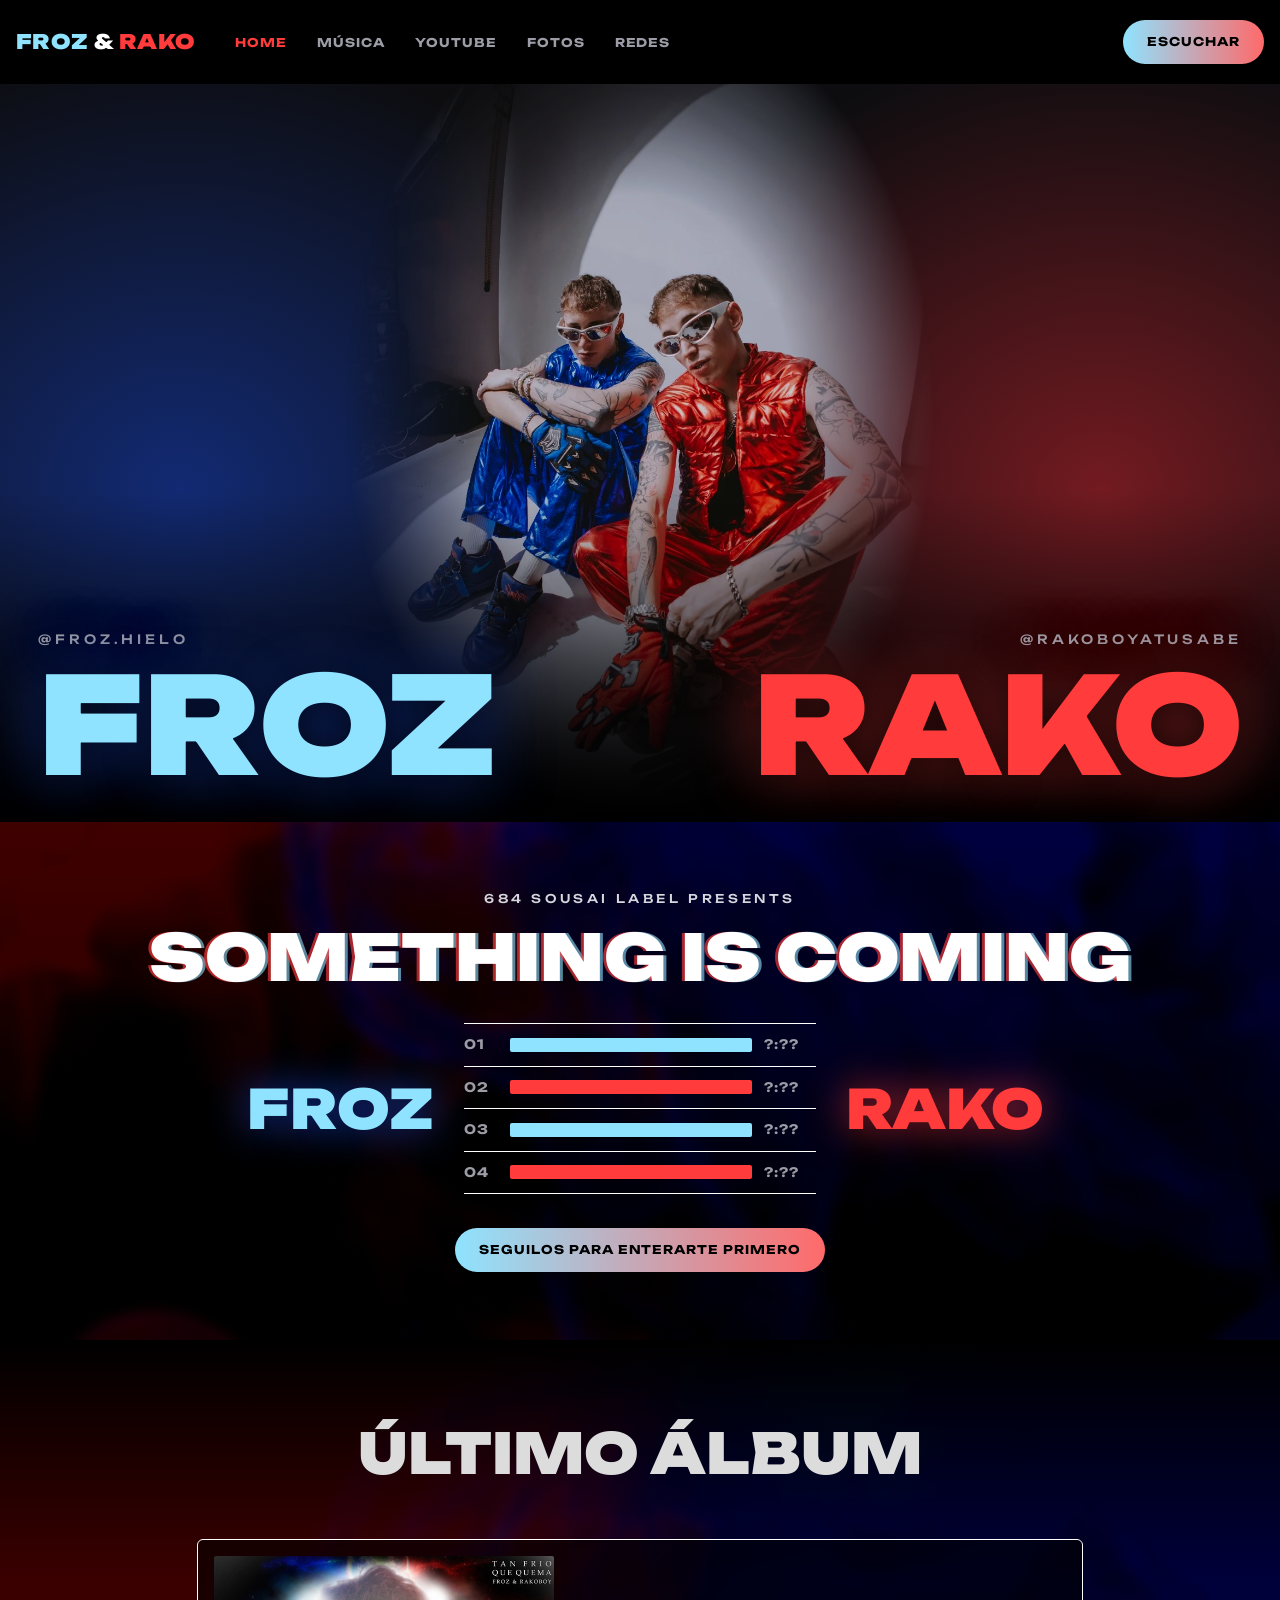
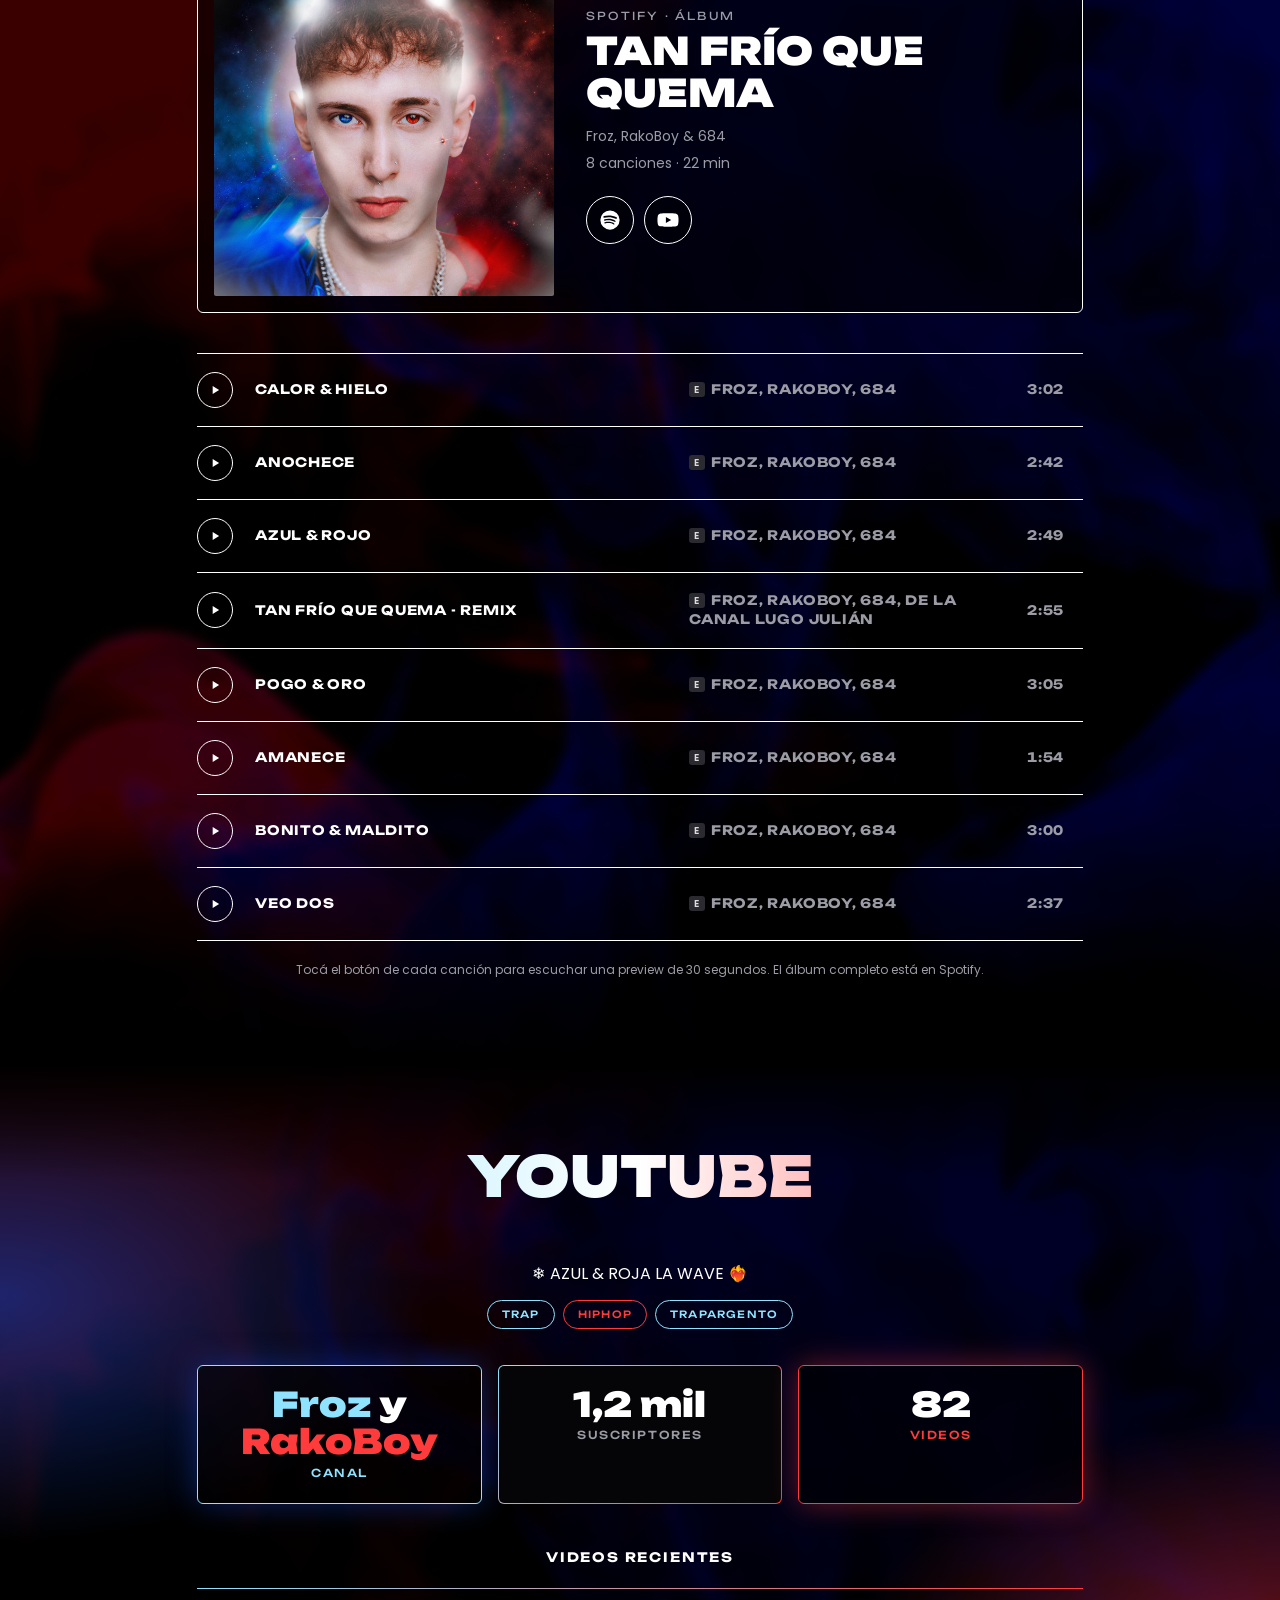
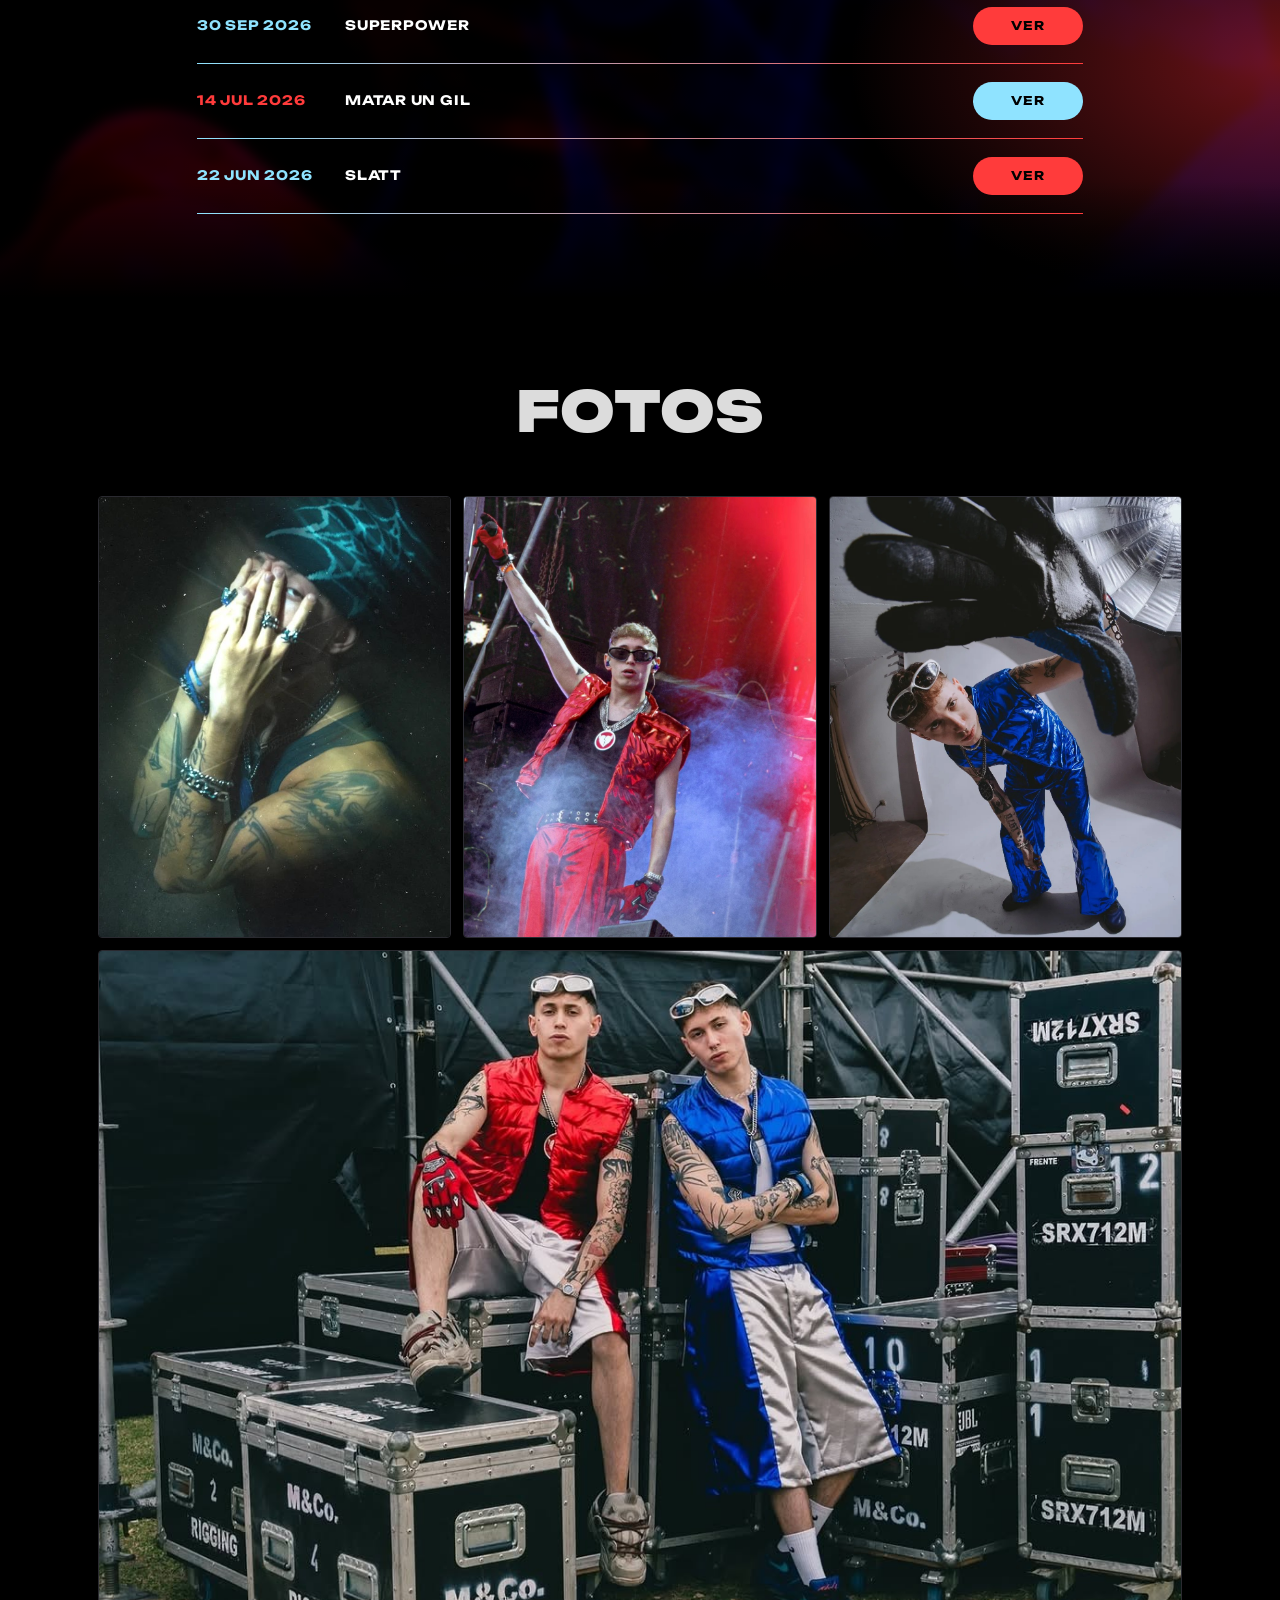
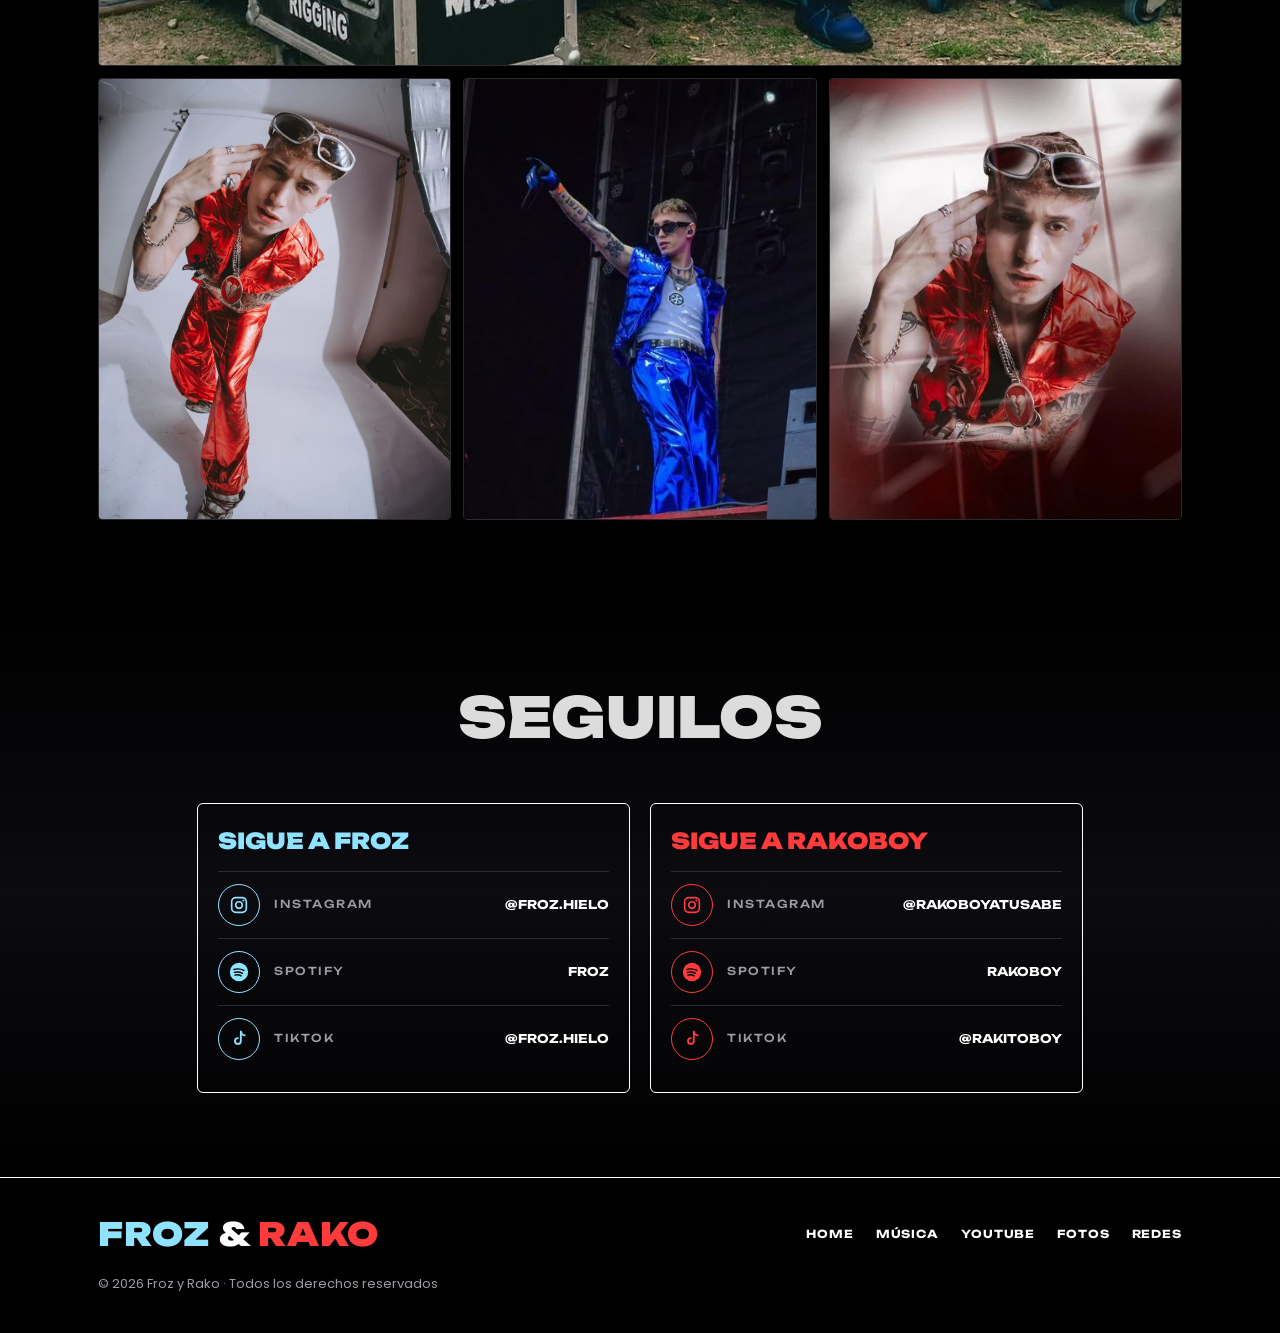
==== index.html @ 1b6d940f "Agrega el aviso del nuevo disco debajo de la portada Co-Authored-By: Claude Sonnet 5.5 <noreply@anth" ====
<!doctype html>
<html lang="es">
<head>
<meta charset="utf-8">
<meta name="viewport" content="width=device-width,initial-scale=1,viewport-fit=cover">
<title>Froz y Rako</title>
<meta name="claude:viewport-fit-sides" content="cover">
<link rel="stylesheet" href="https://fonts.googleapis.com/css2?family=Unbounded:wght@500;700;900&family=Poppins:wght@400;500;600&display=swap">
<style>
/* Layout: sitio negro estilo ysya: menú fijo con pill, hero con glow azul/rojo, secciones centradas con filas separadas por líneas y tarjetas con borde blanco. */
:root{
  color-scheme:dark;
  --bg:#000; --panel:#0c0c0f; --line:#ffffff; --line-soft:#2a2a30; --ink:#ffffff; --title:#dcdcdc; --muted:#9c9ca6;
  --rako:#ff3b3b; --rako-deep:#b3121f; --froz:#8fe3ff; --froz-deep:#1747d6;
  --f-wide:'Unbounded','Arial Black',Impact,sans-serif; --f-body:'Poppins',system-ui,sans-serif;
}
*{box-sizing:border-box}
html{scroll-behavior:smooth;scroll-padding-top:calc(84px + env(safe-area-inset-top,0px))}
body{margin:0;background:var(--bg);color:var(--ink);font-family:var(--f-body);font-size:15px;line-height:1.5}
a{color:inherit;text-decoration:none}
button{font:inherit;color:inherit;cursor:pointer}
:focus-visible{outline:2px solid var(--froz);outline-offset:3px}
.wrap{max-width:1116px;margin:0 auto;padding-left:max(16px,env(safe-area-inset-left,0px));padding-right:max(16px,env(safe-area-inset-right,0px))}
body::before{content:"";position:fixed;inset:0 0 auto;height:env(safe-area-inset-top,0px);z-index:60;background:var(--bg)}
.wide{font-family:var(--f-wide);text-transform:uppercase;letter-spacing:.03em}

/* menú */
nav{position:sticky;top:env(safe-area-inset-top,0px);z-index:50;background:rgba(0,0,0,.92);backdrop-filter:blur(8px)}
nav .wrap{display:flex;align-items:center;gap:28px;height:84px;max-width:none}
.logo{font-family:var(--f-wide);font-weight:900;font-size:20px;line-height:1;letter-spacing:.02em;white-space:nowrap}
.logo{color:var(--rako)}
.logo i{font-style:normal;color:var(--froz)}.logo b{font-weight:900;color:#fff}
nav ul{display:flex;gap:30px;list-style:none;margin:0 auto 0 12px;padding:0}
nav ul a{font-family:var(--f-wide);font-weight:700;font-size:12px;letter-spacing:.08em;text-transform:uppercase;color:var(--muted)}
nav ul a:hover{color:var(--ink)}
nav ul a.on{color:var(--rako)}
.pill{display:inline-block;padding:13px 24px;border-radius:999px;font-family:var(--f-wide);font-weight:700;font-size:12px;letter-spacing:.08em;text-transform:uppercase;color:#000;background:linear-gradient(90deg,var(--froz),#ff6a6a);white-space:nowrap;border:0}
.pill:hover{filter:brightness(1.12)}
.pill.red{background:var(--rako);color:#000}
.pill.ghost{background:transparent;border:1px solid var(--muted);color:var(--ink)}
.pill.ghost:hover{border-color:var(--ink)}

/* hero */
.hero{position:relative;overflow:hidden;min-height:clamp(540px,82vh,780px);display:grid;grid-template-columns:1fr 1fr;align-items:end;background:#0d0d10;isolation:isolate}
.hero::before{content:"";position:absolute;inset:0;z-index:-2;background:radial-gradient(55% 85% at 14% 55%,rgba(23,71,214,.5),transparent 72%),radial-gradient(55% 85% at 86% 55%,rgba(255,45,55,.42),transparent 72%)}
.hero::after{content:"";position:absolute;inset:auto 0 0;height:45%;z-index:-1;background:linear-gradient(transparent,#000)}
.hero .face{position:absolute;left:50%;top:0;height:100%;width:auto;max-width:none;transform:translateX(-50%) scaleX(-1);z-index:-1;filter:brightness(.82) contrast(1.05);-webkit-mask-image:radial-gradient(ellipse 50% 56% at 50% 44%,#000 52%,transparent 100%);mask-image:radial-gradient(ellipse 50% 56% at 50% 44%,#000 52%,transparent 100%)}
.hero h1{margin:0;font-family:var(--f-wide);font-weight:900;font-size:clamp(34px,10.5vw,148px);line-height:1;text-transform:uppercase;letter-spacing:-.01em;padding:0 max(16px,env(safe-area-inset-left,0px),3vw) 30px;min-width:0}
.hero h1 small{display:block;font-family:var(--f-wide);font-weight:500;font-size:clamp(9px,1vw,13px);letter-spacing:.3em;margin-bottom:12px;color:var(--muted)}
.hero .f{color:var(--froz);text-align:left;text-shadow:0 0 40px rgba(0,0,0,.85),0 0 60px rgba(23,71,214,.7)}
.hero .r{color:var(--rako);text-align:right;text-shadow:0 0 40px rgba(0,0,0,.85),0 0 60px rgba(255,59,59,.6)}

/* secciones */
section{padding-block:84px}
h2{font-family:var(--f-wide);font-weight:900;font-size:clamp(26px,5.4vw,56px);line-height:1.05;text-align:center;text-transform:uppercase;color:var(--title);margin:0 0 56px;overflow-wrap:anywhere}
.note{margin:20px 0 0;font-size:12px;color:var(--muted);text-align:center}

/* filas separadas por línea */
.rows{list-style:none;margin:0 auto;padding:0;max-width:886px}
.row{display:grid;gap:18px;align-items:center;padding:18px 0;border-bottom:1px solid var(--line);font-family:var(--f-wide);font-weight:700;font-size:13px;letter-spacing:.06em;text-transform:uppercase}
.row:first-child{border-top:1px solid var(--line)}
.row > *{min-width:0;overflow-wrap:anywhere}
.row .mut{color:var(--muted)}
.row.trk{grid-template-columns:40px minmax(0,1.3fr) minmax(0,1fr) 56px}
.row.vid{grid-template-columns:130px minmax(0,1fr) 110px}
.row.vid .pill{text-align:center;padding:10px 0}
.badge{display:inline-block;font-family:var(--f-body);font-size:10px;font-weight:600;background:#2a2a30;color:#ddd;border-radius:3px;padding:0 5px;margin-right:6px;vertical-align:1px}
.credit{font-family:var(--f-body);font-weight:400;font-size:12px;letter-spacing:0;text-transform:none;color:var(--muted);display:block;margin-top:2px}
.num{font-variant-numeric:tabular-nums}

/* música */
.music{position:relative;isolation:isolate;overflow:hidden;border-top:0}
.music::before{content:"";position:absolute;inset:-4%;z-index:-2;background:url(humo.png) center/cover no-repeat;filter:blur(3px) saturate(1.1);opacity:.5}
.music::after{content:"";position:absolute;inset:0;z-index:-1;background:linear-gradient(#000 0%,rgba(0,0,0,.55) 18%,rgba(0,0,0,.55) 82%,#000 100%)}
.album{display:grid;grid-template-columns:minmax(0,340px) minmax(0,1fr);gap:32px;align-items:center;border:1px solid var(--line);border-radius:6px;padding:16px;background:rgba(0,0,0,.55);backdrop-filter:blur(4px);max-width:886px;margin:0 auto 40px}
.album img{display:block;width:100%;aspect-ratio:1/1;object-fit:cover;border-radius:2px}
.album h3{font-family:var(--f-wide);font-weight:900;font-size:clamp(22px,3.6vw,38px);line-height:1.1;margin:0 0 12px;text-transform:uppercase;overflow-wrap:anywhere}
.album p{margin:0 0 6px;color:var(--muted);font-size:14px}
.circles{display:flex;gap:10px;margin-top:22px;flex-wrap:wrap}
.circle{width:48px;height:48px;border:1px solid var(--ink);border-radius:50%;display:grid;place-items:center;background:rgba(0,0,0,.3)}
.circle:hover{background:var(--ink);color:#000}
.circle svg{width:22px;height:22px;fill:currentColor}

/* youtube */
.ytinfo{display:grid;grid-template-columns:repeat(3,minmax(0,1fr));gap:16px;max-width:886px;margin:0 auto 48px}
.card{border:1px solid var(--line);border-radius:6px;padding:20px;text-align:center;min-width:0}
.card strong{display:block;font-family:var(--f-wide);font-weight:900;font-size:clamp(22px,3.2vw,34px);line-height:1.1}
.card span{font-family:var(--f-wide);font-weight:500;font-size:11px;letter-spacing:.14em;text-transform:uppercase;color:var(--muted)}
.chan{max-width:886px;margin:0 auto 20px;text-align:center}
.chan p{margin:0 0 14px;font-size:16px}
.tags{display:flex;gap:8px;flex-wrap:wrap;justify-content:center}
.tags span{font-family:var(--f-wide);font-weight:500;font-size:10px;letter-spacing:.12em;text-transform:uppercase;border:1px solid var(--line-soft);border-radius:999px;padding:6px 14px;color:var(--muted)}
.vhead{font-family:var(--f-wide);font-weight:700;font-size:13px;letter-spacing:.14em;text-transform:uppercase;color:var(--muted);text-align:center;margin:44px 0 20px}
.tabs{display:grid;grid-template-columns:repeat(3,minmax(0,1fr));gap:16px;max-width:886px;margin:44px auto 0}
.tabs a{display:grid;gap:6px;border:1px solid var(--line);border-radius:6px;padding:20px;text-align:center;min-width:0}
.tabs a:hover{border-color:var(--rako);background:#0c0c0f}
.tabs b{font-family:var(--f-wide);font-weight:900;font-size:18px;text-transform:uppercase}
.tabs small{color:var(--muted);font-size:12px}
.tabs em{font-style:normal;font-family:var(--f-wide);font-weight:700;font-size:10px;letter-spacing:.16em;text-transform:uppercase;color:var(--rako);margin-top:6px}

/* redes */
.redes{background:linear-gradient(#000,#0b0b10 50%,#000)}
.follows{display:grid;grid-template-columns:repeat(2,minmax(0,1fr));gap:20px;max-width:886px;margin:0 auto}
.fcard{border:1px solid var(--line);border-radius:6px;padding:20px;min-width:0}
.fcard h3{font-family:var(--f-wide);font-weight:900;font-size:22px;margin:0 0 14px;text-transform:uppercase}
.fcard.f h3{color:var(--froz)}.fcard.r h3{color:var(--rako)}
.flink{display:flex;justify-content:space-between;align-items:center;gap:12px;padding:15px 0;border-top:1px solid var(--line-soft)}
.flink span{font-family:var(--f-wide);font-weight:500;font-size:11px;letter-spacing:.14em;text-transform:uppercase;color:var(--muted)}
.flink b{font-family:var(--f-wide);font-weight:700;font-size:12px;text-transform:uppercase;overflow-wrap:anywhere;text-align:right}
.flink:hover b{color:var(--froz)}.fcard.r .flink:hover b{color:var(--rako)}

/* youtube en rojo y azul */
#youtube{position:relative;isolation:isolate;overflow:hidden}
#youtube::before{content:"";position:absolute;inset:0;z-index:-1;background:linear-gradient(#000 0%,transparent 14%,transparent 86%,#000 100%),radial-gradient(48% 42% at 0% 28%,rgba(23,71,214,.5),transparent 70%),radial-gradient(48% 42% at 100% 72%,rgba(255,45,55,.42),transparent 70%),linear-gradient(rgba(0,0,0,.62),rgba(0,0,0,.62))}
#youtube::after{content:"";position:absolute;inset:-4%;z-index:-2;background:url(humo.png) center/cover no-repeat;opacity:.4;filter:blur(4px) saturate(1.2)}
#youtube h2{background:linear-gradient(90deg,var(--froz),#fff 50%,var(--rako));-webkit-background-clip:text;background-clip:text;color:transparent;-webkit-text-fill-color:transparent}
.cf,.cr{font-style:normal}.cf{color:var(--froz)}.cr{color:var(--rako)}
.ytinfo .card{background:rgba(0,0,0,.55)}
.ytinfo .card:nth-child(1){border-color:var(--froz);box-shadow:0 0 30px rgba(23,71,214,.45)}
.ytinfo .card:nth-child(2){border:1px solid transparent;background:linear-gradient(#050507,#050507) padding-box,linear-gradient(135deg,var(--froz),var(--rako)) border-box}
.ytinfo .card:nth-child(3){border-color:var(--rako);box-shadow:0 0 30px rgba(255,59,59,.4)}
.ytinfo .card:nth-child(1) span{color:var(--froz)}.ytinfo .card:nth-child(3) span{color:var(--rako)}
.tags span:nth-child(odd){border-color:var(--froz);color:var(--froz)}
.tags span:nth-child(even){border-color:var(--rako);color:var(--rako)}
#youtube .row{border-image:linear-gradient(90deg,var(--froz),var(--rako)) 1}
#youtube .age{color:var(--froz)}
#youtube .row:nth-child(even) .age{color:var(--rako)}
#youtube .row:nth-child(even) .pill{background:var(--froz)}
#youtube .vhead{color:#fff}

/* fotos */
.gallery{display:grid;grid-template-columns:repeat(3,minmax(0,1fr));gap:12px;max-width:1116px;margin:0 auto}
.ph{display:block;width:100%;margin:0;padding:0;aspect-ratio:4/5;border:1px solid var(--line-soft);border-radius:4px;overflow:hidden;background:#000;cursor:zoom-in}
.ph.wide{grid-column:1/-1;aspect-ratio:787/520}
.ph img{display:block;width:100%;height:100%;object-fit:cover;transition:filter .25s ease,transform .35s ease}
.ph:hover img{filter:brightness(1.12);transform:scale(1.03)}
.ph:hover{border-color:var(--ink)}
[hidden]{display:none!important}
.lb{position:fixed;inset:0;z-index:100;background:rgba(0,0,0,.94);display:grid;place-items:center;padding:56px max(16px,env(safe-area-inset-left,0px)) 56px}
.lb figure{margin:0;display:grid;gap:12px;justify-items:center;max-width:100%}
.lb img{max-width:min(92vw,1100px);max-height:78vh;width:auto;height:auto;border-radius:4px}
.lb figcaption{font-family:var(--f-wide);font-weight:500;font-size:11px;letter-spacing:.16em;text-transform:uppercase;color:var(--muted);text-align:center}
.lb button{position:absolute;background:rgba(0,0,0,.5);border:1px solid var(--ink);color:var(--ink);width:48px;height:48px;border-radius:50%;font-size:22px;line-height:1;display:grid;place-items:center}
.lb button:hover{background:var(--ink);color:#000}
.lb .x{top:calc(14px + env(safe-area-inset-top,0px));right:max(14px,env(safe-area-inset-right,0px))}
.lb .p{left:max(12px,env(safe-area-inset-left,0px));top:50%;transform:translateY(-50%)}
.lb .n{right:max(12px,env(safe-area-inset-right,0px));top:50%;transform:translateY(-50%)}

/* iconos de redes */
.flink{padding:12px 0}
.flink span{display:flex;align-items:center;gap:14px}
.flink span::before{content:"";flex:none;width:40px;height:40px;border-radius:50%;border:1px solid var(--c);background:var(--g) center/22px 22px no-repeat}
.fcard.f{--c:#8fe3ff}.fcard.r{--c:#ff3b3b}
.flink:hover span::before{background-color:rgba(255,255,255,.08)}
.fcard.f .flink[href*="instagram"] span::before{--g:url("data:image/svg+xml,%3Csvg xmlns='http://www.w3.org/2000/svg' viewBox='0 0 24 24'%3E%3Crect x='4' y='4' width='16' height='16' rx='4.5' fill='none' stroke='%238fe3ff' stroke-width='1.8'/%3E%3Ccircle cx='12' cy='12' r='3.6' fill='none' stroke='%238fe3ff' stroke-width='1.8'/%3E%3Ccircle cx='16.8' cy='7.2' r='1.1' fill='%238fe3ff'/%3E%3C/svg%3E")}
.fcard.f .flink[href*="spotify"] span::before{--g:url("data:image/svg+xml,%3Csvg xmlns='http://www.w3.org/2000/svg' viewBox='0 0 24 24'%3E%3Ccircle cx='12' cy='12' r='10' fill='%238fe3ff'/%3E%3Cpath d='M6.5 9.2c3.6-1 7.6-.7 10.8 1.1M7 12.4c3-.8 6.2-.5 8.8 1M7.6 15.4c2.4-.6 4.7-.4 6.8.8' fill='none' stroke='%23000' stroke-width='1.6' stroke-linecap='round'/%3E%3C/svg%3E")}
.fcard.f .flink[href*="tiktok"] span::before{--g:url("data:image/svg+xml,%3Csvg xmlns='http://www.w3.org/2000/svg' viewBox='0 0 24 24'%3E%3Cpath d='M14 4v10.2a3.2 3.2 0 1 1-3.2-3.2' fill='none' stroke='%238fe3ff' stroke-width='2' stroke-linecap='round'/%3E%3Cpath d='M14 4c.4 2.4 1.9 3.9 4.3 4.1' fill='none' stroke='%238fe3ff' stroke-width='2' stroke-linecap='round'/%3E%3C/svg%3E")}
.fcard.r .flink[href*="instagram"] span::before{--g:url("data:image/svg+xml,%3Csvg xmlns='http://www.w3.org/2000/svg' viewBox='0 0 24 24'%3E%3Crect x='4' y='4' width='16' height='16' rx='4.5' fill='none' stroke='%23ff3b3b' stroke-width='1.8'/%3E%3Ccircle cx='12' cy='12' r='3.6' fill='none' stroke='%23ff3b3b' stroke-width='1.8'/%3E%3Ccircle cx='16.8' cy='7.2' r='1.1' fill='%23ff3b3b'/%3E%3C/svg%3E")}
.fcard.r .flink[href*="spotify"] span::before{--g:url("data:image/svg+xml,%3Csvg xmlns='http://www.w3.org/2000/svg' viewBox='0 0 24 24'%3E%3Ccircle cx='12' cy='12' r='10' fill='%23ff3b3b'/%3E%3Cpath d='M6.5 9.2c3.6-1 7.6-.7 10.8 1.1M7 12.4c3-.8 6.2-.5 8.8 1M7.6 15.4c2.4-.6 4.7-.4 6.8.8' fill='none' stroke='%23000' stroke-width='1.6' stroke-linecap='round'/%3E%3C/svg%3E")}
.fcard.r .flink[href*="tiktok"] span::before{--g:url("data:image/svg+xml,%3Csvg xmlns='http://www.w3.org/2000/svg' viewBox='0 0 24 24'%3E%3Cpath d='M14 4v10.2a3.2 3.2 0 1 1-3.2-3.2' fill='none' stroke='%23ff3b3b' stroke-width='2' stroke-linecap='round'/%3E%3Cpath d='M14 4c.4 2.4 1.9 3.9 4.3 4.1' fill='none' stroke='%23ff3b3b' stroke-width='2' stroke-linecap='round'/%3E%3C/svg%3E")}

/* preview de canciones */
.play{width:36px;height:36px;border-radius:50%;border:1px solid var(--ink);background:transparent;display:grid;place-items:center;padding:0;color:var(--ink)}
.play:hover{background:var(--ink);color:#000}
.play svg{width:14px;height:14px;fill:currentColor}
.play .pa{display:none}
.row.trk{background:linear-gradient(90deg,var(--froz),var(--rako)) left bottom/calc(var(--p,0)*100%) 3px no-repeat}
.row.trk.on .play{background:var(--rako);border-color:var(--rako);color:#000}
.row.trk.on .play .pl{display:none}.row.trk.on .play .pa{display:block}
.row.trk.on > span:nth-child(2){color:var(--froz)}

/* próximamente */
.soon{position:relative;isolation:isolate;overflow:hidden;text-align:center;padding-block:68px}
.soon::before{content:"";position:absolute;inset:-4%;z-index:-2;background:url(humo.png) center/cover no-repeat;filter:blur(4px) saturate(1.2);opacity:.55}
.soon::after{content:"";position:absolute;inset:0;z-index:-1;background:linear-gradient(rgba(0,0,0,.55),rgba(0,0,0,.8))}
.soon .top{margin:0;font-family:var(--f-wide);font-weight:500;font-size:12px;letter-spacing:.3em;text-transform:uppercase;color:#d6d6de}
.soon h2{font-size:clamp(26px,6vw,64px);line-height:1.05;color:#fff;margin:16px 0 32px;text-shadow:-3px 0 rgba(255,59,59,.65),3px 0 rgba(143,227,255,.6)}
.soon .cols{display:grid;grid-template-columns:minmax(0,1fr) minmax(0,1.2fr) minmax(0,1fr);gap:30px;align-items:center;max-width:1000px;margin:0 auto 34px}
.soon .nm{font-family:var(--f-wide);font-weight:900;font-size:clamp(26px,5vw,54px);line-height:1;text-transform:uppercase}
.soon .nm.l{color:var(--froz);text-align:right;text-shadow:0 0 40px rgba(23,71,214,.8)}
.soon .nm.r{color:var(--rako);text-align:left;text-shadow:0 0 40px rgba(255,59,59,.7)}
.soon .trk{display:grid;grid-template-columns:34px minmax(0,1fr) 52px;gap:12px;align-items:center;padding:11px 0;border-top:1px solid var(--line);font-family:var(--f-wide);font-weight:700;font-size:13px;letter-spacing:.06em;text-align:left}
.soon .trk:last-child{border-bottom:1px solid var(--line)}
.soon .trk em{font-style:normal;color:var(--muted)}
.soon .bar{height:14px;border-radius:2px;background:var(--froz)}
.soon .trk:nth-child(even) .bar{background:var(--rako)}
@media (max-width:640px){
  .soon{padding-block:52px}
  .soon .cols{grid-template-columns:1fr 1fr;gap:22px 16px}
  .soon .hid{grid-column:1/-1;order:3}
  .soon .nm.l{text-align:left;order:1}.soon .nm.r{text-align:right;order:2}
}

/* footer */
footer{border-top:1px solid var(--line);padding-block:40px}
footer .wrap{display:flex;flex-wrap:wrap;gap:24px 40px;justify-content:space-between;align-items:center}
footer .logo{font-size:32px}
footer ul{list-style:none;margin:0;padding:0;display:flex;gap:22px;flex-wrap:wrap}
footer ul a{font-family:var(--f-wide);font-weight:700;font-size:11px;letter-spacing:.08em;text-transform:uppercase}
footer ul a:hover{color:var(--froz)}
.copy{width:100%;color:var(--muted);font-size:13px}

@media (max-width:860px){
  nav ul{display:none}
  nav .wrap{justify-content:space-between;height:72px}
  html{scroll-padding-top:calc(72px + env(safe-area-inset-top,0px))}
  .album{grid-template-columns:1fr}
  .row.vid{grid-template-columns:minmax(0,1fr) auto;row-gap:8px}
  .row.vid .age{grid-column:1/-1;order:-1}
  .row.vid .views{display:none}
  .row.vid .pill{min-width:84px;padding:10px 18px}
  .row.trk{grid-template-columns:40px minmax(0,1fr) 48px}
  .row.trk .by{display:none}
}
@media (max-width:640px){
  section{padding-block:56px}
  h2{margin-bottom:36px}
  .ytinfo,.tabs,.follows{grid-template-columns:1fr}
  .gallery{grid-template-columns:repeat(2,minmax(0,1fr));gap:8px;grid-auto-flow:dense}
  .lb .p,.lb .n{top:auto;bottom:calc(14px + env(safe-area-inset-bottom,0px));transform:none}
  .hero{min-height:560px}
  .hero .face{height:86%;top:2%}
  .pill{padding:11px 18px}
}
@media (prefers-reduced-motion:reduce){html{scroll-behavior:auto}}
</style>

</head>
<body>
<nav><div class="wrap">
  <a class="logo" href="#top"><i>FROZ</i> <b>&amp;</b> RAKO</a>
  <ul>
    <li><a class="on" href="#top">Home</a></li>
    <li><a href="#musica">Música</a></li>
    <li><a href="#youtube">YouTube</a></li>
    <li><a href="#fotos">Fotos</a></li>
    <li><a href="#redes">Redes</a></li>
  </ul>
  <a class="pill" href="https://open.spotify.com/intl-es/album/5TaGIxILND55SL4O99SYcC" target="_blank" rel="noopener">Escuchar</a>
</div></nav>

<header class="hero" id="top">
  <img class="face" src="duo2.jpg" alt="Froz y RakoBoy sentados en un estudio, uno con ropa roja metalizada y el otro con ropa azul">
  <h1 class="f"><small>@froz.hielo</small>Froz</h1>
  <h1 class="r"><small>@rakoboyatusabe</small>Rako</h1>
</header>

<section class="soon" id="proximamente">
  <div class="wrap">
    <p class="top">684 Sousai Label presents</p>
    <h2>Something is coming</h2>
    <div class="cols">
      <div class="nm l">Froz</div>
      <div class="hid" aria-hidden="true">
        <div class="trk"><em>01</em><span class="bar"></span><em>?:??</em></div>
        <div class="trk"><em>02</em><span class="bar"></span><em>?:??</em></div>
        <div class="trk"><em>03</em><span class="bar"></span><em>?:??</em></div>
        <div class="trk"><em>04</em><span class="bar"></span><em>?:??</em></div>
      </div>
      <div class="nm r">Rako</div>
    </div>
    <a class="pill" href="#redes">Seguilos para enterarte primero</a>
  </div>
</section>


<main>
<section class="music" id="musica"><div class="wrap">
  <h2>Último álbum</h2>
  <div class="album">
    <img src="album.jpg" alt="Portada de Tan Frío Que Quema">
    <div>
      <p class="wide" style="font-size:11px;letter-spacing:.2em">Spotify · Álbum</p>
      <h3>Tan Frío Que Quema</h3>
      <p>Froz, RakoBoy &amp; 684</p>
      <p>8 canciones · 22 min</p>
      <div class="circles">
        <a class="circle" href="https://open.spotify.com/intl-es/album/5TaGIxILND55SL4O99SYcC" target="_blank" rel="noopener" aria-label="Escuchar en Spotify"><svg viewBox="0 0 24 24"><path d="M12 1.5a10.5 10.5 0 1 0 0 21 10.5 10.5 0 0 0 0-21Zm4.8 15.1a.65.65 0 0 1-.9.2c-2.5-1.5-5.600-1.900-9.300-1a.65.65 0 1 1-.3-1.300c4-.9 7.500-.5 10.300 1.200.3.200.4.600.2.900Zm1.300-2.900a.8.8 0 0 1-1.100.3c-2.800-1.700-7.200-2.200-10.500-1.200a.8.8 0 0 1-.5-1.500c3.800-1.100 8.500-.6 11.800 1.400.4.200.5.700.3 1Zm.1-3c-3.400-2-9-2.200-12.200-1.200a.95.95 0 0 1-.6-1.800c3.700-1.100 9.900-.9 13.800 1.400a.95.95 0 0 1-1 1.600Z"/></svg></a>
        <a class="circle" href="https://www.youtube.com/@frozyrakoboy" target="_blank" rel="noopener" aria-label="Ver el canal de YouTube"><svg viewBox="0 0 24 24"><path d="M23 7.200a3 3 0 0 0-2.100-2.100C19 4.600 12 4.600 12 4.600s-7 0-8.900.5A3 3 0 0 0 1 7.200C.5 9.100.5 12 .5 12s0 2.900.5 4.800a3 3 0 0 0 2.100 2.100c1.900.5 8.900.5 8.900.5s7 0 8.900-.5a3 3 0 0 0 2.100-2.100c.5-1.900.5-4.800.5-4.800s0-2.900-.5-4.800ZM9.700 15.200V8.800l5.800 3.200-5.800 3.200Z"/></svg></a>
      </div>
    </div>
  </div>
  <ol class="rows">
    <li class="row trk" data-src="https://p.scdn.co/mp3-preview/fc0810f4d5719765ad0c90af6a9938c0319e9195"><button class="play" type="button" aria-label="Escuchar preview de Calor &amp; Hielo"><svg class='pl' viewBox='0 0 24 24' aria-hidden='true'><path d='M8 5v14l11-7z'/></svg><svg class='pa' viewBox='0 0 24 24' aria-hidden='true'><path d='M7 5h4v14H7zM13 5h4v14h-4z'/></svg></button><span>Calor &amp; Hielo</span><span class="by mut"><span class="badge">E</span>Froz, RakoBoy, 684</span><span class="num mut">3:02</span></li>
    <li class="row trk" data-src="https://p.scdn.co/mp3-preview/1a5fb2bd60302b81fc449c710ef418ef5e0eb145"><button class="play" type="button" aria-label="Escuchar preview de Anochece"><svg class='pl' viewBox='0 0 24 24' aria-hidden='true'><path d='M8 5v14l11-7z'/></svg><svg class='pa' viewBox='0 0 24 24' aria-hidden='true'><path d='M7 5h4v14H7zM13 5h4v14h-4z'/></svg></button><span>Anochece</span><span class="by mut"><span class="badge">E</span>Froz, RakoBoy, 684</span><span class="num mut">2:42</span></li>
    <li class="row trk" data-src="https://p.scdn.co/mp3-preview/3827cc17ba102f4d56002611e4f890b2984e5fb9"><button class="play" type="button" aria-label="Escuchar preview de Azul &amp; Rojo"><svg class='pl' viewBox='0 0 24 24' aria-hidden='true'><path d='M8 5v14l11-7z'/></svg><svg class='pa' viewBox='0 0 24 24' aria-hidden='true'><path d='M7 5h4v14H7zM13 5h4v14h-4z'/></svg></button><span>Azul &amp; Rojo</span><span class="by mut"><span class="badge">E</span>Froz, RakoBoy, 684</span><span class="num mut">2:49</span></li>
    <li class="row trk" data-src="https://p.scdn.co/mp3-preview/069a239652fa8e60aef8a835696d555659f1f678"><button class="play" type="button" aria-label="Escuchar preview de Tan Frío Que Quema - Remix"><svg class='pl' viewBox='0 0 24 24' aria-hidden='true'><path d='M8 5v14l11-7z'/></svg><svg class='pa' viewBox='0 0 24 24' aria-hidden='true'><path d='M7 5h4v14H7zM13 5h4v14h-4z'/></svg></button><span>Tan Frío Que Quema - Remix</span><span class="by mut"><span class="badge">E</span>Froz, RakoBoy, 684, de la Canal Lugo Julián</span><span class="num mut">2:55</span></li>
    <li class="row trk" data-src="https://p.scdn.co/mp3-preview/d4abf1e7e11d305f5b32d1f2ed022142cd124dc3"><button class="play" type="button" aria-label="Escuchar preview de Pogo &amp; Oro"><svg class='pl' viewBox='0 0 24 24' aria-hidden='true'><path d='M8 5v14l11-7z'/></svg><svg class='pa' viewBox='0 0 24 24' aria-hidden='true'><path d='M7 5h4v14H7zM13 5h4v14h-4z'/></svg></button><span>Pogo &amp; Oro</span><span class="by mut"><span class="badge">E</span>Froz, RakoBoy, 684</span><span class="num mut">3:05</span></li>
    <li class="row trk" data-src="https://p.scdn.co/mp3-preview/e75c518e510353e2feb1e7f423f92f914e59ce95"><button class="play" type="button" aria-label="Escuchar preview de Amanece"><svg class='pl' viewBox='0 0 24 24' aria-hidden='true'><path d='M8 5v14l11-7z'/></svg><svg class='pa' viewBox='0 0 24 24' aria-hidden='true'><path d='M7 5h4v14H7zM13 5h4v14h-4z'/></svg></button><span>Amanece</span><span class="by mut"><span class="badge">E</span>Froz, RakoBoy, 684</span><span class="num mut">1:54</span></li>
    <li class="row trk" data-src="https://p.scdn.co/mp3-preview/55b0a6b0a194b38eee49f8ae94680354534705f3"><button class="play" type="button" aria-label="Escuchar preview de Bonito &amp; Maldito"><svg class='pl' viewBox='0 0 24 24' aria-hidden='true'><path d='M8 5v14l11-7z'/></svg><svg class='pa' viewBox='0 0 24 24' aria-hidden='true'><path d='M7 5h4v14H7zM13 5h4v14h-4z'/></svg></button><span>Bonito &amp; Maldito</span><span class="by mut"><span class="badge">E</span>Froz, RakoBoy, 684</span><span class="num mut">3:00</span></li>
    <li class="row trk" data-src="https://p.scdn.co/mp3-preview/cf2a844e1300ab526b2b4a4ab3ae3d321a6198f8"><button class="play" type="button" aria-label="Escuchar preview de Veo Dos"><svg class='pl' viewBox='0 0 24 24' aria-hidden='true'><path d='M8 5v14l11-7z'/></svg><svg class='pa' viewBox='0 0 24 24' aria-hidden='true'><path d='M7 5h4v14H7zM13 5h4v14h-4z'/></svg></button><span>Veo Dos</span><span class="by mut"><span class="badge">E</span>Froz, RakoBoy, 684</span><span class="num mut">2:37</span></li>
  </ol>
  <p class="note" id="prevnote">Tocá el botón de cada canción para escuchar una preview de 30 segundos. El álbum completo está en Spotify.</p>
</div></section>

<section id="youtube"><div class="wrap">
  <h2>YouTube</h2>
  <div class="chan">
    <p>❄️ AZUL &amp; ROJA LA WAVE ❤️‍🔥</p>
    <div class="tags"><span>Trap</span><span>Hiphop</span><span>TrapArgento</span></div>
  </div>
  <div class="ytinfo" style="margin-top:36px;margin-bottom:0">
    <div class="card"><strong><i class="cf">Froz</i> y <i class="cr">RakoBoy</i></strong><span>Canal</span></div>
    <div class="card"><strong>1,2 mil</strong><span>Suscriptores</span></div>
    <div class="card"><strong>82</strong><span>Videos</span></div>
  </div>
  <p class="vhead">Videos recientes</p>
  <ol class="rows">
    <li class="row vid"><span class="age">30 Sep 2026</span><span>superpower</span><a class="pill red" href="https://www.youtube.com/@frozyrakoboy/videos" target="_blank" rel="noopener">Ver</a></li>
    <li class="row vid"><span class="age">14 Jul 2026</span><span>matar un gil</span><a class="pill red" href="https://www.youtube.com/@frozyrakoboy/videos" target="_blank" rel="noopener">Ver</a></li>
    <li class="row vid"><span class="age">22 Jun 2026</span><span>SLATT</span><a class="pill red" href="https://www.youtube.com/@frozyrakoboy/videos" target="_blank" rel="noopener">Ver</a></li>
  </ol>
</div></section>

<section id="fotos"><div class="wrap">
  <h2>Fotos</h2>
  <div class="gallery">
    <button class="ph" type="button"><img src="foto2.jpg" alt="Retrato con las manos cubriendo la cara, gorro verde azulado y tatuajes en los brazos" loading="lazy"></button>
    <button class="ph" type="button"><img src="foto3hd.jpg" alt="Artista de campera roja metalizada en el escenario, con el brazo en alto y humo azul" loading="lazy"></button>
    <button class="ph" type="button"><img src="foto8hd.jpg" alt="Retrato en picada con conjunto azul metalizado y un guante enorme en primer plano" loading="lazy"></button>
    <button class="ph wide" type="button"><img src="foto1hd.jpg" alt="Froz y RakoBoy sentados juntos entre cajas de rigging detrás del escenario" loading="lazy"></button>
    <button class="ph" type="button"><img src="foto9hd.jpg" alt="Retrato en picada con conjunto rojo metalizado, anteojos plateados y mano en la sien" loading="lazy"></button>
    <button class="ph" type="button"><img src="foto4.jpg" alt="Artista de conjunto azul metalizado señalando al público desde el escenario" loading="lazy" style="object-position:38% 50%"></button>
    <button class="ph" type="button"><img src="foto5.jpg" alt="Retrato de campera roja con anteojos plateados y efecto desenfocado en rojo" loading="lazy"></button>
  </div>
</div></section>

<section class="redes" id="redes"><div class="wrap">
  <h2>Seguilos</h2>
  <div class="follows">
    <div class="fcard f">
      <h3>Sigue a Froz</h3>
      <a class="flink" href="https://www.instagram.com/froz.hielo/" target="_blank" rel="noopener"><span>Instagram</span><b>@froz.hielo</b></a>
      <a class="flink" href="https://open.spotify.com/search/Froz" target="_blank" rel="noopener"><span>Spotify</span><b>Froz</b></a>
      <a class="flink" href="https://www.tiktok.com/@froz.hielo" target="_blank" rel="noopener"><span>TikTok</span><b>@froz.hielo</b></a>
    </div>
    <div class="fcard r">
      <h3>Sigue a RakoBoy</h3>
      <a class="flink" href="https://www.instagram.com/rakoboyatusabe/" target="_blank" rel="noopener"><span>Instagram</span><b>@rakoboyatusabe</b></a>
      <a class="flink" href="https://open.spotify.com/search/RakoBoy" target="_blank" rel="noopener"><span>Spotify</span><b>RakoBoy</b></a>
      <a class="flink" href="https://www.tiktok.com/@rakitoboy" target="_blank" rel="noopener"><span>TikTok</span><b>@rakitoboy</b></a>
    </div>
  </div>
</div></section>
</main>

<footer><div class="wrap">
  <a class="logo" href="#top"><i>FROZ</i> <b>&amp;</b> RAKO</a>
  <ul>
    <li><a href="#top">Home</a></li>
    <li><a href="#musica">Música</a></li>
    <li><a href="#youtube">YouTube</a></li>
    <li><a href="#fotos">Fotos</a></li>
    <li><a href="#redes">Redes</a></li>
  </ul>
  <span class="copy">© 2026 Froz y Rako · Todos los derechos reservados</span>
</div></footer>

<div class="lb" id="lb" hidden role="dialog" aria-modal="true" aria-label="Galería de fotos">
  <button class="x" type="button" aria-label="Cerrar">✕</button>
  <button class="p" type="button" aria-label="Foto anterior">‹</button>
  <figure><img id="lbimg" alt=""><figcaption id="lbcap"></figcaption></figure>
  <button class="n" type="button" aria-label="Foto siguiente">›</button>
</div>
<script>
(function(){
  var items=[].slice.call(document.querySelectorAll('.ph'));
  var lb=document.getElementById('lb'),img=document.getElementById('lbimg'),cap=document.getElementById('lbcap');
  var cur=0,last=null;
  function show(i){
    cur=(i+items.length)%items.length;
    var s=items[cur].querySelector('img');
    img.src=s.getAttribute('src');img.alt=s.alt;
    cap.textContent=(cur+1)+' / '+items.length;
  }
  function open(i){last=document.activeElement;show(i);lb.hidden=false;lb.querySelector('.x').focus();}
  function close(){lb.hidden=true;if(last)last.focus();}
  items.forEach(function(b,i){b.addEventListener('click',function(){open(i);});});
  lb.querySelector('.x').addEventListener('click',close);
  lb.querySelector('.p').addEventListener('click',function(){show(cur-1);});
  lb.querySelector('.n').addEventListener('click',function(){show(cur+1);});
  lb.addEventListener('click',function(e){if(e.target===lb)close();});
  document.addEventListener('keydown',function(e){
    if(lb.hidden)return;
    if(e.key==='Escape')close();
    if(e.key==='ArrowLeft')show(cur-1);
    if(e.key==='ArrowRight')show(cur+1);
  });
})();
</script>

<script>
(function(){
  var rows=[].slice.call(document.querySelectorAll('.row.trk[data-src]'));
  var note=document.getElementById('prevnote');
  var audio=new Audio();audio.preload='none';
  var cur=-1;
  function stop(){rows.forEach(function(r){r.classList.remove('on');r.style.removeProperty('--p');});}
  function fail(){stop();cur=-1;audio.pause();note.textContent='No se pudo reproducir la preview acá. Escuchá el álbum completo en Spotify.';}
  function play(i){
    if(cur===i&&!audio.paused){audio.pause();return;}
    if(cur!==i){stop();cur=i;audio.src=rows[i].dataset.src;}
    rows[i].classList.add('on');
    var p=audio.play();if(p&&p.catch)p.catch(fail);
  }
  audio.addEventListener('pause',function(){if(cur>=0)rows[cur].classList.remove('on');});
  audio.addEventListener('play',function(){if(cur>=0)rows[cur].classList.add('on');});
  audio.addEventListener('timeupdate',function(){if(cur>=0&&audio.duration)rows[cur].style.setProperty('--p',audio.currentTime/audio.duration);});
  audio.addEventListener('ended',function(){var n=cur;stop();cur=-1;if(n+1<rows.length)play(n+1);});
  audio.addEventListener('error',fail);
  rows.forEach(function(r,i){r.querySelector('.play').addEventListener('click',function(){play(i);});});
})();
</script>

</body>
</html>
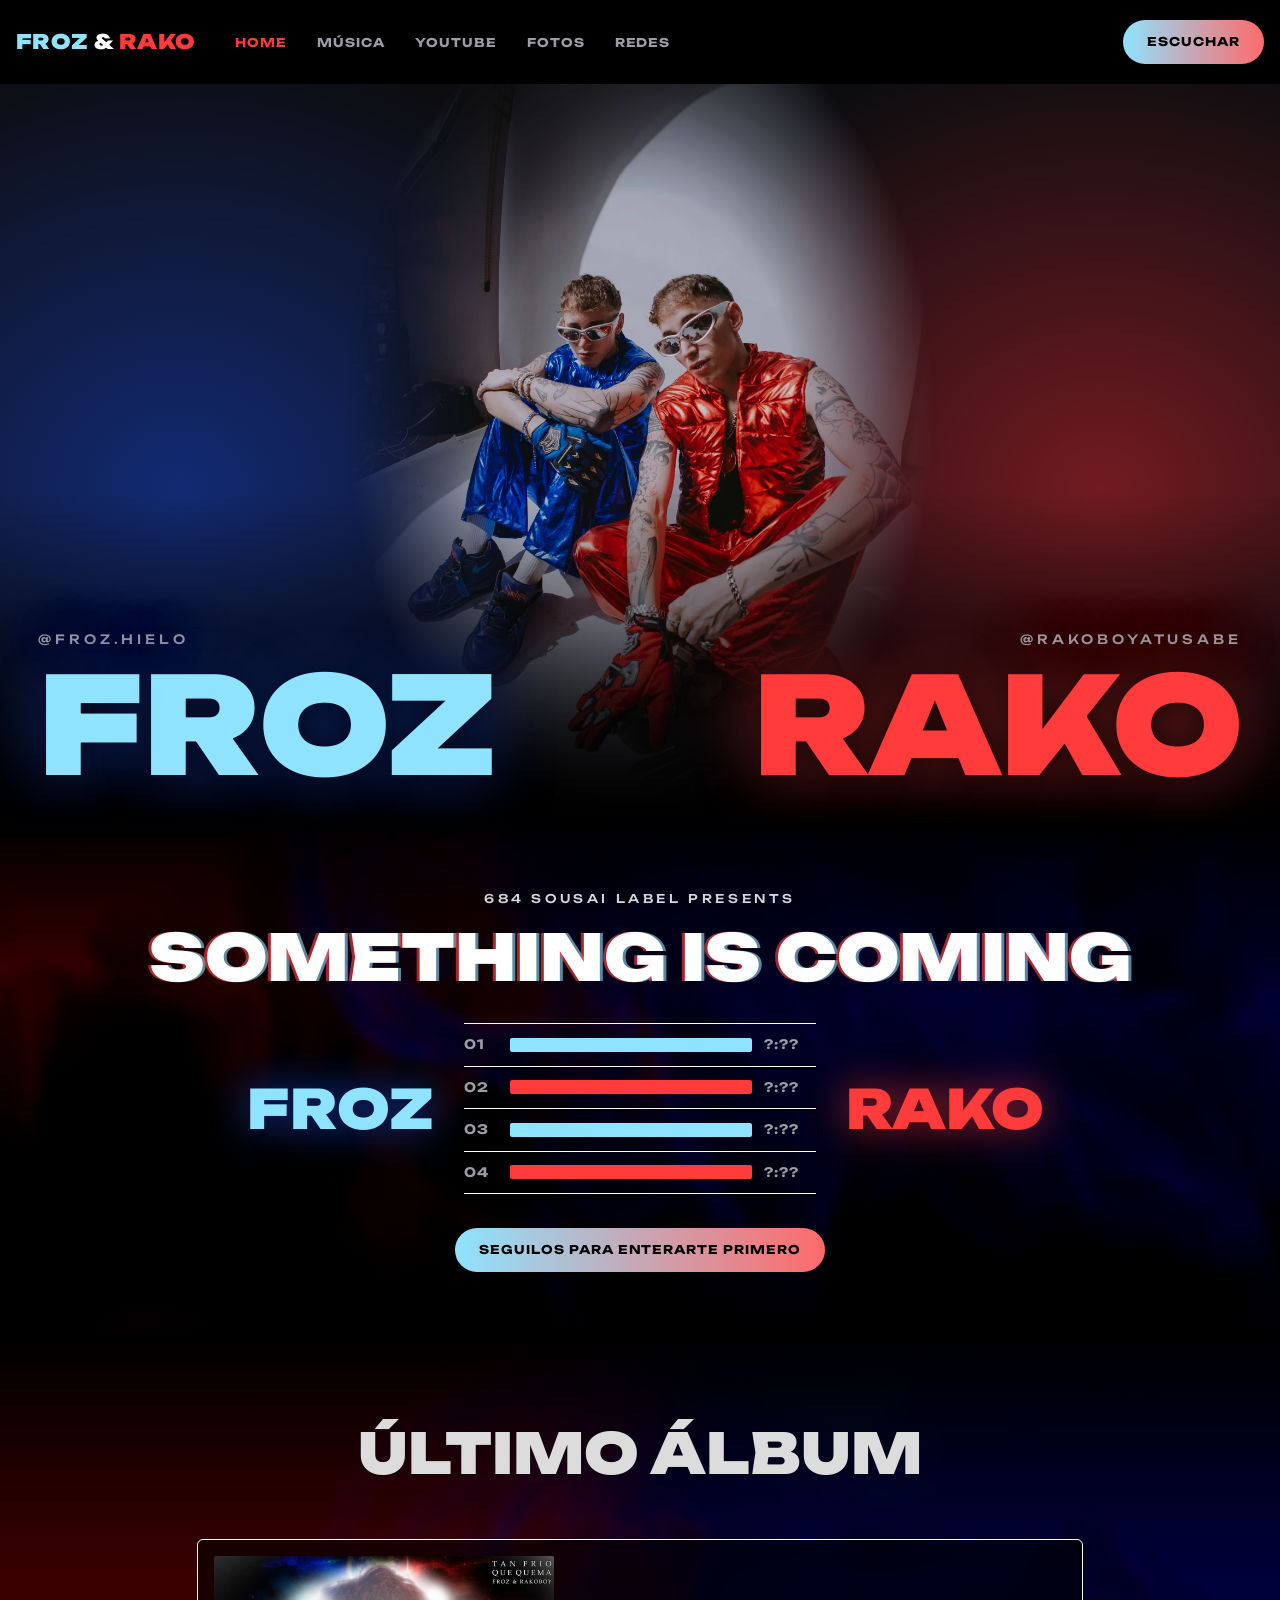
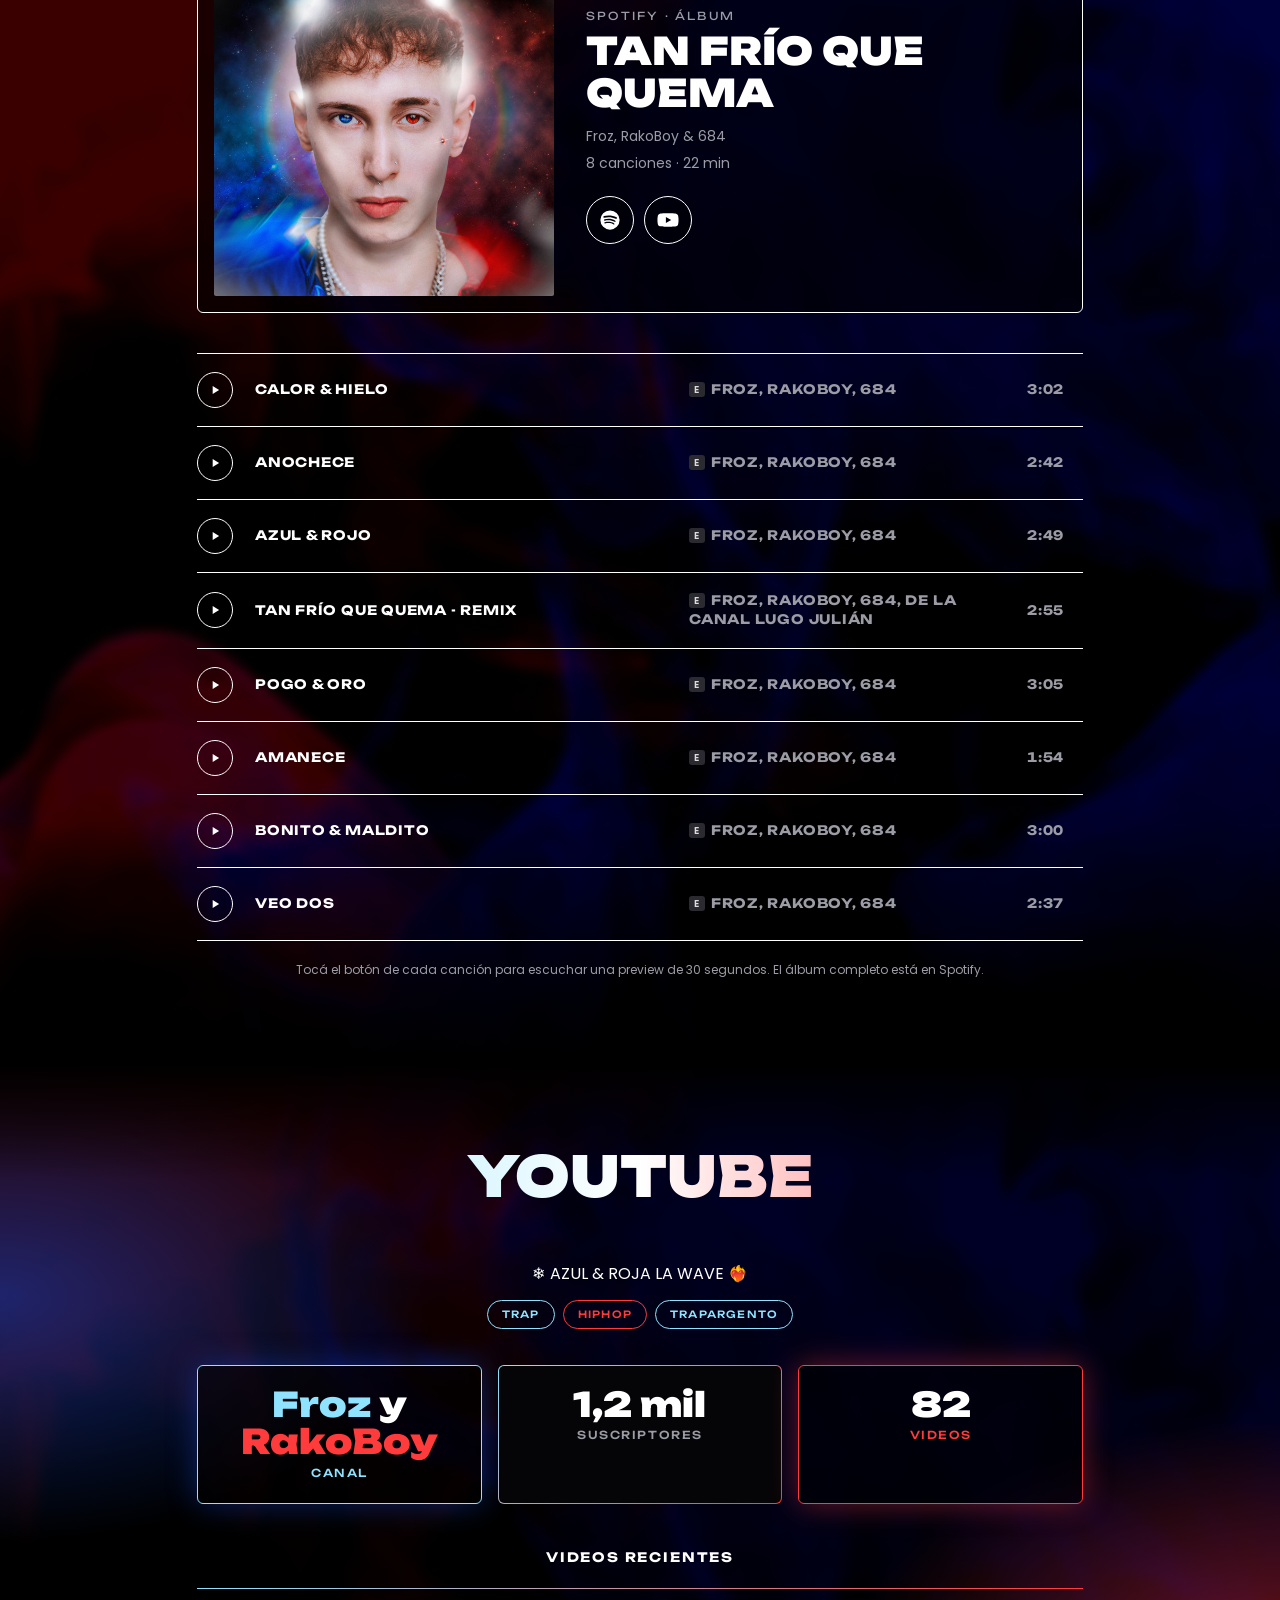
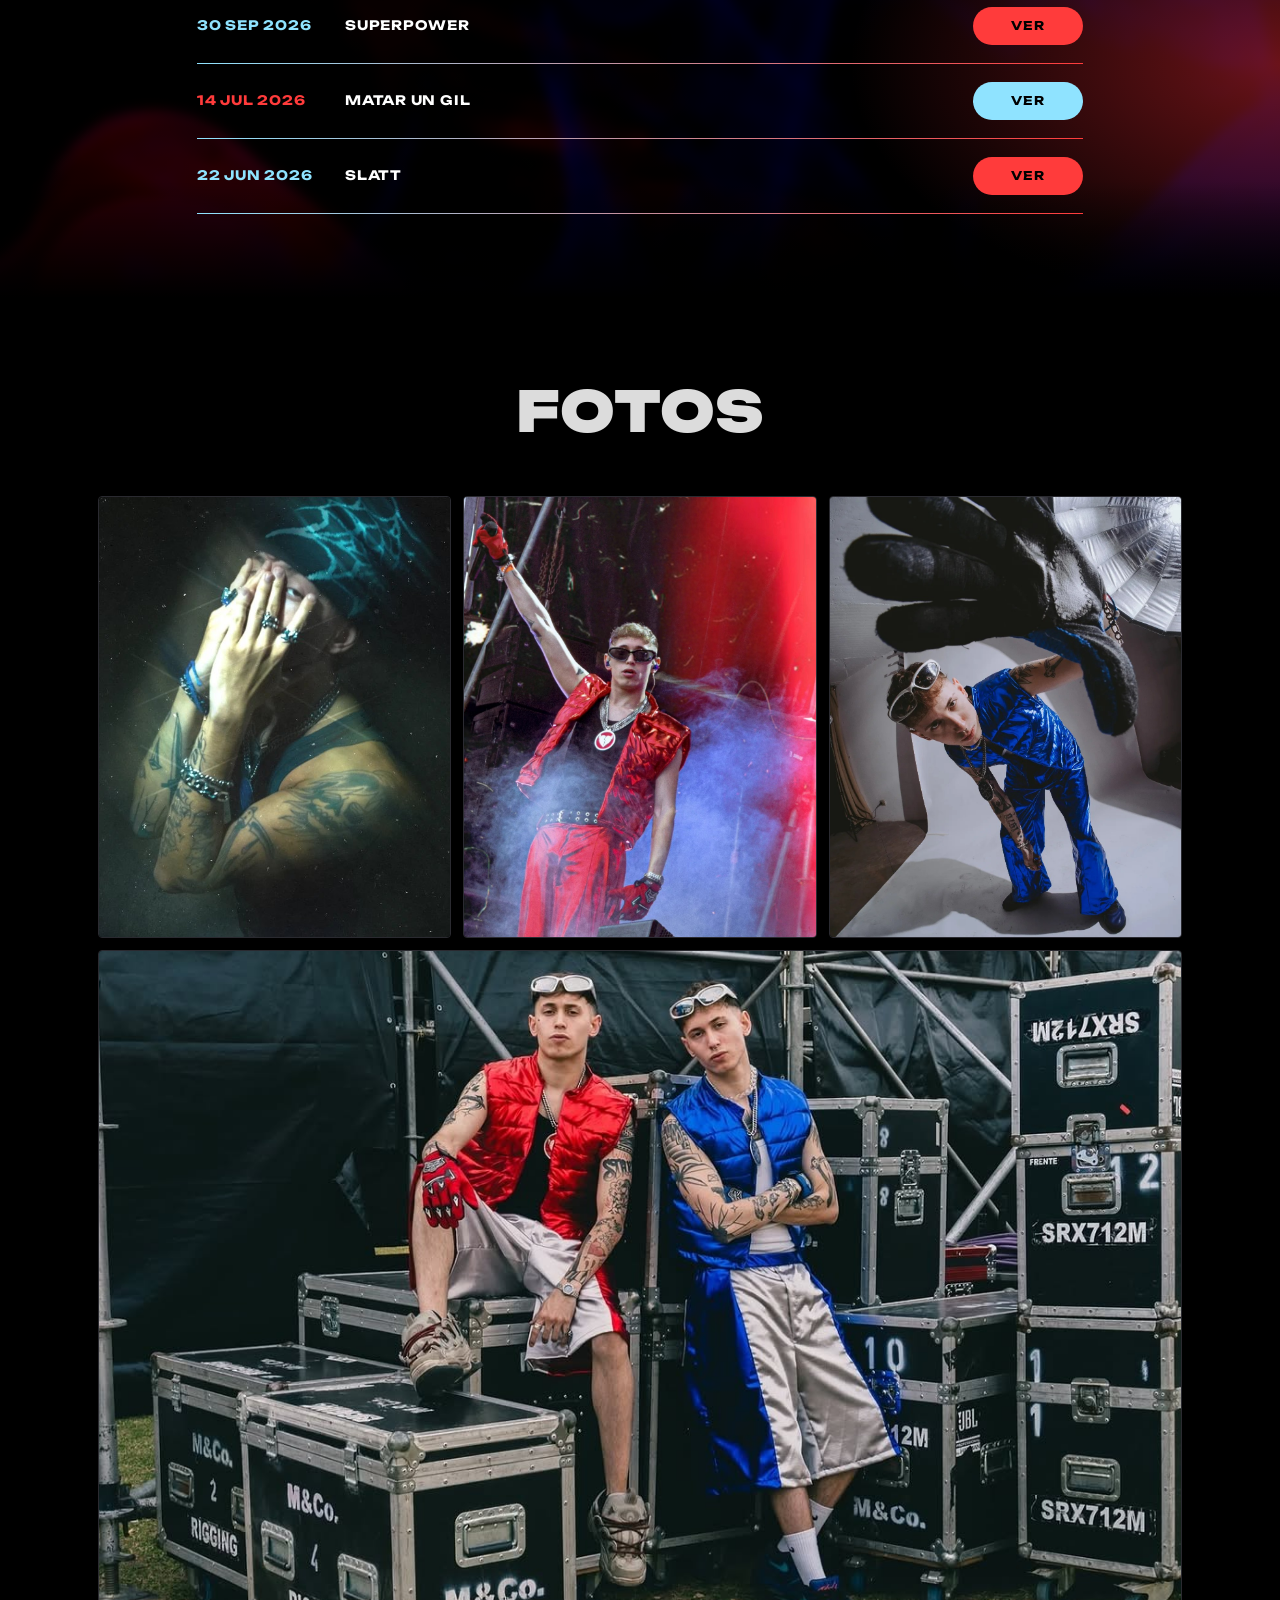
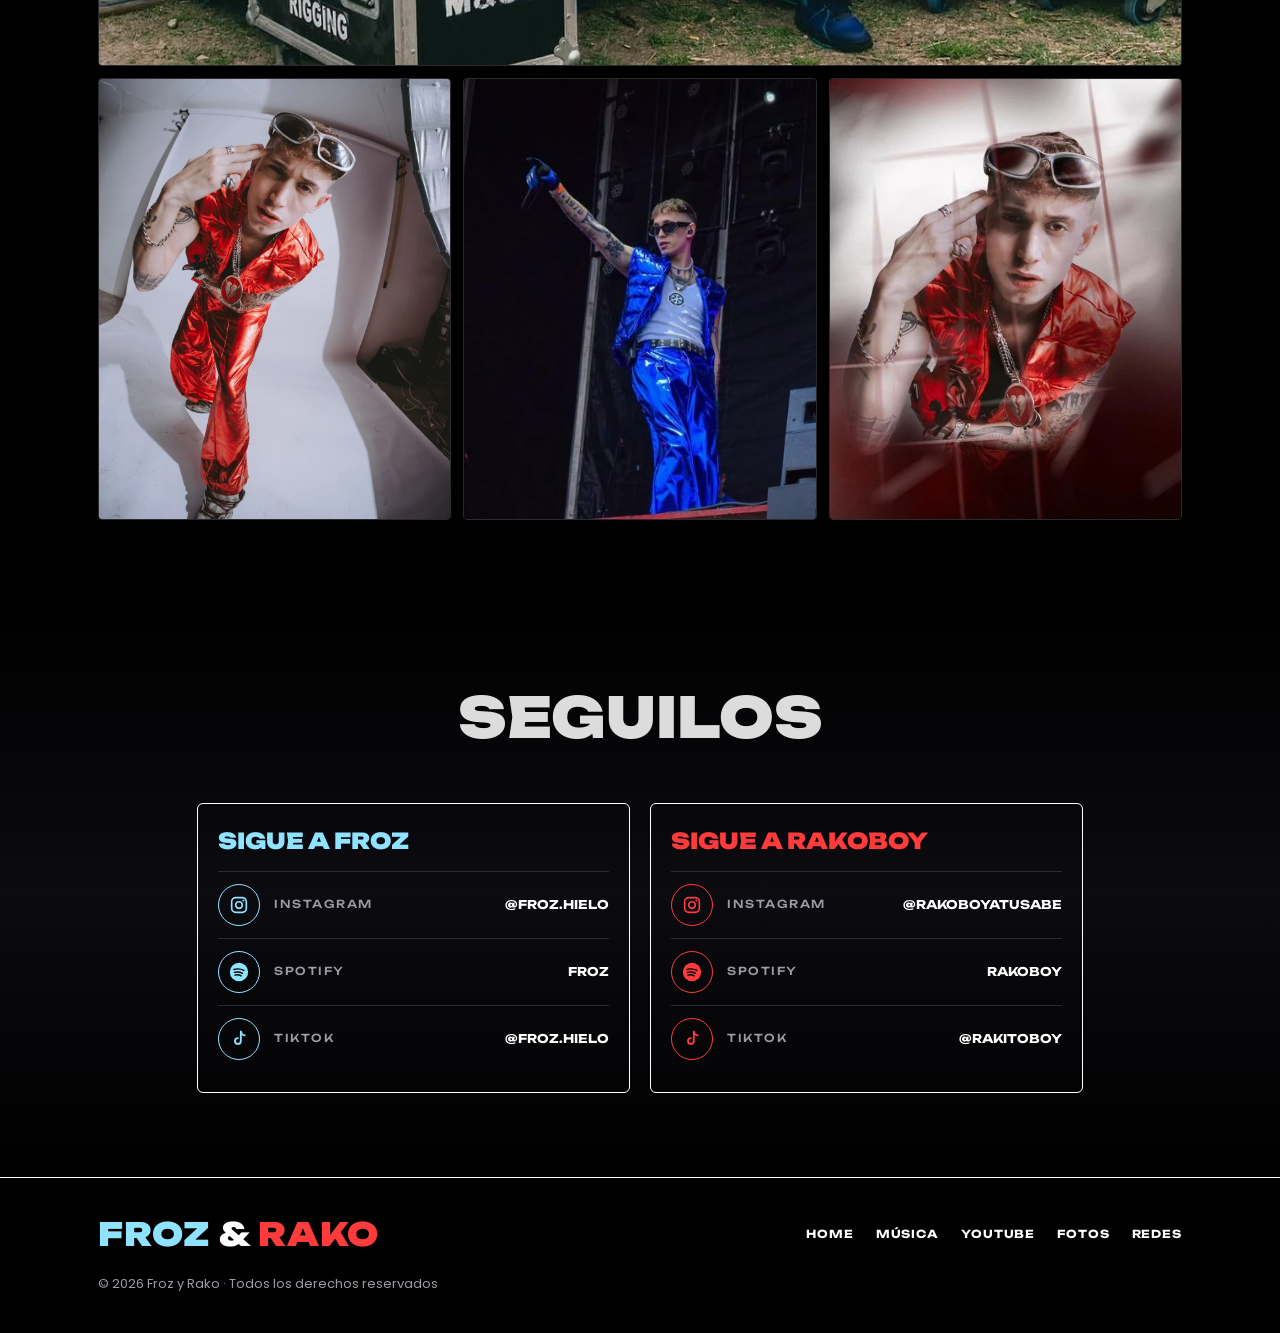
==== commit 3c4127f0: "Difumina el corte entre la portada y el aviso del nuevo disco Co-Authored-By: Claude Sonnet 5.5 <nor" ====
--- a/index.html
+++ b/index.html
@@ -172,7 +172,7 @@
 /* próximamente */
 .soon{position:relative;isolation:isolate;overflow:hidden;text-align:center;padding-block:68px}
 .soon::before{content:"";position:absolute;inset:-4%;z-index:-2;background:url(humo.png) center/cover no-repeat;filter:blur(4px) saturate(1.2);opacity:.55}
-.soon::after{content:"";position:absolute;inset:0;z-index:-1;background:linear-gradient(rgba(0,0,0,.55),rgba(0,0,0,.8))}
+.soon::after{content:"";position:absolute;inset:0;z-index:-1;background:linear-gradient(#000 0%,rgba(0,0,0,.6) 14%,rgba(0,0,0,0) 34%,rgba(0,0,0,0) 76%,rgba(0,0,0,.7) 90%,#000 100%),linear-gradient(rgba(0,0,0,.5),rgba(0,0,0,.75))}
 .soon .top{margin:0;font-family:var(--f-wide);font-weight:500;font-size:12px;letter-spacing:.3em;text-transform:uppercase;color:#d6d6de}
 .soon h2{font-size:clamp(26px,6vw,64px);line-height:1.05;color:#fff;margin:16px 0 32px;text-shadow:-3px 0 rgba(255,59,59,.65),3px 0 rgba(143,227,255,.6)}
 .soon .cols{display:grid;grid-template-columns:minmax(0,1fr) minmax(0,1.2fr) minmax(0,1fr);gap:30px;align-items:center;max-width:1000px;margin:0 auto 34px}
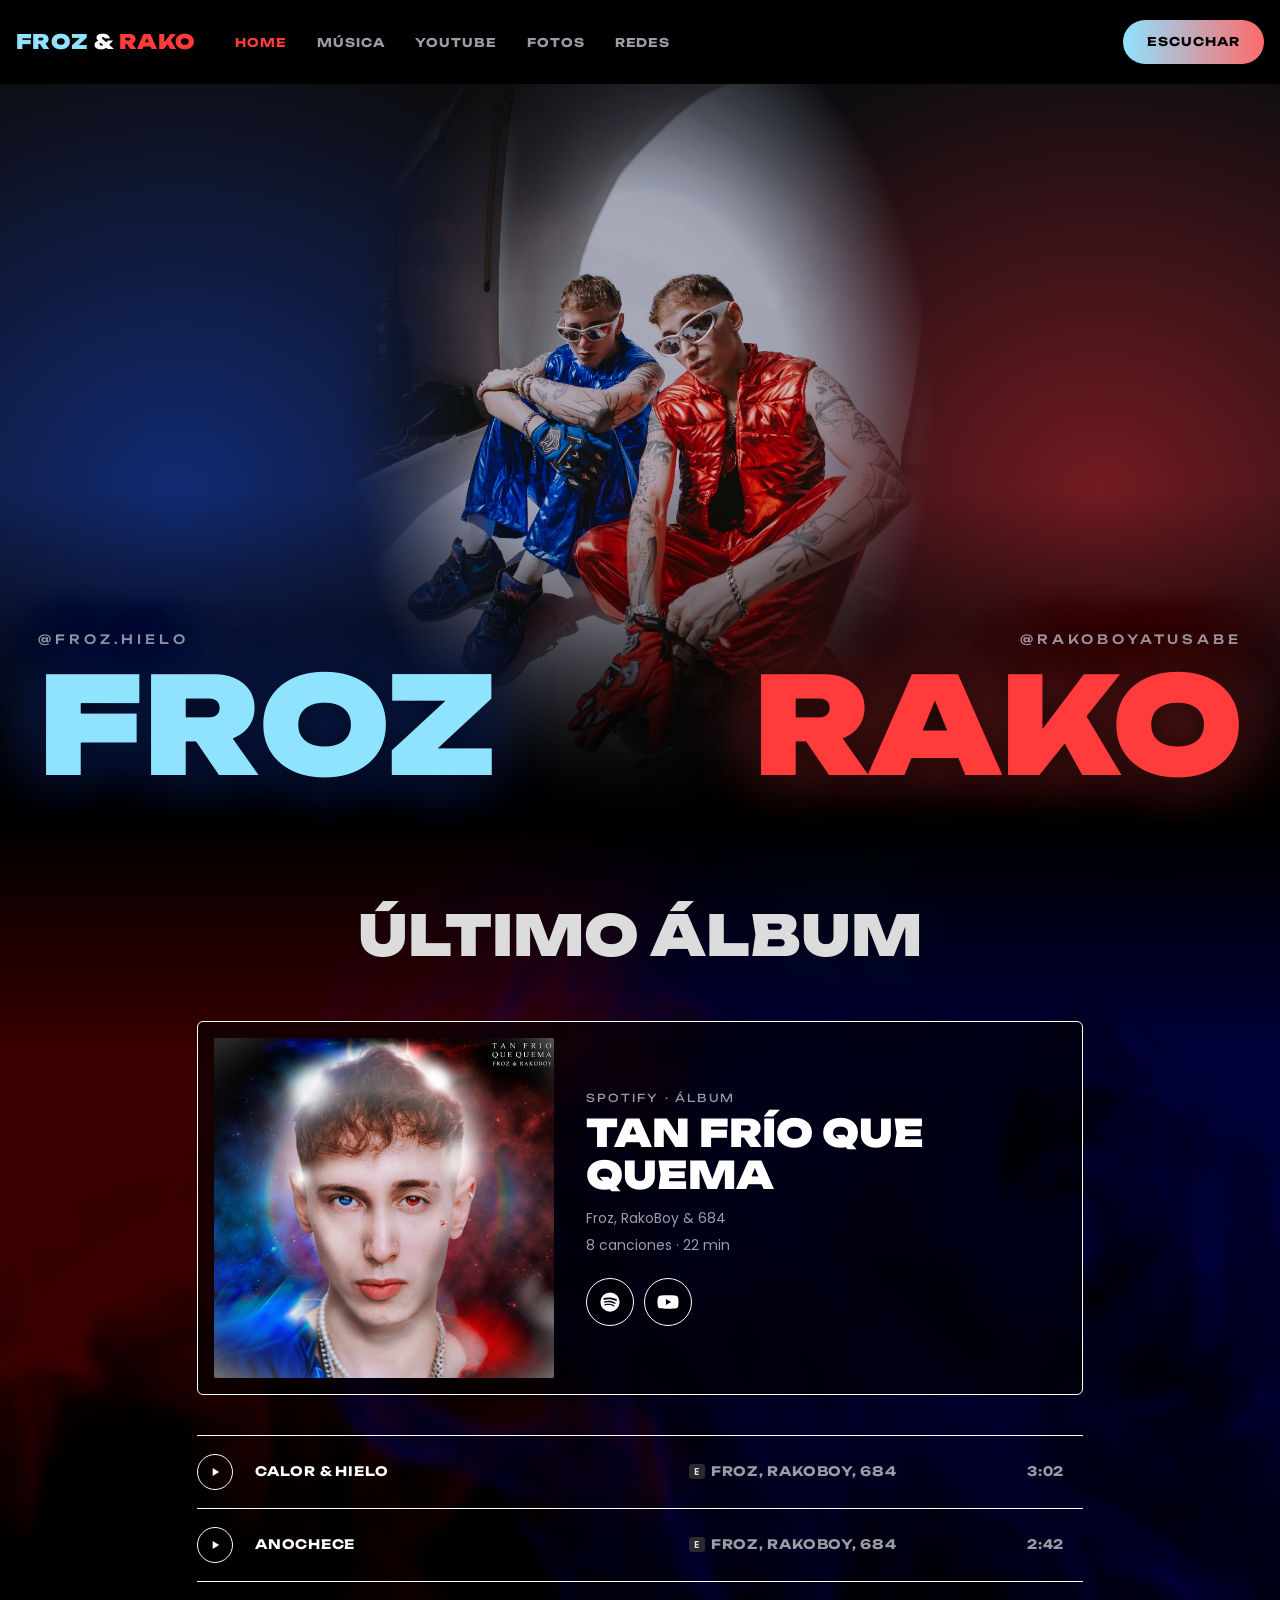
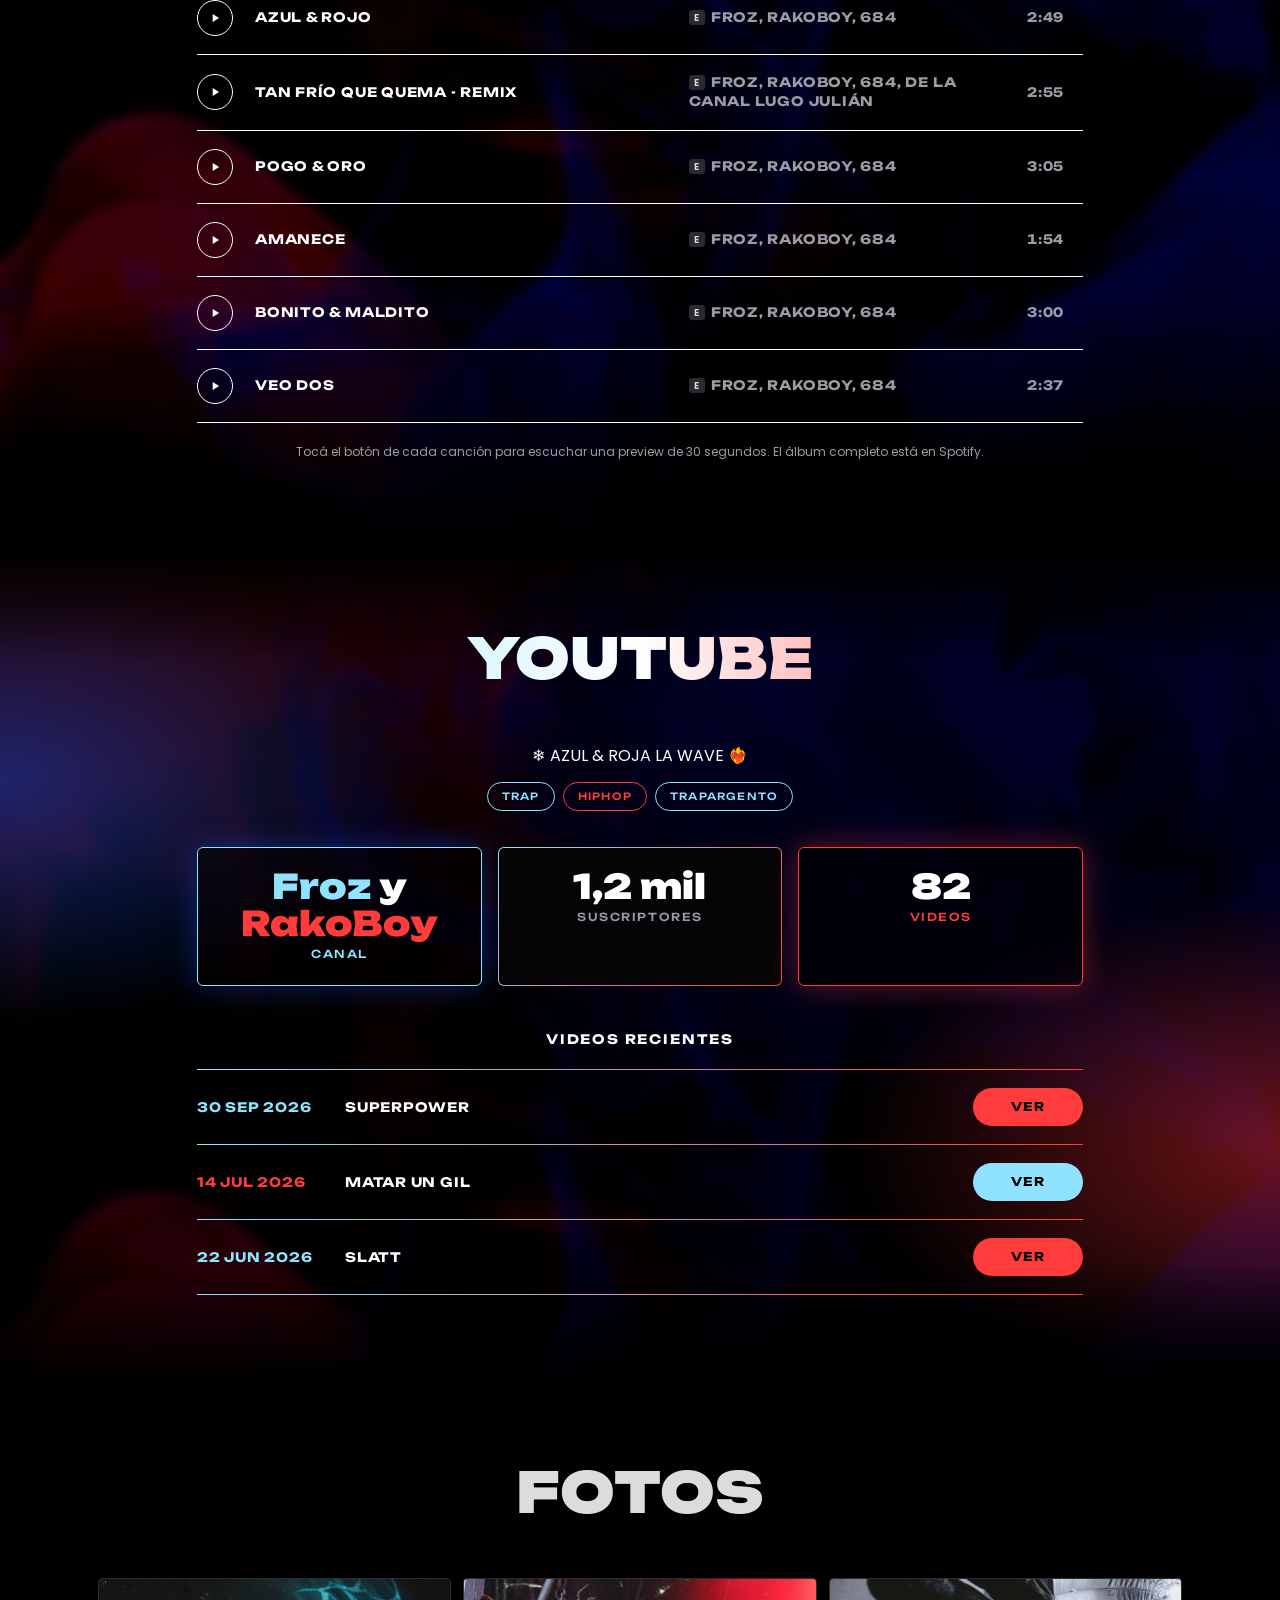
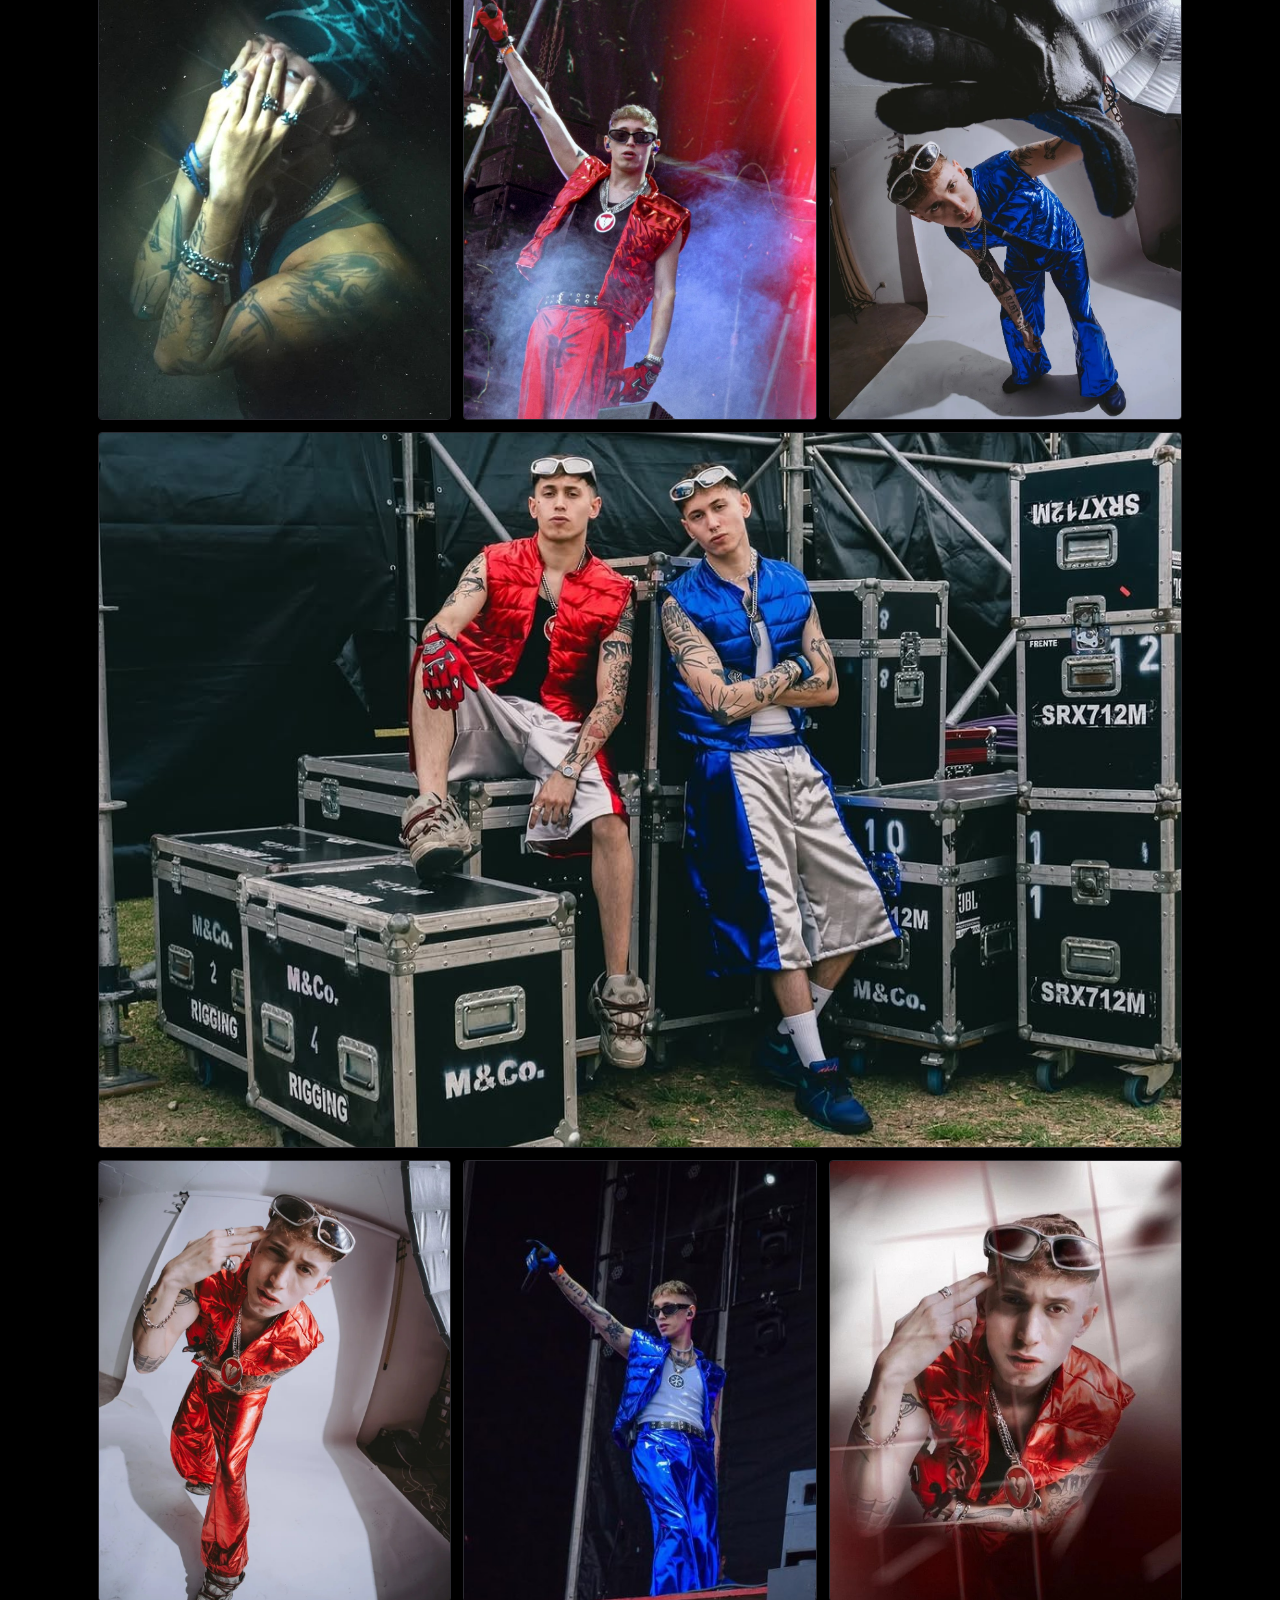
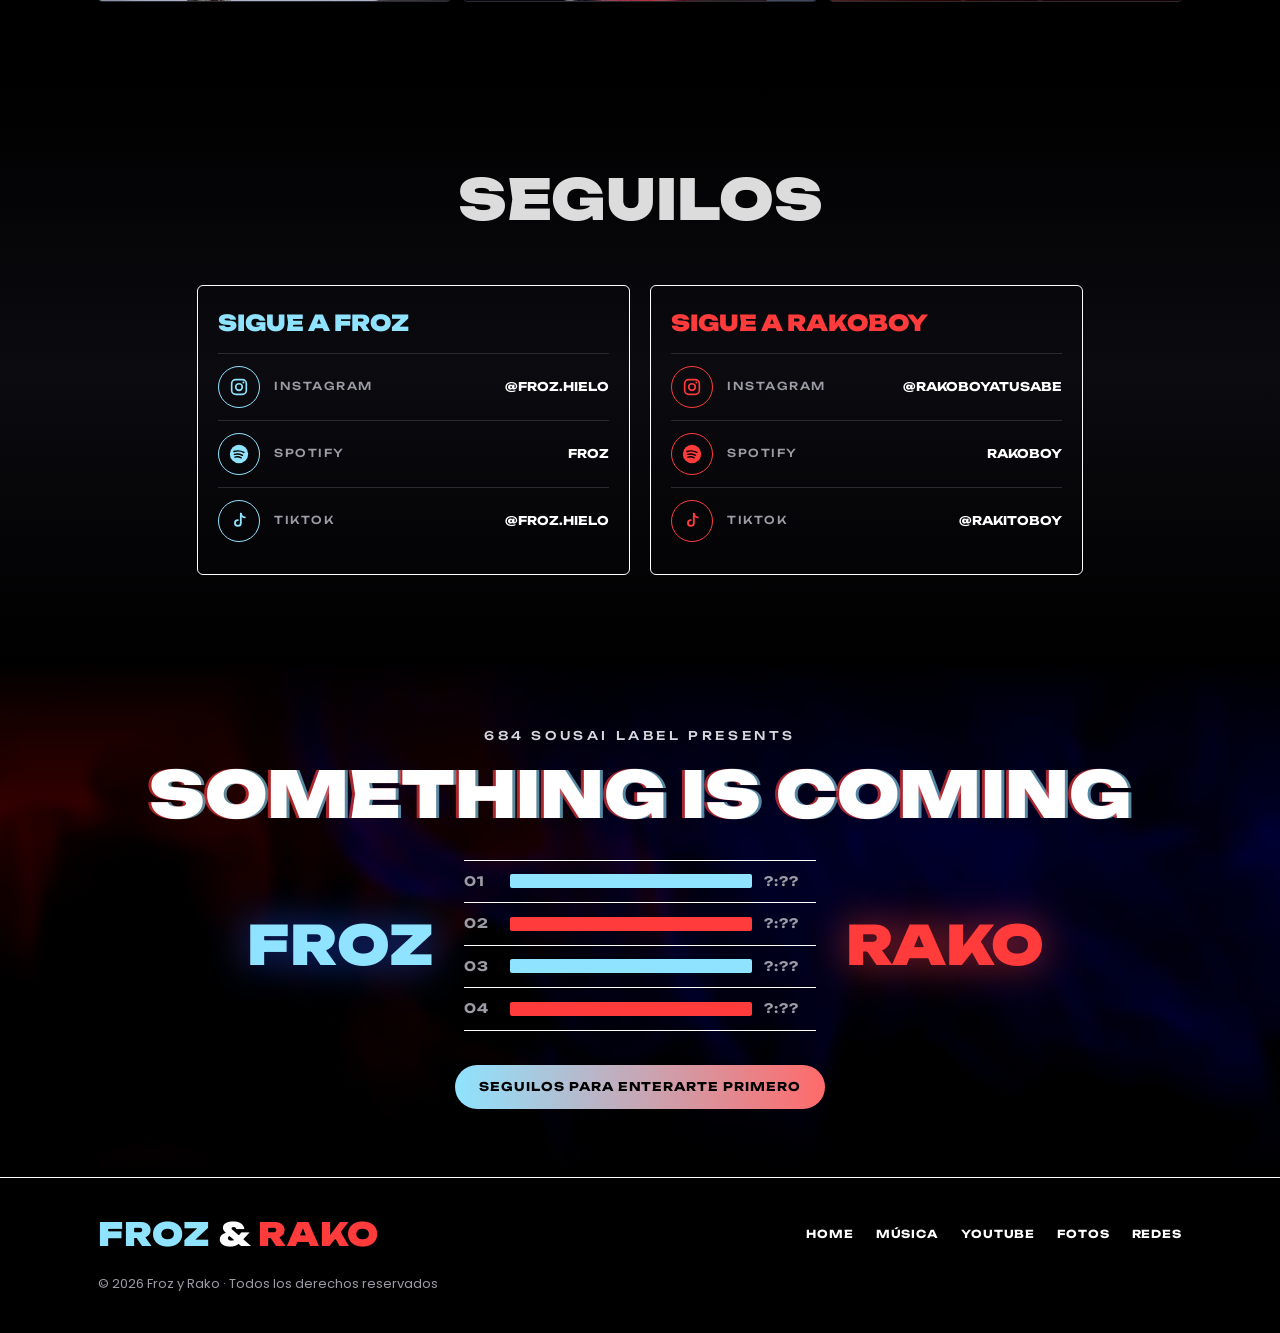
==== commit b52cb81c: "Mueve el aviso del nuevo disco al final de la página Co-Authored-By: Claude Sonnet 5.5 <noreply@anth" ====
--- a/index.html
+++ b/index.html
@@ -245,6 +245,86 @@
   <h1 class="r"><small>@rakoboyatusabe</small>Rako</h1>
 </header>
 
+
+
+<main>
+<section class="music" id="musica"><div class="wrap">
+  <h2>Último álbum</h2>
+  <div class="album">
+    <img src="album.jpg" alt="Portada de Tan Frío Que Quema">
+    <div>
+      <p class="wide" style="font-size:11px;letter-spacing:.2em">Spotify · Álbum</p>
+      <h3>Tan Frío Que Quema</h3>
+      <p>Froz, RakoBoy &amp; 684</p>
+      <p>8 canciones · 22 min</p>
+      <div class="circles">
+        <a class="circle" href="https://open.spotify.com/intl-es/album/5TaGIxILND55SL4O99SYcC" target="_blank" rel="noopener" aria-label="Escuchar en Spotify"><svg viewBox="0 0 24 24"><path d="M12 1.5a10.5 10.5 0 1 0 0 21 10.5 10.5 0 0 0 0-21Zm4.8 15.1a.65.65 0 0 1-.9.2c-2.5-1.5-5.600-1.900-9.300-1a.65.65 0 1 1-.3-1.300c4-.9 7.500-.5 10.300 1.200.3.200.4.600.2.900Zm1.300-2.900a.8.8 0 0 1-1.100.3c-2.800-1.700-7.200-2.200-10.500-1.200a.8.8 0 0 1-.5-1.500c3.800-1.100 8.500-.6 11.800 1.400.4.200.5.700.3 1Zm.1-3c-3.400-2-9-2.200-12.200-1.200a.95.95 0 0 1-.6-1.800c3.700-1.100 9.900-.9 13.800 1.400a.95.95 0 0 1-1 1.600Z"/></svg></a>
+        <a class="circle" href="https://www.youtube.com/@frozyrakoboy" target="_blank" rel="noopener" aria-label="Ver el canal de YouTube"><svg viewBox="0 0 24 24"><path d="M23 7.200a3 3 0 0 0-2.100-2.100C19 4.600 12 4.600 12 4.600s-7 0-8.900.5A3 3 0 0 0 1 7.200C.5 9.100.5 12 .5 12s0 2.900.5 4.800a3 3 0 0 0 2.100 2.100c1.900.5 8.900.5 8.900.5s7 0 8.900-.5a3 3 0 0 0 2.100-2.100c.5-1.900.5-4.800.5-4.800s0-2.900-.5-4.800ZM9.700 15.200V8.800l5.800 3.200-5.800 3.200Z"/></svg></a>
+      </div>
+    </div>
+  </div>
+  <ol class="rows">
+    <li class="row trk" data-src="https://p.scdn.co/mp3-preview/fc0810f4d5719765ad0c90af6a9938c0319e9195"><button class="play" type="button" aria-label="Escuchar preview de Calor &amp; Hielo"><svg class='pl' viewBox='0 0 24 24' aria-hidden='true'><path d='M8 5v14l11-7z'/></svg><svg class='pa' viewBox='0 0 24 24' aria-hidden='true'><path d='M7 5h4v14H7zM13 5h4v14h-4z'/></svg></button><span>Calor &amp; Hielo</span><span class="by mut"><span class="badge">E</span>Froz, RakoBoy, 684</span><span class="num mut">3:02</span></li>
+    <li class="row trk" data-src="https://p.scdn.co/mp3-preview/1a5fb2bd60302b81fc449c710ef418ef5e0eb145"><button class="play" type="button" aria-label="Escuchar preview de Anochece"><svg class='pl' viewBox='0 0 24 24' aria-hidden='true'><path d='M8 5v14l11-7z'/></svg><svg class='pa' viewBox='0 0 24 24' aria-hidden='true'><path d='M7 5h4v14H7zM13 5h4v14h-4z'/></svg></button><span>Anochece</span><span class="by mut"><span class="badge">E</span>Froz, RakoBoy, 684</span><span class="num mut">2:42</span></li>
+    <li class="row trk" data-src="https://p.scdn.co/mp3-preview/3827cc17ba102f4d56002611e4f890b2984e5fb9"><button class="play" type="button" aria-label="Escuchar preview de Azul &amp; Rojo"><svg class='pl' viewBox='0 0 24 24' aria-hidden='true'><path d='M8 5v14l11-7z'/></svg><svg class='pa' viewBox='0 0 24 24' aria-hidden='true'><path d='M7 5h4v14H7zM13 5h4v14h-4z'/></svg></button><span>Azul &amp; Rojo</span><span class="by mut"><span class="badge">E</span>Froz, RakoBoy, 684</span><span class="num mut">2:49</span></li>
+    <li class="row trk" data-src="https://p.scdn.co/mp3-preview/069a239652fa8e60aef8a835696d555659f1f678"><button class="play" type="button" aria-label="Escuchar preview de Tan Frío Que Quema - Remix"><svg class='pl' viewBox='0 0 24 24' aria-hidden='true'><path d='M8 5v14l11-7z'/></svg><svg class='pa' viewBox='0 0 24 24' aria-hidden='true'><path d='M7 5h4v14H7zM13 5h4v14h-4z'/></svg></button><span>Tan Frío Que Quema - Remix</span><span class="by mut"><span class="badge">E</span>Froz, RakoBoy, 684, de la Canal Lugo Julián</span><span class="num mut">2:55</span></li>
+    <li class="row trk" data-src="https://p.scdn.co/mp3-preview/d4abf1e7e11d305f5b32d1f2ed022142cd124dc3"><button class="play" type="button" aria-label="Escuchar preview de Pogo &amp; Oro"><svg class='pl' viewBox='0 0 24 24' aria-hidden='true'><path d='M8 5v14l11-7z'/></svg><svg class='pa' viewBox='0 0 24 24' aria-hidden='true'><path d='M7 5h4v14H7zM13 5h4v14h-4z'/></svg></button><span>Pogo &amp; Oro</span><span class="by mut"><span class="badge">E</span>Froz, RakoBoy, 684</span><span class="num mut">3:05</span></li>
+    <li class="row trk" data-src="https://p.scdn.co/mp3-preview/e75c518e510353e2feb1e7f423f92f914e59ce95"><button class="play" type="button" aria-label="Escuchar preview de Amanece"><svg class='pl' viewBox='0 0 24 24' aria-hidden='true'><path d='M8 5v14l11-7z'/></svg><svg class='pa' viewBox='0 0 24 24' aria-hidden='true'><path d='M7 5h4v14H7zM13 5h4v14h-4z'/></svg></button><span>Amanece</span><span class="by mut"><span class="badge">E</span>Froz, RakoBoy, 684</span><span class="num mut">1:54</span></li>
+    <li class="row trk" data-src="https://p.scdn.co/mp3-preview/55b0a6b0a194b38eee49f8ae94680354534705f3"><button class="play" type="button" aria-label="Escuchar preview de Bonito &amp; Maldito"><svg class='pl' viewBox='0 0 24 24' aria-hidden='true'><path d='M8 5v14l11-7z'/></svg><svg class='pa' viewBox='0 0 24 24' aria-hidden='true'><path d='M7 5h4v14H7zM13 5h4v14h-4z'/></svg></button><span>Bonito &amp; Maldito</span><span class="by mut"><span class="badge">E</span>Froz, RakoBoy, 684</span><span class="num mut">3:00</span></li>
+    <li class="row trk" data-src="https://p.scdn.co/mp3-preview/cf2a844e1300ab526b2b4a4ab3ae3d321a6198f8"><button class="play" type="button" aria-label="Escuchar preview de Veo Dos"><svg class='pl' viewBox='0 0 24 24' aria-hidden='true'><path d='M8 5v14l11-7z'/></svg><svg class='pa' viewBox='0 0 24 24' aria-hidden='true'><path d='M7 5h4v14H7zM13 5h4v14h-4z'/></svg></button><span>Veo Dos</span><span class="by mut"><span class="badge">E</span>Froz, RakoBoy, 684</span><span class="num mut">2:37</span></li>
+  </ol>
+  <p class="note" id="prevnote">Tocá el botón de cada canción para escuchar una preview de 30 segundos. El álbum completo está en Spotify.</p>
+</div></section>
+
+<section id="youtube"><div class="wrap">
+  <h2>YouTube</h2>
+  <div class="chan">
+    <p>❄️ AZUL &amp; ROJA LA WAVE ❤️‍🔥</p>
+    <div class="tags"><span>Trap</span><span>Hiphop</span><span>TrapArgento</span></div>
+  </div>
+  <div class="ytinfo" style="margin-top:36px;margin-bottom:0">
+    <div class="card"><strong><i class="cf">Froz</i> y <i class="cr">RakoBoy</i></strong><span>Canal</span></div>
+    <div class="card"><strong>1,2 mil</strong><span>Suscriptores</span></div>
+    <div class="card"><strong>82</strong><span>Videos</span></div>
+  </div>
+  <p class="vhead">Videos recientes</p>
+  <ol class="rows">
+    <li class="row vid"><span class="age">30 Sep 2026</span><span>superpower</span><a class="pill red" href="https://www.youtube.com/@frozyrakoboy/videos" target="_blank" rel="noopener">Ver</a></li>
+    <li class="row vid"><span class="age">14 Jul 2026</span><span>matar un gil</span><a class="pill red" href="https://www.youtube.com/@frozyrakoboy/videos" target="_blank" rel="noopener">Ver</a></li>
+    <li class="row vid"><span class="age">22 Jun 2026</span><span>SLATT</span><a class="pill red" href="https://www.youtube.com/@frozyrakoboy/videos" target="_blank" rel="noopener">Ver</a></li>
+  </ol>
+</div></section>
+
+<section id="fotos"><div class="wrap">
+  <h2>Fotos</h2>
+  <div class="gallery">
+    <button class="ph" type="button"><img src="foto2.jpg" alt="Retrato con las manos cubriendo la cara, gorro verde azulado y tatuajes en los brazos" loading="lazy"></button>
+    <button class="ph" type="button"><img src="foto3hd.jpg" alt="Artista de campera roja metalizada en el escenario, con el brazo en alto y humo azul" loading="lazy"></button>
+    <button class="ph" type="button"><img src="foto8hd.jpg" alt="Retrato en picada con conjunto azul metalizado y un guante enorme en primer plano" loading="lazy"></button>
+    <button class="ph wide" type="button"><img src="foto1hd.jpg" alt="Froz y RakoBoy sentados juntos entre cajas de rigging detrás del escenario" loading="lazy"></button>
+    <button class="ph" type="button"><img src="foto9hd.jpg" alt="Retrato en picada con conjunto rojo metalizado, anteojos plateados y mano en la sien" loading="lazy"></button>
+    <button class="ph" type="button"><img src="foto4.jpg" alt="Artista de conjunto azul metalizado señalando al público desde el escenario" loading="lazy" style="object-position:38% 50%"></button>
+    <button class="ph" type="button"><img src="foto5.jpg" alt="Retrato de campera roja con anteojos plateados y efecto desenfocado en rojo" loading="lazy"></button>
+  </div>
+</div></section>
+
+<section class="redes" id="redes"><div class="wrap">
+  <h2>Seguilos</h2>
+  <div class="follows">
+    <div class="fcard f">
+      <h3>Sigue a Froz</h3>
+      <a class="flink" href="https://www.instagram.com/froz.hielo/" target="_blank" rel="noopener"><span>Instagram</span><b>@froz.hielo</b></a>
+      <a class="flink" href="https://open.spotify.com/search/Froz" target="_blank" rel="noopener"><span>Spotify</span><b>Froz</b></a>
+      <a class="flink" href="https://www.tiktok.com/@froz.hielo" target="_blank" rel="noopener"><span>TikTok</span><b>@froz.hielo</b></a>
+    </div>
+    <div class="fcard r">
+      <h3>Sigue a RakoBoy</h3>
+      <a class="flink" href="https://www.instagram.com/rakoboyatusabe/" target="_blank" rel="noopener"><span>Instagram</span><b>@rakoboyatusabe</b></a>
+      <a class="flink" href="https://open.spotify.com/search/RakoBoy" target="_blank" rel="noopener"><span>Spotify</span><b>RakoBoy</b></a>
+      <a class="flink" href="https://www.tiktok.com/@rakitoboy" target="_blank" rel="noopener"><span>TikTok</span><b>@rakitoboy</b></a>
+    </div>
+  </div>
+</div></section>
 <section class="soon" id="proximamente">
   <div class="wrap">
     <p class="top">684 Sousai Label presents</p>
@@ -262,86 +342,6 @@
     <a class="pill" href="#redes">Seguilos para enterarte primero</a>
   </div>
 </section>
-
-
-<main>
-<section class="music" id="musica"><div class="wrap">
-  <h2>Último álbum</h2>
-  <div class="album">
-    <img src="album.jpg" alt="Portada de Tan Frío Que Quema">
-    <div>
-      <p class="wide" style="font-size:11px;letter-spacing:.2em">Spotify · Álbum</p>
-      <h3>Tan Frío Que Quema</h3>
-      <p>Froz, RakoBoy &amp; 684</p>
-      <p>8 canciones · 22 min</p>
-      <div class="circles">
-        <a class="circle" href="https://open.spotify.com/intl-es/album/5TaGIxILND55SL4O99SYcC" target="_blank" rel="noopener" aria-label="Escuchar en Spotify"><svg viewBox="0 0 24 24"><path d="M12 1.5a10.5 10.5 0 1 0 0 21 10.5 10.5 0 0 0 0-21Zm4.8 15.1a.65.65 0 0 1-.9.2c-2.5-1.5-5.600-1.900-9.300-1a.65.65 0 1 1-.3-1.300c4-.9 7.500-.5 10.300 1.200.3.200.4.600.2.900Zm1.300-2.900a.8.8 0 0 1-1.100.3c-2.800-1.700-7.200-2.200-10.500-1.200a.8.8 0 0 1-.5-1.500c3.800-1.100 8.500-.6 11.800 1.400.4.200.5.700.3 1Zm.1-3c-3.400-2-9-2.200-12.200-1.200a.95.95 0 0 1-.6-1.800c3.700-1.100 9.900-.9 13.800 1.400a.95.95 0 0 1-1 1.600Z"/></svg></a>
-        <a class="circle" href="https://www.youtube.com/@frozyrakoboy" target="_blank" rel="noopener" aria-label="Ver el canal de YouTube"><svg viewBox="0 0 24 24"><path d="M23 7.200a3 3 0 0 0-2.100-2.100C19 4.600 12 4.600 12 4.600s-7 0-8.900.5A3 3 0 0 0 1 7.200C.5 9.100.5 12 .5 12s0 2.900.5 4.800a3 3 0 0 0 2.100 2.100c1.900.5 8.900.5 8.900.5s7 0 8.900-.5a3 3 0 0 0 2.100-2.100c.5-1.900.5-4.800.5-4.800s0-2.900-.5-4.800ZM9.700 15.200V8.800l5.800 3.200-5.800 3.200Z"/></svg></a>
-      </div>
-    </div>
-  </div>
-  <ol class="rows">
-    <li class="row trk" data-src="https://p.scdn.co/mp3-preview/fc0810f4d5719765ad0c90af6a9938c0319e9195"><button class="play" type="button" aria-label="Escuchar preview de Calor &amp; Hielo"><svg class='pl' viewBox='0 0 24 24' aria-hidden='true'><path d='M8 5v14l11-7z'/></svg><svg class='pa' viewBox='0 0 24 24' aria-hidden='true'><path d='M7 5h4v14H7zM13 5h4v14h-4z'/></svg></button><span>Calor &amp; Hielo</span><span class="by mut"><span class="badge">E</span>Froz, RakoBoy, 684</span><span class="num mut">3:02</span></li>
-    <li class="row trk" data-src="https://p.scdn.co/mp3-preview/1a5fb2bd60302b81fc449c710ef418ef5e0eb145"><button class="play" type="button" aria-label="Escuchar preview de Anochece"><svg class='pl' viewBox='0 0 24 24' aria-hidden='true'><path d='M8 5v14l11-7z'/></svg><svg class='pa' viewBox='0 0 24 24' aria-hidden='true'><path d='M7 5h4v14H7zM13 5h4v14h-4z'/></svg></button><span>Anochece</span><span class="by mut"><span class="badge">E</span>Froz, RakoBoy, 684</span><span class="num mut">2:42</span></li>
-    <li class="row trk" data-src="https://p.scdn.co/mp3-preview/3827cc17ba102f4d56002611e4f890b2984e5fb9"><button class="play" type="button" aria-label="Escuchar preview de Azul &amp; Rojo"><svg class='pl' viewBox='0 0 24 24' aria-hidden='true'><path d='M8 5v14l11-7z'/></svg><svg class='pa' viewBox='0 0 24 24' aria-hidden='true'><path d='M7 5h4v14H7zM13 5h4v14h-4z'/></svg></button><span>Azul &amp; Rojo</span><span class="by mut"><span class="badge">E</span>Froz, RakoBoy, 684</span><span class="num mut">2:49</span></li>
-    <li class="row trk" data-src="https://p.scdn.co/mp3-preview/069a239652fa8e60aef8a835696d555659f1f678"><button class="play" type="button" aria-label="Escuchar preview de Tan Frío Que Quema - Remix"><svg class='pl' viewBox='0 0 24 24' aria-hidden='true'><path d='M8 5v14l11-7z'/></svg><svg class='pa' viewBox='0 0 24 24' aria-hidden='true'><path d='M7 5h4v14H7zM13 5h4v14h-4z'/></svg></button><span>Tan Frío Que Quema - Remix</span><span class="by mut"><span class="badge">E</span>Froz, RakoBoy, 684, de la Canal Lugo Julián</span><span class="num mut">2:55</span></li>
-    <li class="row trk" data-src="https://p.scdn.co/mp3-preview/d4abf1e7e11d305f5b32d1f2ed022142cd124dc3"><button class="play" type="button" aria-label="Escuchar preview de Pogo &amp; Oro"><svg class='pl' viewBox='0 0 24 24' aria-hidden='true'><path d='M8 5v14l11-7z'/></svg><svg class='pa' viewBox='0 0 24 24' aria-hidden='true'><path d='M7 5h4v14H7zM13 5h4v14h-4z'/></svg></button><span>Pogo &amp; Oro</span><span class="by mut"><span class="badge">E</span>Froz, RakoBoy, 684</span><span class="num mut">3:05</span></li>
-    <li class="row trk" data-src="https://p.scdn.co/mp3-preview/e75c518e510353e2feb1e7f423f92f914e59ce95"><button class="play" type="button" aria-label="Escuchar preview de Amanece"><svg class='pl' viewBox='0 0 24 24' aria-hidden='true'><path d='M8 5v14l11-7z'/></svg><svg class='pa' viewBox='0 0 24 24' aria-hidden='true'><path d='M7 5h4v14H7zM13 5h4v14h-4z'/></svg></button><span>Amanece</span><span class="by mut"><span class="badge">E</span>Froz, RakoBoy, 684</span><span class="num mut">1:54</span></li>
-    <li class="row trk" data-src="https://p.scdn.co/mp3-preview/55b0a6b0a194b38eee49f8ae94680354534705f3"><button class="play" type="button" aria-label="Escuchar preview de Bonito &amp; Maldito"><svg class='pl' viewBox='0 0 24 24' aria-hidden='true'><path d='M8 5v14l11-7z'/></svg><svg class='pa' viewBox='0 0 24 24' aria-hidden='true'><path d='M7 5h4v14H7zM13 5h4v14h-4z'/></svg></button><span>Bonito &amp; Maldito</span><span class="by mut"><span class="badge">E</span>Froz, RakoBoy, 684</span><span class="num mut">3:00</span></li>
-    <li class="row trk" data-src="https://p.scdn.co/mp3-preview/cf2a844e1300ab526b2b4a4ab3ae3d321a6198f8"><button class="play" type="button" aria-label="Escuchar preview de Veo Dos"><svg class='pl' viewBox='0 0 24 24' aria-hidden='true'><path d='M8 5v14l11-7z'/></svg><svg class='pa' viewBox='0 0 24 24' aria-hidden='true'><path d='M7 5h4v14H7zM13 5h4v14h-4z'/></svg></button><span>Veo Dos</span><span class="by mut"><span class="badge">E</span>Froz, RakoBoy, 684</span><span class="num mut">2:37</span></li>
-  </ol>
-  <p class="note" id="prevnote">Tocá el botón de cada canción para escuchar una preview de 30 segundos. El álbum completo está en Spotify.</p>
-</div></section>
-
-<section id="youtube"><div class="wrap">
-  <h2>YouTube</h2>
-  <div class="chan">
-    <p>❄️ AZUL &amp; ROJA LA WAVE ❤️‍🔥</p>
-    <div class="tags"><span>Trap</span><span>Hiphop</span><span>TrapArgento</span></div>
-  </div>
-  <div class="ytinfo" style="margin-top:36px;margin-bottom:0">
-    <div class="card"><strong><i class="cf">Froz</i> y <i class="cr">RakoBoy</i></strong><span>Canal</span></div>
-    <div class="card"><strong>1,2 mil</strong><span>Suscriptores</span></div>
-    <div class="card"><strong>82</strong><span>Videos</span></div>
-  </div>
-  <p class="vhead">Videos recientes</p>
-  <ol class="rows">
-    <li class="row vid"><span class="age">30 Sep 2026</span><span>superpower</span><a class="pill red" href="https://www.youtube.com/@frozyrakoboy/videos" target="_blank" rel="noopener">Ver</a></li>
-    <li class="row vid"><span class="age">14 Jul 2026</span><span>matar un gil</span><a class="pill red" href="https://www.youtube.com/@frozyrakoboy/videos" target="_blank" rel="noopener">Ver</a></li>
-    <li class="row vid"><span class="age">22 Jun 2026</span><span>SLATT</span><a class="pill red" href="https://www.youtube.com/@frozyrakoboy/videos" target="_blank" rel="noopener">Ver</a></li>
-  </ol>
-</div></section>
-
-<section id="fotos"><div class="wrap">
-  <h2>Fotos</h2>
-  <div class="gallery">
-    <button class="ph" type="button"><img src="foto2.jpg" alt="Retrato con las manos cubriendo la cara, gorro verde azulado y tatuajes en los brazos" loading="lazy"></button>
-    <button class="ph" type="button"><img src="foto3hd.jpg" alt="Artista de campera roja metalizada en el escenario, con el brazo en alto y humo azul" loading="lazy"></button>
-    <button class="ph" type="button"><img src="foto8hd.jpg" alt="Retrato en picada con conjunto azul metalizado y un guante enorme en primer plano" loading="lazy"></button>
-    <button class="ph wide" type="button"><img src="foto1hd.jpg" alt="Froz y RakoBoy sentados juntos entre cajas de rigging detrás del escenario" loading="lazy"></button>
-    <button class="ph" type="button"><img src="foto9hd.jpg" alt="Retrato en picada con conjunto rojo metalizado, anteojos plateados y mano en la sien" loading="lazy"></button>
-    <button class="ph" type="button"><img src="foto4.jpg" alt="Artista de conjunto azul metalizado señalando al público desde el escenario" loading="lazy" style="object-position:38% 50%"></button>
-    <button class="ph" type="button"><img src="foto5.jpg" alt="Retrato de campera roja con anteojos plateados y efecto desenfocado en rojo" loading="lazy"></button>
-  </div>
-</div></section>
-
-<section class="redes" id="redes"><div class="wrap">
-  <h2>Seguilos</h2>
-  <div class="follows">
-    <div class="fcard f">
-      <h3>Sigue a Froz</h3>
-      <a class="flink" href="https://www.instagram.com/froz.hielo/" target="_blank" rel="noopener"><span>Instagram</span><b>@froz.hielo</b></a>
-      <a class="flink" href="https://open.spotify.com/search/Froz" target="_blank" rel="noopener"><span>Spotify</span><b>Froz</b></a>
-      <a class="flink" href="https://www.tiktok.com/@froz.hielo" target="_blank" rel="noopener"><span>TikTok</span><b>@froz.hielo</b></a>
-    </div>
-    <div class="fcard r">
-      <h3>Sigue a RakoBoy</h3>
-      <a class="flink" href="https://www.instagram.com/rakoboyatusabe/" target="_blank" rel="noopener"><span>Instagram</span><b>@rakoboyatusabe</b></a>
-      <a class="flink" href="https://open.spotify.com/search/RakoBoy" target="_blank" rel="noopener"><span>Spotify</span><b>RakoBoy</b></a>
-      <a class="flink" href="https://www.tiktok.com/@rakitoboy" target="_blank" rel="noopener"><span>TikTok</span><b>@rakitoboy</b></a>
-    </div>
-  </div>
-</div></section>
 </main>
 
 <footer><div class="wrap">
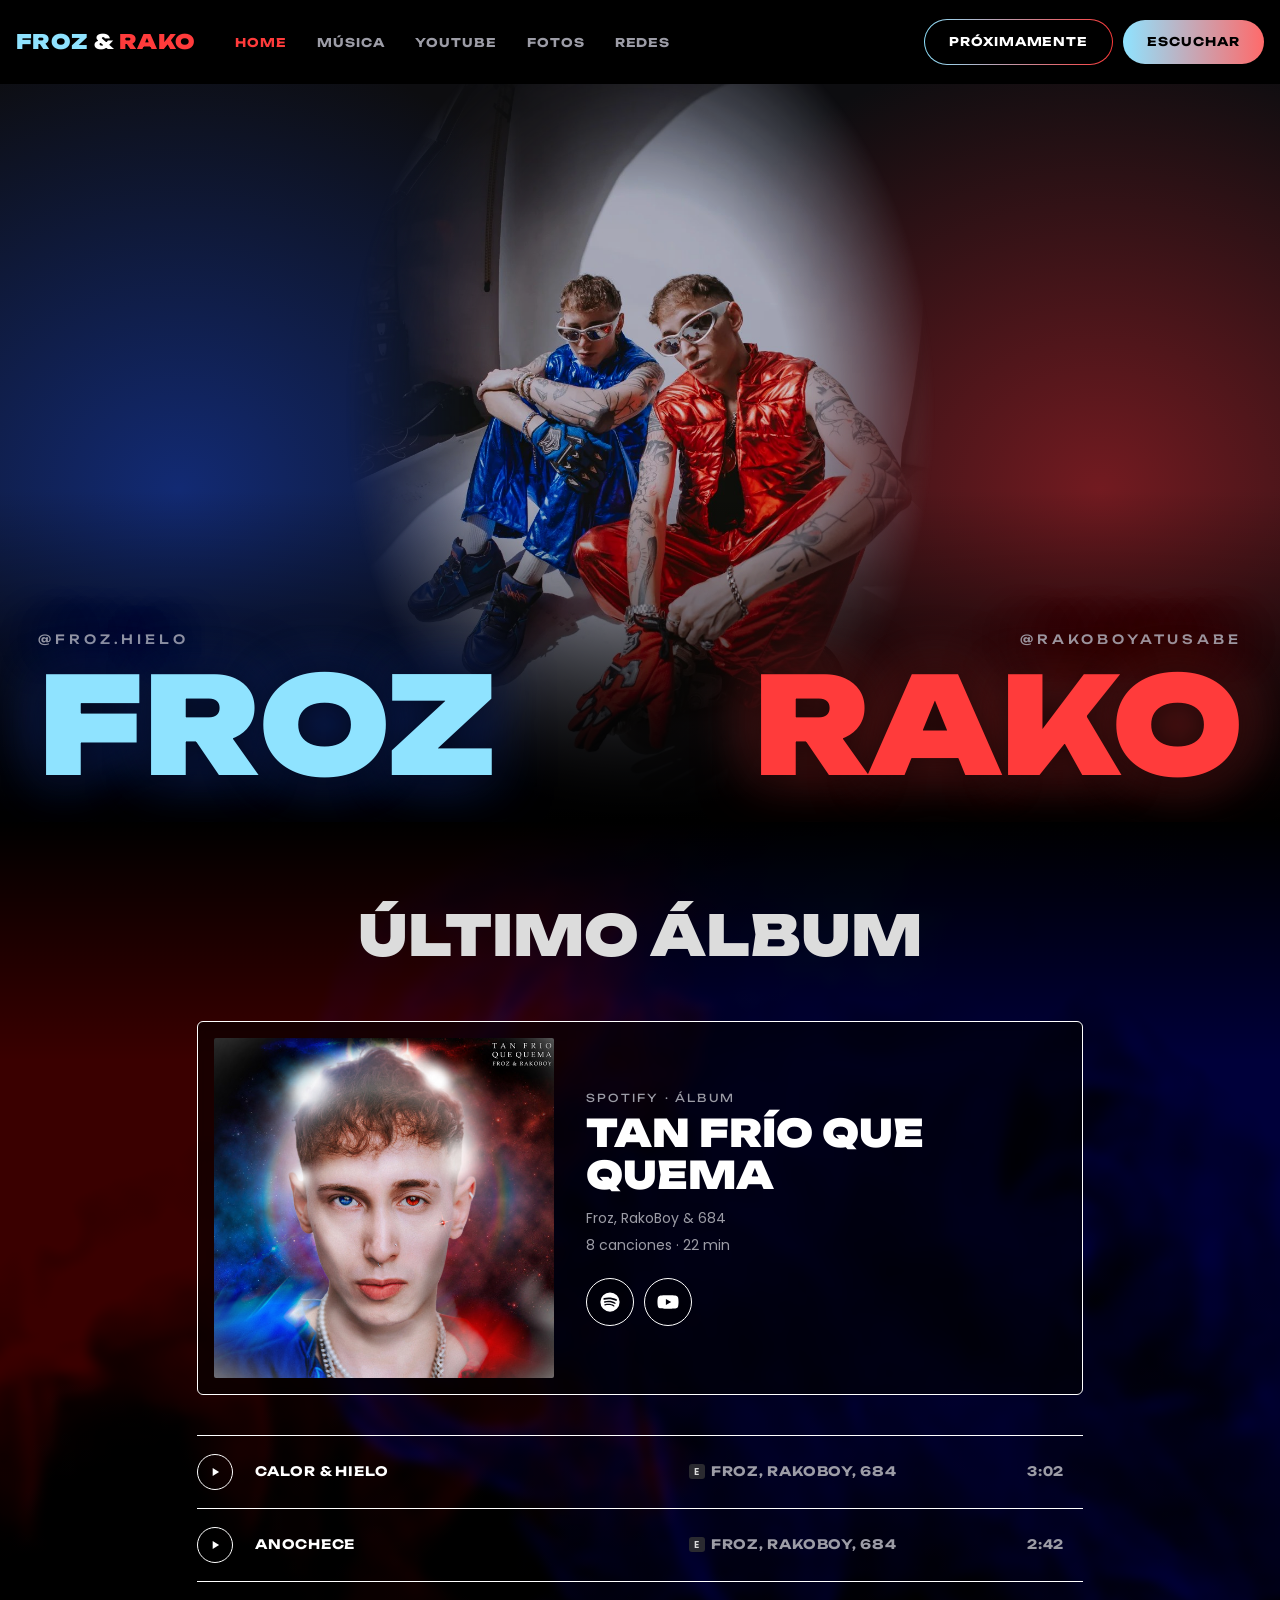
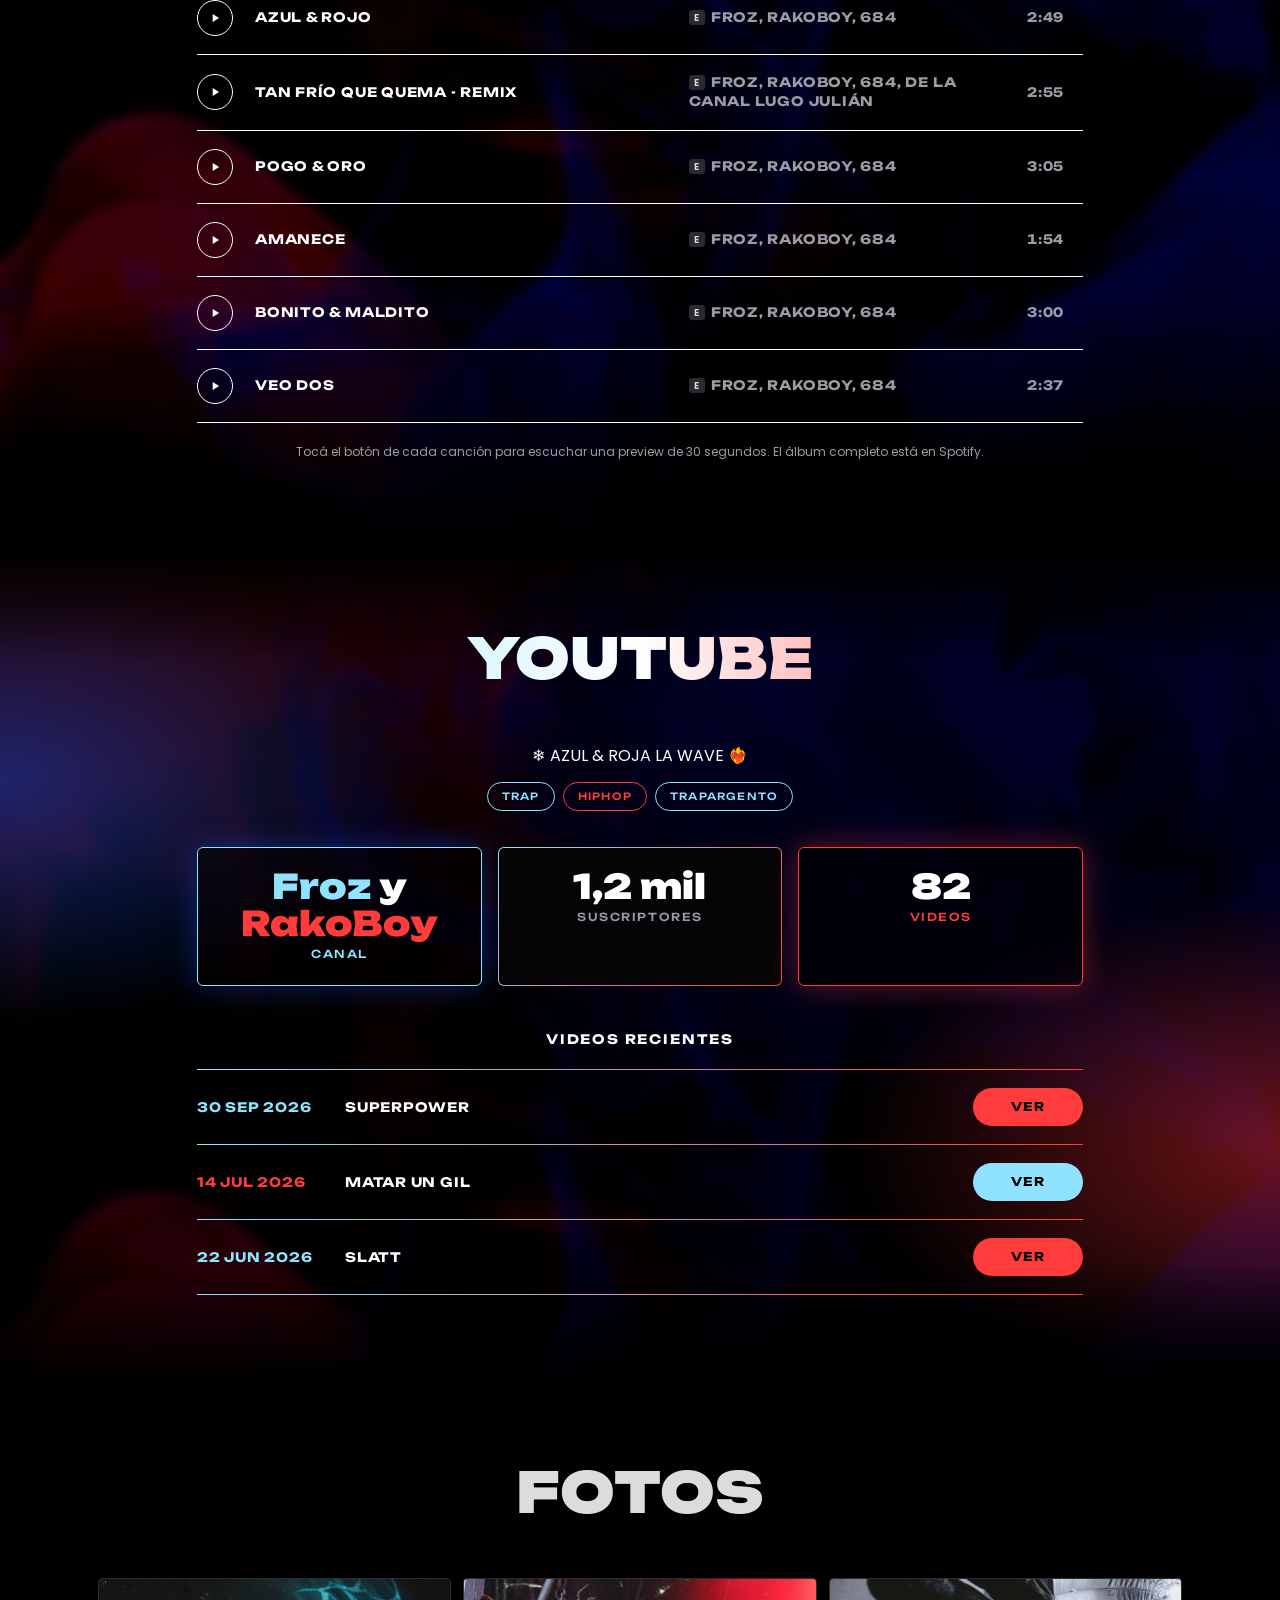
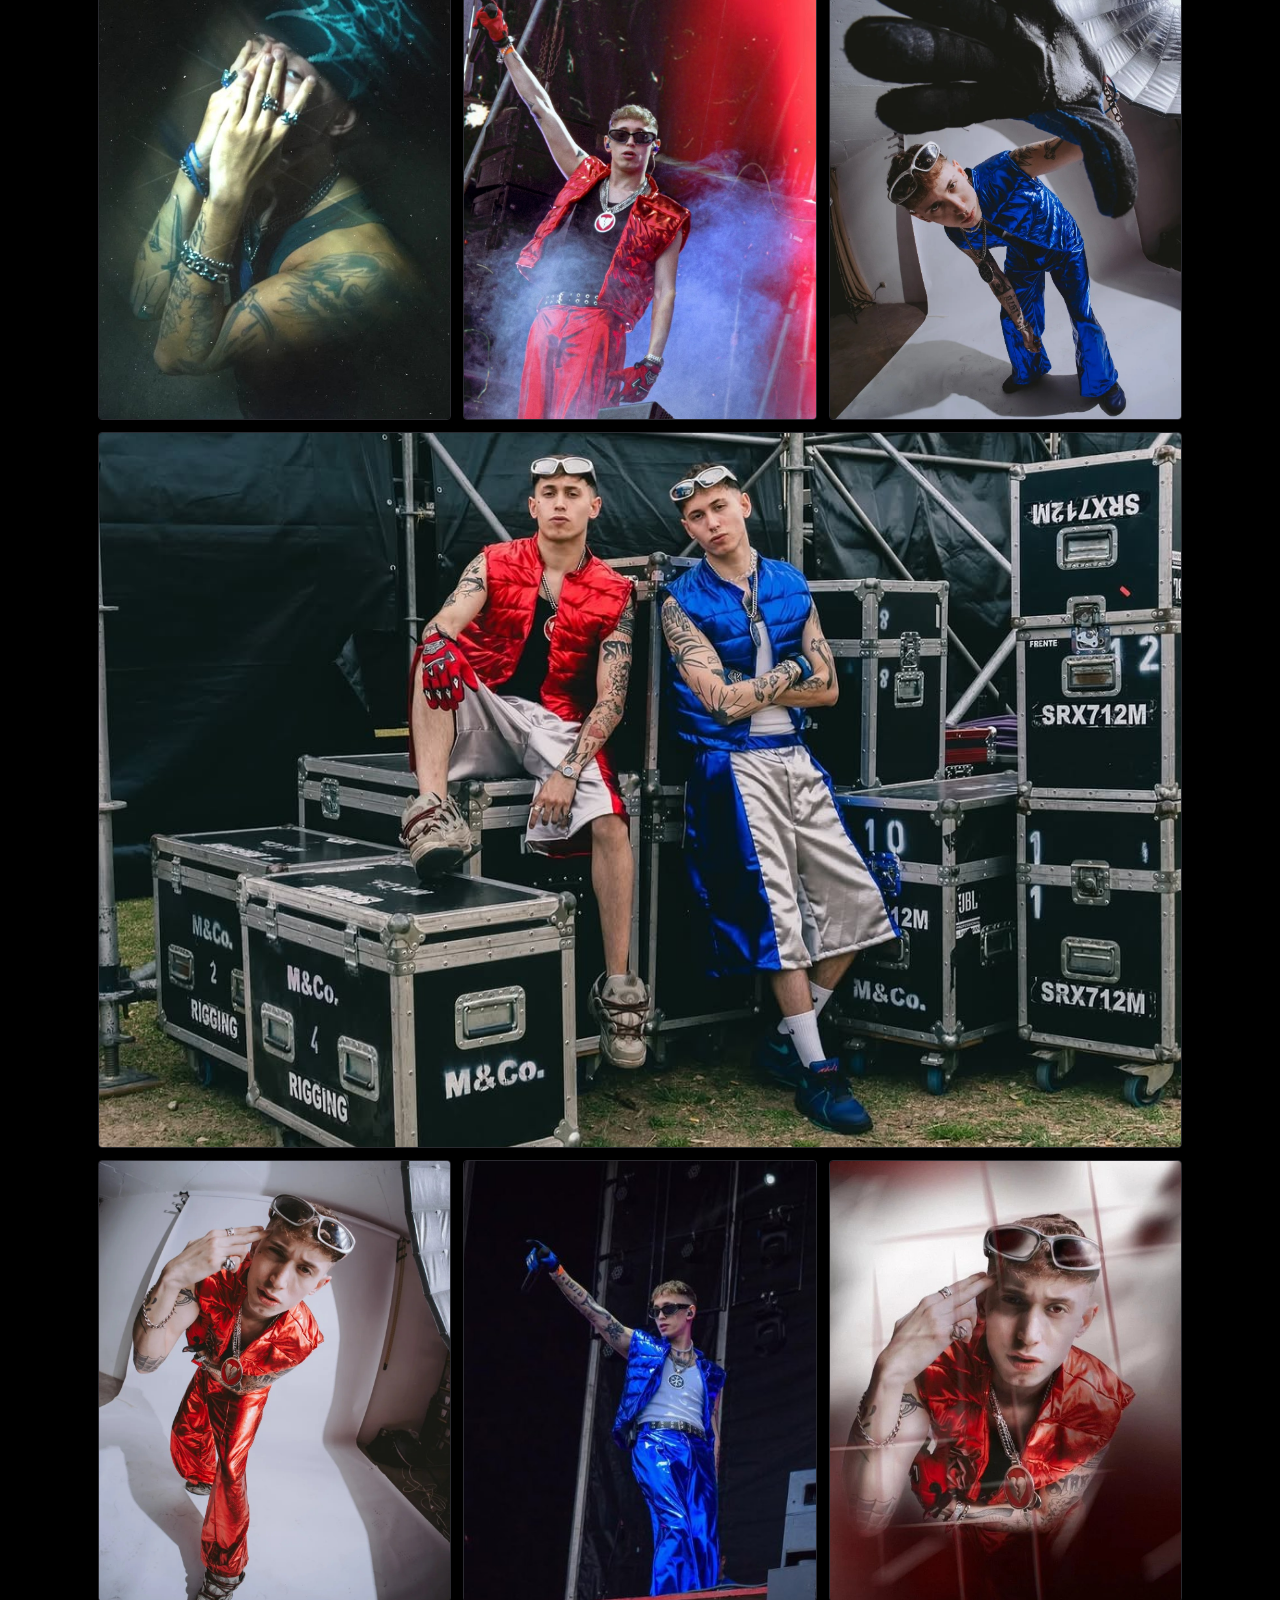
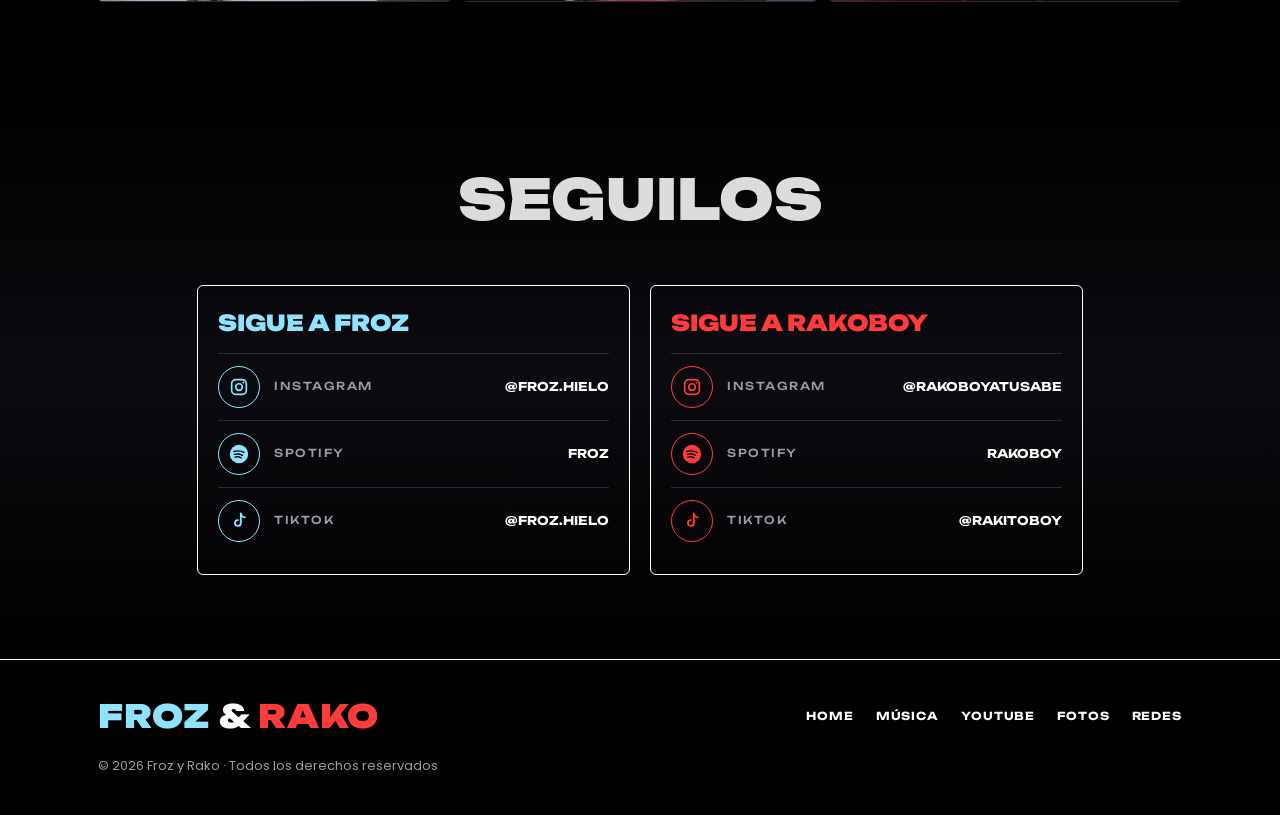
==== commit 605b5450: "Mueve el aviso del nuevo disco a un botón Próximamente en el menú Co-Authored-By: Claude Sonnet 5.5 " ====
--- a/index.html
+++ b/index.html
@@ -170,9 +170,15 @@
 .row.trk.on > span:nth-child(2){color:var(--froz)}
 
 /* próximamente */
-.soon{position:relative;isolation:isolate;overflow:hidden;text-align:center;padding-block:68px}
-.soon::before{content:"";position:absolute;inset:-4%;z-index:-2;background:url(humo.png) center/cover no-repeat;filter:blur(4px) saturate(1.2);opacity:.55}
-.soon::after{content:"";position:absolute;inset:0;z-index:-1;background:linear-gradient(#000 0%,rgba(0,0,0,.6) 14%,rgba(0,0,0,0) 34%,rgba(0,0,0,0) 76%,rgba(0,0,0,.7) 90%,#000 100%),linear-gradient(rgba(0,0,0,.5),rgba(0,0,0,.75))}
+.soon{position:fixed;inset:0;z-index:100;overflow:auto;isolation:isolate;text-align:center;background:#000;padding:76px max(16px,env(safe-area-inset-left,0px)) 56px}
+.soon:not([hidden]){display:grid;place-items:center}
+.soon .close{position:fixed;top:calc(16px + env(safe-area-inset-top,0px));right:max(16px,env(safe-area-inset-right,0px));z-index:2;width:48px;height:48px;border-radius:50%;border:1px solid var(--ink);background:rgba(0,0,0,.5);color:var(--ink);font-size:20px;line-height:1;display:grid;place-items:center}
+.soon .close:hover{background:var(--ink);color:#000}
+.navcta{display:flex;align-items:center;gap:10px}
+.pill.soonbtn{border:1px solid transparent;color:#fff;background:linear-gradient(#000,#000) padding-box,linear-gradient(90deg,var(--froz),var(--rako)) border-box}
+.pill.soonbtn:hover{filter:brightness(1.3)}
+.soon::before{content:"";position:fixed;inset:-4%;z-index:-2;background:url(humo.png) center/cover no-repeat;filter:blur(4px) saturate(1.2);opacity:.55}
+.soon::after{content:"";position:fixed;inset:0;z-index:-1;background:linear-gradient(rgba(0,0,0,.45),rgba(0,0,0,.78))}
 .soon .top{margin:0;font-family:var(--f-wide);font-weight:500;font-size:12px;letter-spacing:.3em;text-transform:uppercase;color:#d6d6de}
 .soon h2{font-size:clamp(26px,6vw,64px);line-height:1.05;color:#fff;margin:16px 0 32px;text-shadow:-3px 0 rgba(255,59,59,.65),3px 0 rgba(143,227,255,.6)}
 .soon .cols{display:grid;grid-template-columns:minmax(0,1fr) minmax(0,1.2fr) minmax(0,1fr);gap:30px;align-items:center;max-width:1000px;margin:0 auto 34px}
@@ -185,7 +191,11 @@
 .soon .bar{height:14px;border-radius:2px;background:var(--froz)}
 .soon .trk:nth-child(even) .bar{background:var(--rako)}
 @media (max-width:640px){
-  .soon{padding-block:52px}
+  .soon{padding-top:72px;padding-bottom:40px}
+  .navcta{gap:6px}
+  .navcta .pill{padding:9px 11px;font-size:9px;letter-spacing:.04em}
+  nav .wrap{gap:8px}
+  nav .logo{font-size:12px}
   .soon .cols{grid-template-columns:1fr 1fr;gap:22px 16px}
   .soon .hid{grid-column:1/-1;order:3}
   .soon .nm.l{text-align:left;order:1}.soon .nm.r{text-align:right;order:2}
@@ -236,7 +246,10 @@
     <li><a href="#fotos">Fotos</a></li>
     <li><a href="#redes">Redes</a></li>
   </ul>
-  <a class="pill" href="https://open.spotify.com/intl-es/album/5TaGIxILND55SL4O99SYcC" target="_blank" rel="noopener">Escuchar</a>
+  <div class="navcta">
+    <a class="pill soonbtn" href="#proximamente">Próximamente</a>
+    <a class="pill" href="https://open.spotify.com/intl-es/album/5TaGIxILND55SL4O99SYcC" target="_blank" rel="noopener">Escuchar</a>
+  </div>
 </div></nav>
 
 <header class="hero" id="top">
@@ -325,7 +338,8 @@
     </div>
   </div>
 </div></section>
-<section class="soon" id="proximamente">
+<section class="soon" id="proximamente" hidden role="dialog" aria-modal="true" aria-label="Próximamente">
+  <button class="close" type="button" aria-label="Cerrar">✕</button>
   <div class="wrap">
     <p class="top">684 Sousai Label presents</p>
     <h2>Something is coming</h2>
@@ -412,5 +426,29 @@
 })();
 </script>
 
+<script>
+(function(){
+  var s=document.getElementById('proximamente'),x=s.querySelector('.close'),last=null;
+  function open(){
+    if(!s.hidden)return;
+    last=document.activeElement;s.hidden=false;document.body.style.overflow='hidden';x.focus();
+  }
+  function close(){
+    if(s.hidden)return;
+    s.hidden=true;document.body.style.overflow='';
+    try{if(location.hash==='#proximamente')history.replaceState(null,'',location.pathname+location.search);}catch(e){}
+    try{if(last&&last.focus)last.focus();}catch(e){}
+  }
+  function sync(){if(location.hash==='#proximamente')open();}
+  [].forEach.call(document.querySelectorAll('a[href="#proximamente"]'),function(a){a.addEventListener('click',open);});
+  [].forEach.call(s.querySelectorAll('a[href="#redes"]'),function(a){a.addEventListener('click',close);});
+  x.addEventListener('click',close);
+  s.addEventListener('click',function(e){if(e.target===s)close();});
+  document.addEventListener('keydown',function(e){if(e.key==='Escape')close();});
+  window.addEventListener('hashchange',sync);
+  sync();
+})();
+</script>
+
 </body>
 </html>
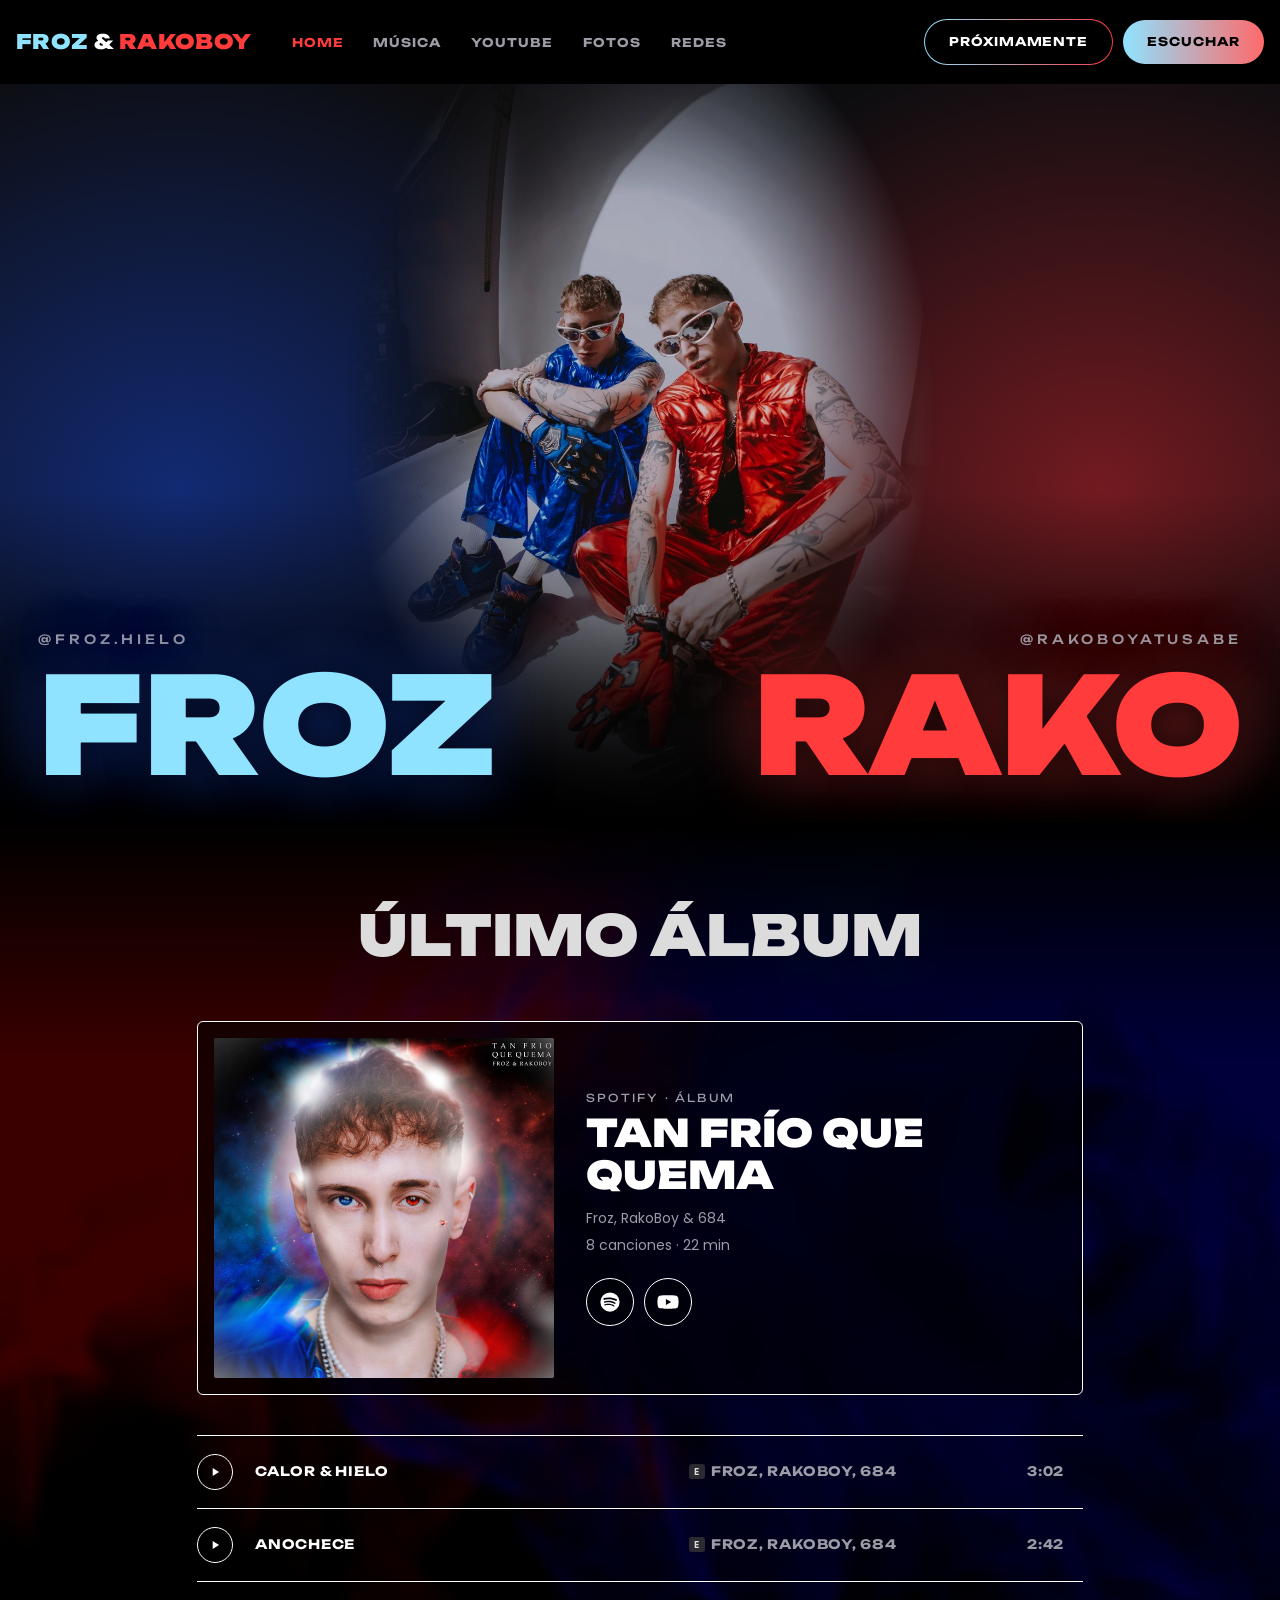
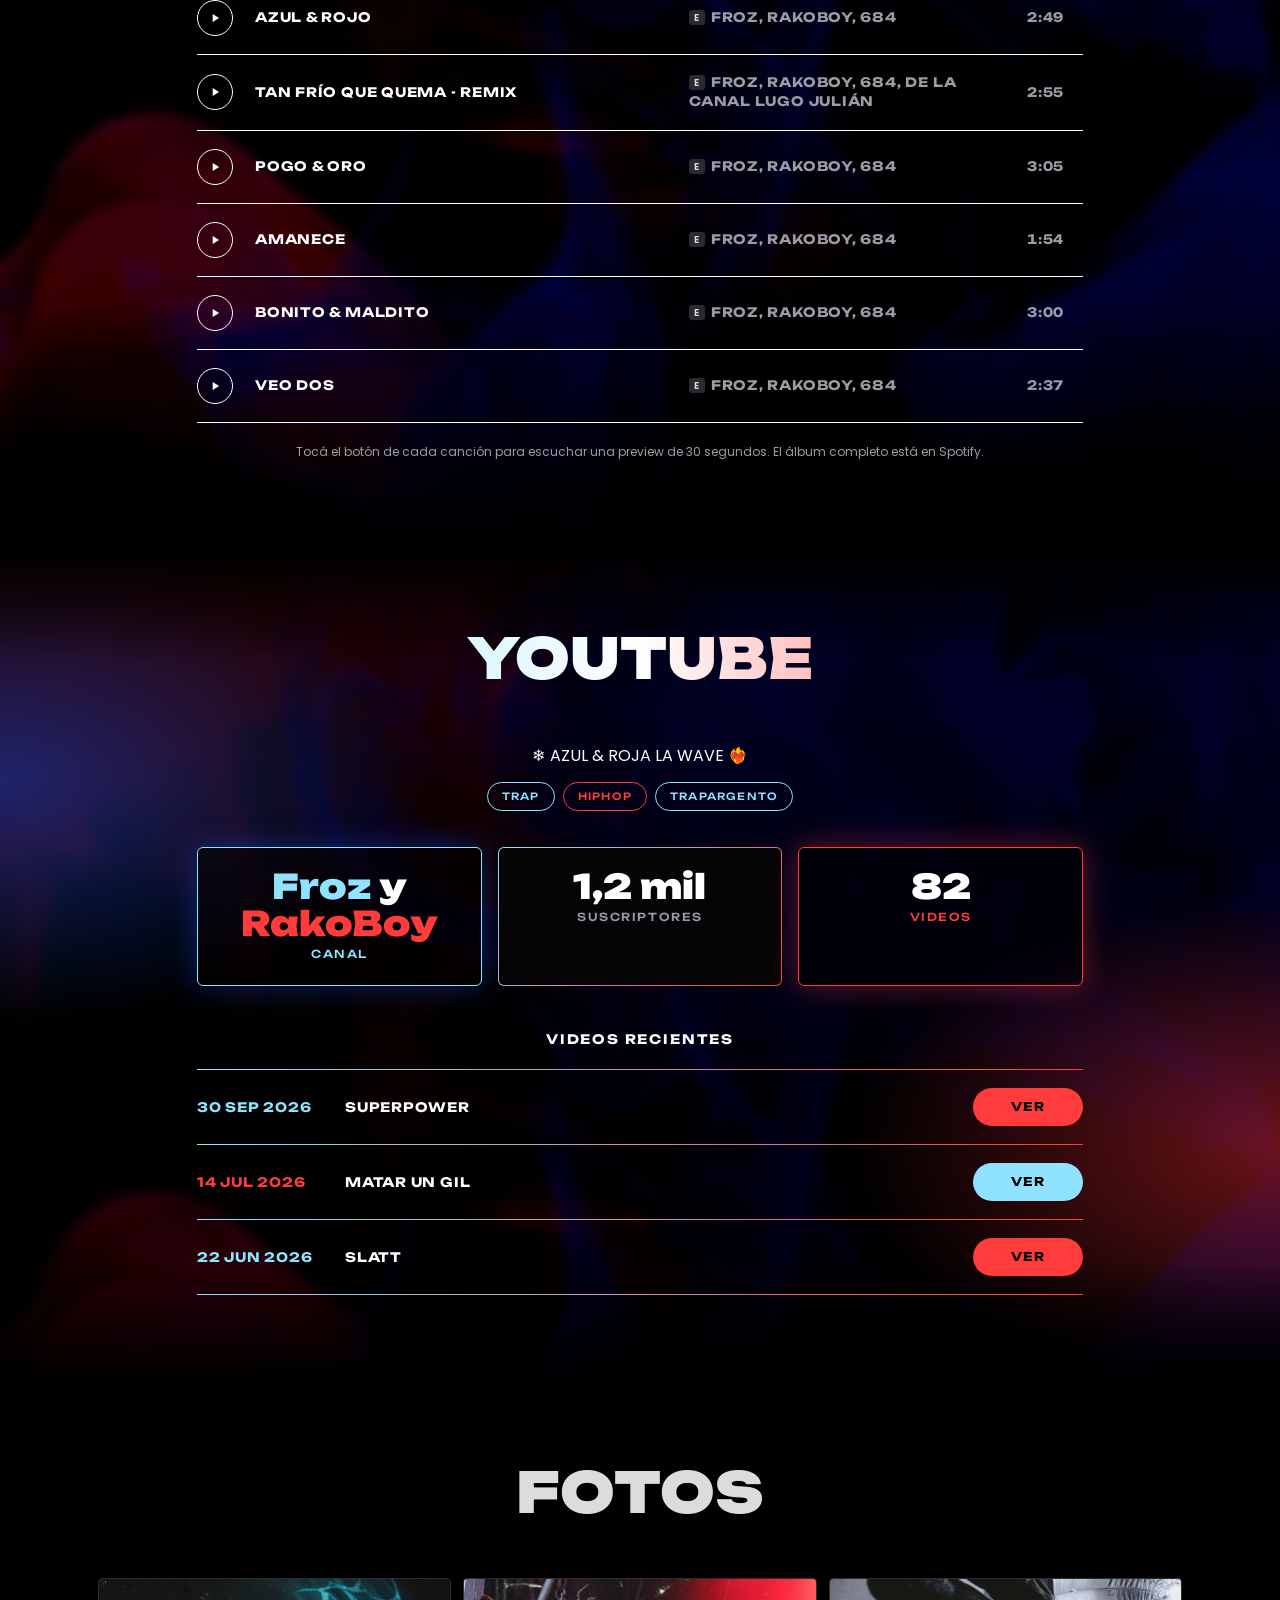
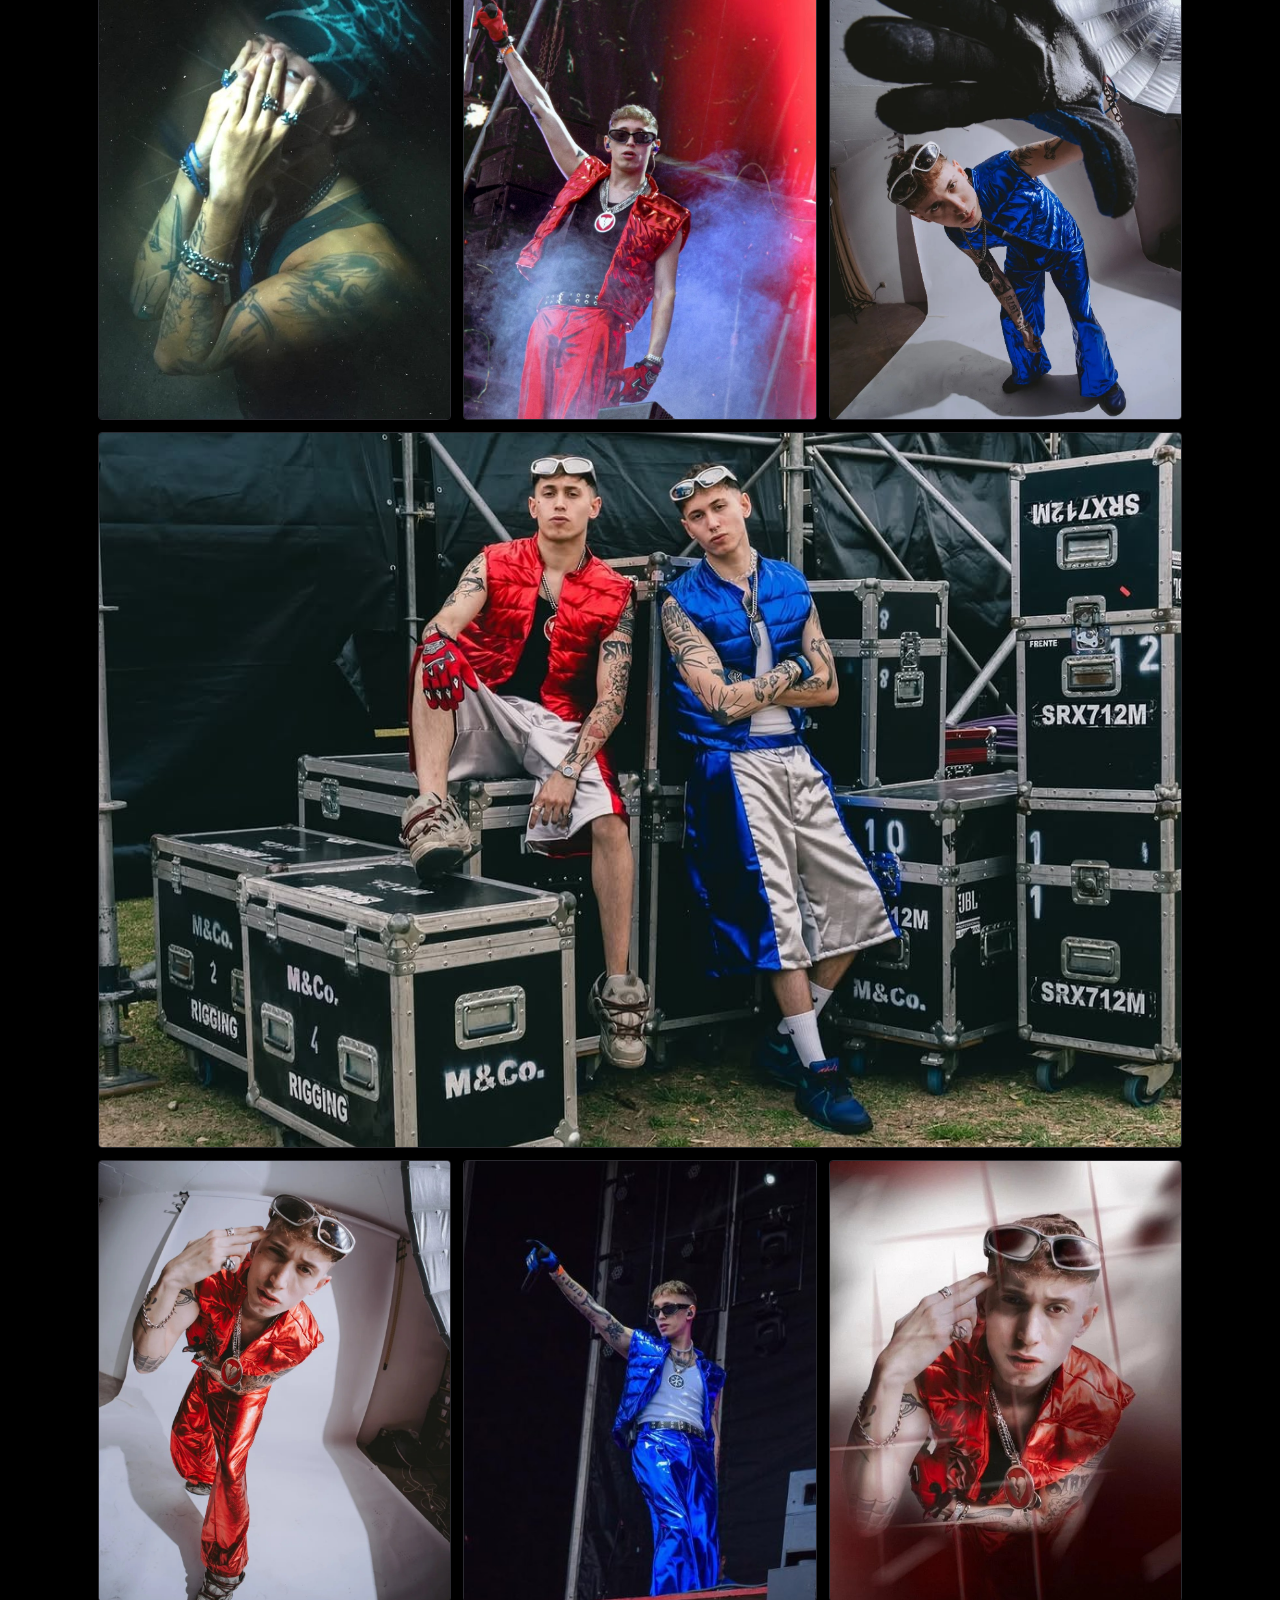
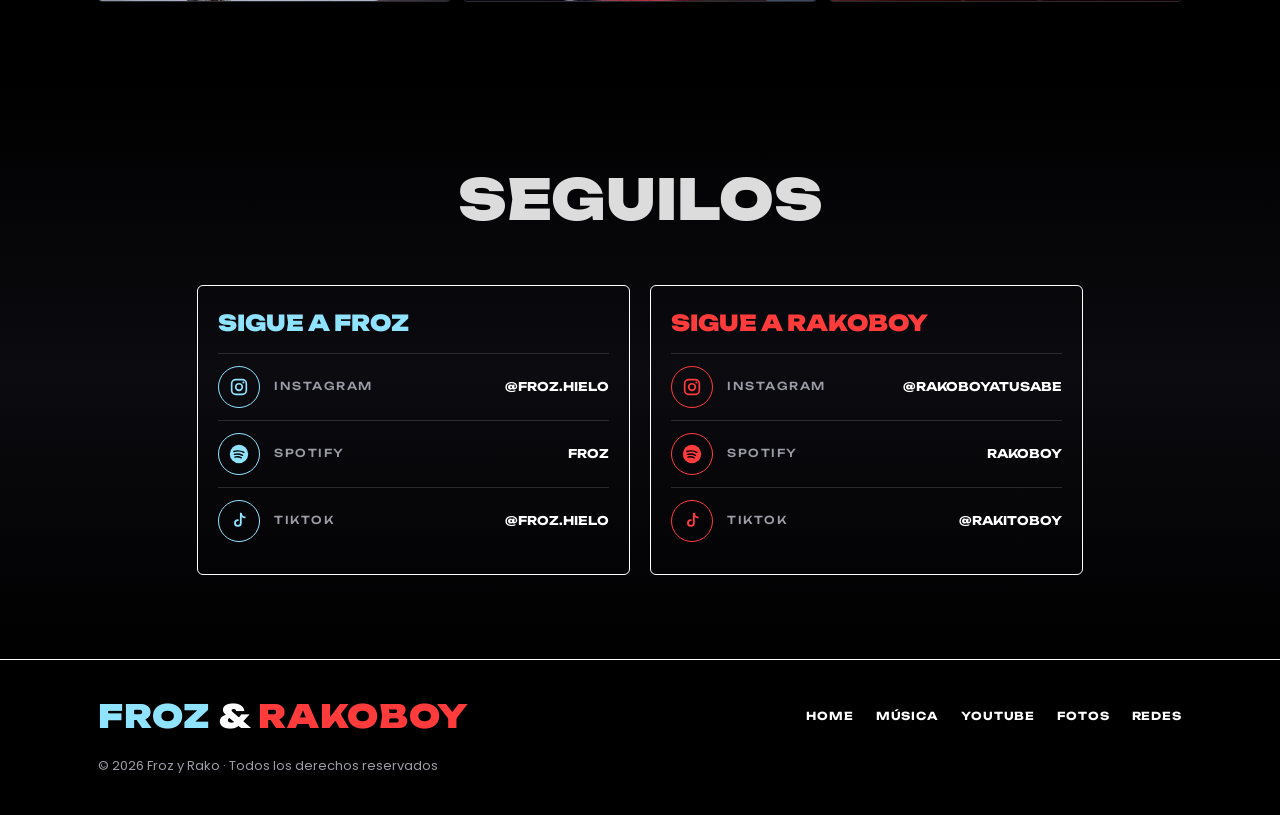
==== commit d90a5db7: "Cambia RAKO por RAKOBOY en el logo del menú y del pie de página Co-Authored-By: Claude Sonnet 5.5 <n" ====
--- a/index.html
+++ b/index.html
@@ -169,36 +169,38 @@
 .row.trk.on .play .pl{display:none}.row.trk.on .play .pa{display:block}
 .row.trk.on > span:nth-child(2){color:var(--froz)}
 
+/* página Próximamente */
+.soon{--min:max(620px,calc(100vh - 84px));padding:0;position:relative;isolation:isolate;overflow:hidden;min-height:var(--min);display:grid;grid-template-columns:1fr 1fr;grid-template-rows:minmax(var(--min),auto);background:#000}
+.soon .h{position:relative;overflow:hidden;grid-row:1}
+.soon .h img{position:absolute;inset:0;width:100%;height:100%;object-fit:cover;object-position:50% 25%}
+.soon .h::after{content:"";position:absolute;inset:0}
+.soon .h.l::after{background:linear-gradient(rgba(23,71,214,.45),rgba(0,0,20,.86))}
+.soon .h.r::after{background:linear-gradient(rgba(255,45,55,.4),rgba(30,0,0,.9))}
+.soon .sline{position:absolute;left:50%;top:0;bottom:0;width:2px;background:linear-gradient(var(--froz),var(--rako));z-index:2}
+.soon .sname{position:absolute;top:34px;margin:0;z-index:3;font-family:var(--f-wide);font-weight:900;font-size:30px;text-transform:uppercase}
+.soon .sname.l{left:max(16px,4vw);color:var(--froz)}.soon .sname.r{right:max(16px,4vw);color:var(--rako)}
+.soon .scontent{position:absolute;left:0;right:0;bottom:0;z-index:3;padding:0 max(16px,env(safe-area-inset-left,0px)) 52px;text-align:center;display:grid;justify-items:center}
+.soon .top{margin:0 0 14px;font-family:var(--f-wide);font-weight:500;font-size:12px;letter-spacing:.3em;text-transform:uppercase;color:#e4e4ea;text-shadow:0 0 14px #000}
+.soon h2{margin:0 0 28px;font-size:clamp(34px,7.4vw,92px);line-height:1.02;background:linear-gradient(90deg,var(--froz),#fff 50%,var(--rako));-webkit-background-clip:text;background-clip:text;color:transparent;-webkit-text-fill-color:transparent;filter:drop-shadow(0 6px 30px rgba(0,0,0,.9))}
+@media (max-width:640px){
+  .soon{--min:max(560px,calc(100vh - 72px))}
+  .soon .sname{font-size:20px;top:22px}
+  .soon .scontent{padding-bottom:36px}
+  .soon .top{font-size:10px;letter-spacing:.22em}
+}
 /* próximamente */
-.soon{position:fixed;inset:0;z-index:100;overflow:auto;isolation:isolate;text-align:center;background:#000;padding:76px max(16px,env(safe-area-inset-left,0px)) 56px}
-.soon:not([hidden]){display:grid;place-items:center}
-.soon .close{position:fixed;top:calc(16px + env(safe-area-inset-top,0px));right:max(16px,env(safe-area-inset-right,0px));z-index:2;width:48px;height:48px;border-radius:50%;border:1px solid var(--ink);background:rgba(0,0,0,.5);color:var(--ink);font-size:20px;line-height:1;display:grid;place-items:center}
-.soon .close:hover{background:var(--ink);color:#000}
 .navcta{display:flex;align-items:center;gap:10px}
 .pill.soonbtn{border:1px solid transparent;color:#fff;background:linear-gradient(#000,#000) padding-box,linear-gradient(90deg,var(--froz),var(--rako)) border-box}
 .pill.soonbtn:hover{filter:brightness(1.3)}
-.soon::before{content:"";position:fixed;inset:-4%;z-index:-2;background:url(humo.png) center/cover no-repeat;filter:blur(4px) saturate(1.2);opacity:.55}
-.soon::after{content:"";position:fixed;inset:0;z-index:-1;background:linear-gradient(rgba(0,0,0,.45),rgba(0,0,0,.78))}
-.soon .top{margin:0;font-family:var(--f-wide);font-weight:500;font-size:12px;letter-spacing:.3em;text-transform:uppercase;color:#d6d6de}
-.soon h2{font-size:clamp(26px,6vw,64px);line-height:1.05;color:#fff;margin:16px 0 32px;text-shadow:-3px 0 rgba(255,59,59,.65),3px 0 rgba(143,227,255,.6)}
-.soon .cols{display:grid;grid-template-columns:minmax(0,1fr) minmax(0,1.2fr) minmax(0,1fr);gap:30px;align-items:center;max-width:1000px;margin:0 auto 34px}
-.soon .nm{font-family:var(--f-wide);font-weight:900;font-size:clamp(26px,5vw,54px);line-height:1;text-transform:uppercase}
-.soon .nm.l{color:var(--froz);text-align:right;text-shadow:0 0 40px rgba(23,71,214,.8)}
-.soon .nm.r{color:var(--rako);text-align:left;text-shadow:0 0 40px rgba(255,59,59,.7)}
-.soon .trk{display:grid;grid-template-columns:34px minmax(0,1fr) 52px;gap:12px;align-items:center;padding:11px 0;border-top:1px solid var(--line);font-family:var(--f-wide);font-weight:700;font-size:13px;letter-spacing:.06em;text-align:left}
-.soon .trk:last-child{border-bottom:1px solid var(--line)}
-.soon .trk em{font-style:normal;color:var(--muted)}
-.soon .bar{height:14px;border-radius:2px;background:var(--froz)}
-.soon .trk:nth-child(even) .bar{background:var(--rako)}
 @media (max-width:640px){
-  .soon{padding-top:72px;padding-bottom:40px}
   .navcta{gap:6px}
   .navcta .pill{padding:9px 11px;font-size:9px;letter-spacing:.04em}
   nav .wrap{gap:8px}
   nav .logo{font-size:12px}
-  .soon .cols{grid-template-columns:1fr 1fr;gap:22px 16px}
-  .soon .hid{grid-column:1/-1;order:3}
-  .soon .nm.l{text-align:left;order:1}.soon .nm.r{text-align:right;order:2}
+}
+@media (max-width:480px){
+  nav .logo{white-space:normal;max-width:92px;line-height:1.15}
+  footer .logo{font-size:22px;white-space:normal;max-width:100%}
 }
 
 /* footer */
@@ -238,7 +240,7 @@
 </head>
 <body>
 <nav><div class="wrap">
-  <a class="logo" href="#top"><i>FROZ</i> <b>&amp;</b> RAKO</a>
+  <a class="logo" href="#top"><i>FROZ</i> <b>&amp;</b> RAKOBOY</a>
   <ul>
     <li><a class="on" href="#top">Home</a></li>
     <li><a href="#musica">Música</a></li>
@@ -252,6 +254,7 @@
   </div>
 </div></nav>
 
+<div id="inicio">
 <header class="hero" id="top">
   <img class="face" src="duo2.jpg" alt="Froz y RakoBoy sentados en un estudio, uno con ropa roja metalizada y el otro con ropa azul">
   <h1 class="f"><small>@froz.hielo</small>Froz</h1>
@@ -338,28 +341,24 @@
     </div>
   </div>
 </div></section>
-<section class="soon" id="proximamente" hidden role="dialog" aria-modal="true" aria-label="Próximamente">
-  <button class="close" type="button" aria-label="Cerrar">✕</button>
-  <div class="wrap">
+</main>
+</div>
+
+<section class="soon" id="proximamente" hidden aria-label="Próximamente">
+  <div class="h l"><img src="foto8hd.jpg" alt=""></div>
+  <div class="h r"><img src="foto9hd.jpg" alt=""></div>
+  <div class="sline"></div>
+  <p class="sname l">Froz</p><p class="sname r">Rako</p>
+  <div class="scontent">
     <p class="top">684 Sousai Label presents</p>
     <h2>Something is coming</h2>
-    <div class="cols">
-      <div class="nm l">Froz</div>
-      <div class="hid" aria-hidden="true">
-        <div class="trk"><em>01</em><span class="bar"></span><em>?:??</em></div>
-        <div class="trk"><em>02</em><span class="bar"></span><em>?:??</em></div>
-        <div class="trk"><em>03</em><span class="bar"></span><em>?:??</em></div>
-        <div class="trk"><em>04</em><span class="bar"></span><em>?:??</em></div>
-      </div>
-      <div class="nm r">Rako</div>
-    </div>
     <a class="pill" href="#redes">Seguilos para enterarte primero</a>
   </div>
 </section>
-</main>
+
 
 <footer><div class="wrap">
-  <a class="logo" href="#top"><i>FROZ</i> <b>&amp;</b> RAKO</a>
+  <a class="logo" href="#top"><i>FROZ</i> <b>&amp;</b> RAKOBOY</a>
   <ul>
     <li><a href="#top">Home</a></li>
     <li><a href="#musica">Música</a></li>
@@ -428,25 +427,23 @@
 
 <script>
 (function(){
-  var s=document.getElementById('proximamente'),x=s.querySelector('.close'),last=null;
-  function open(){
-    if(!s.hidden)return;
-    last=document.activeElement;s.hidden=false;document.body.style.overflow='hidden';x.focus();
+  var inicio=document.getElementById('inicio'),soon=document.getElementById('proximamente');
+  var home=document.querySelector('nav ul a.on');
+  var primera=true;
+  function route(){
+    var h=location.hash,id=h.slice(1),enSoon=(h==='#proximamente'),veniaDeSoon=!soon.hidden;
+    soon.hidden=!enSoon;inicio.hidden=enSoon;
+    if(home)home.classList.toggle('on',!enSoon);
+    if(enSoon){window.scrollTo(0,0);}
+    else{
+      var el=id&&document.getElementById(id);
+      if(el&&(veniaDeSoon||primera)){el.scrollIntoView();}
+      else if(veniaDeSoon){window.scrollTo(0,0);}
+    }
+    primera=false;
   }
-  function close(){
-    if(s.hidden)return;
-    s.hidden=true;document.body.style.overflow='';
-    try{if(location.hash==='#proximamente')history.replaceState(null,'',location.pathname+location.search);}catch(e){}
-    try{if(last&&last.focus)last.focus();}catch(e){}
-  }
-  function sync(){if(location.hash==='#proximamente')open();}
-  [].forEach.call(document.querySelectorAll('a[href="#proximamente"]'),function(a){a.addEventListener('click',open);});
-  [].forEach.call(s.querySelectorAll('a[href="#redes"]'),function(a){a.addEventListener('click',close);});
-  x.addEventListener('click',close);
-  s.addEventListener('click',function(e){if(e.target===s)close();});
-  document.addEventListener('keydown',function(e){if(e.key==='Escape')close();});
-  window.addEventListener('hashchange',sync);
-  sync();
+  window.addEventListener('hashchange',route);
+  route();
 })();
 </script>
 
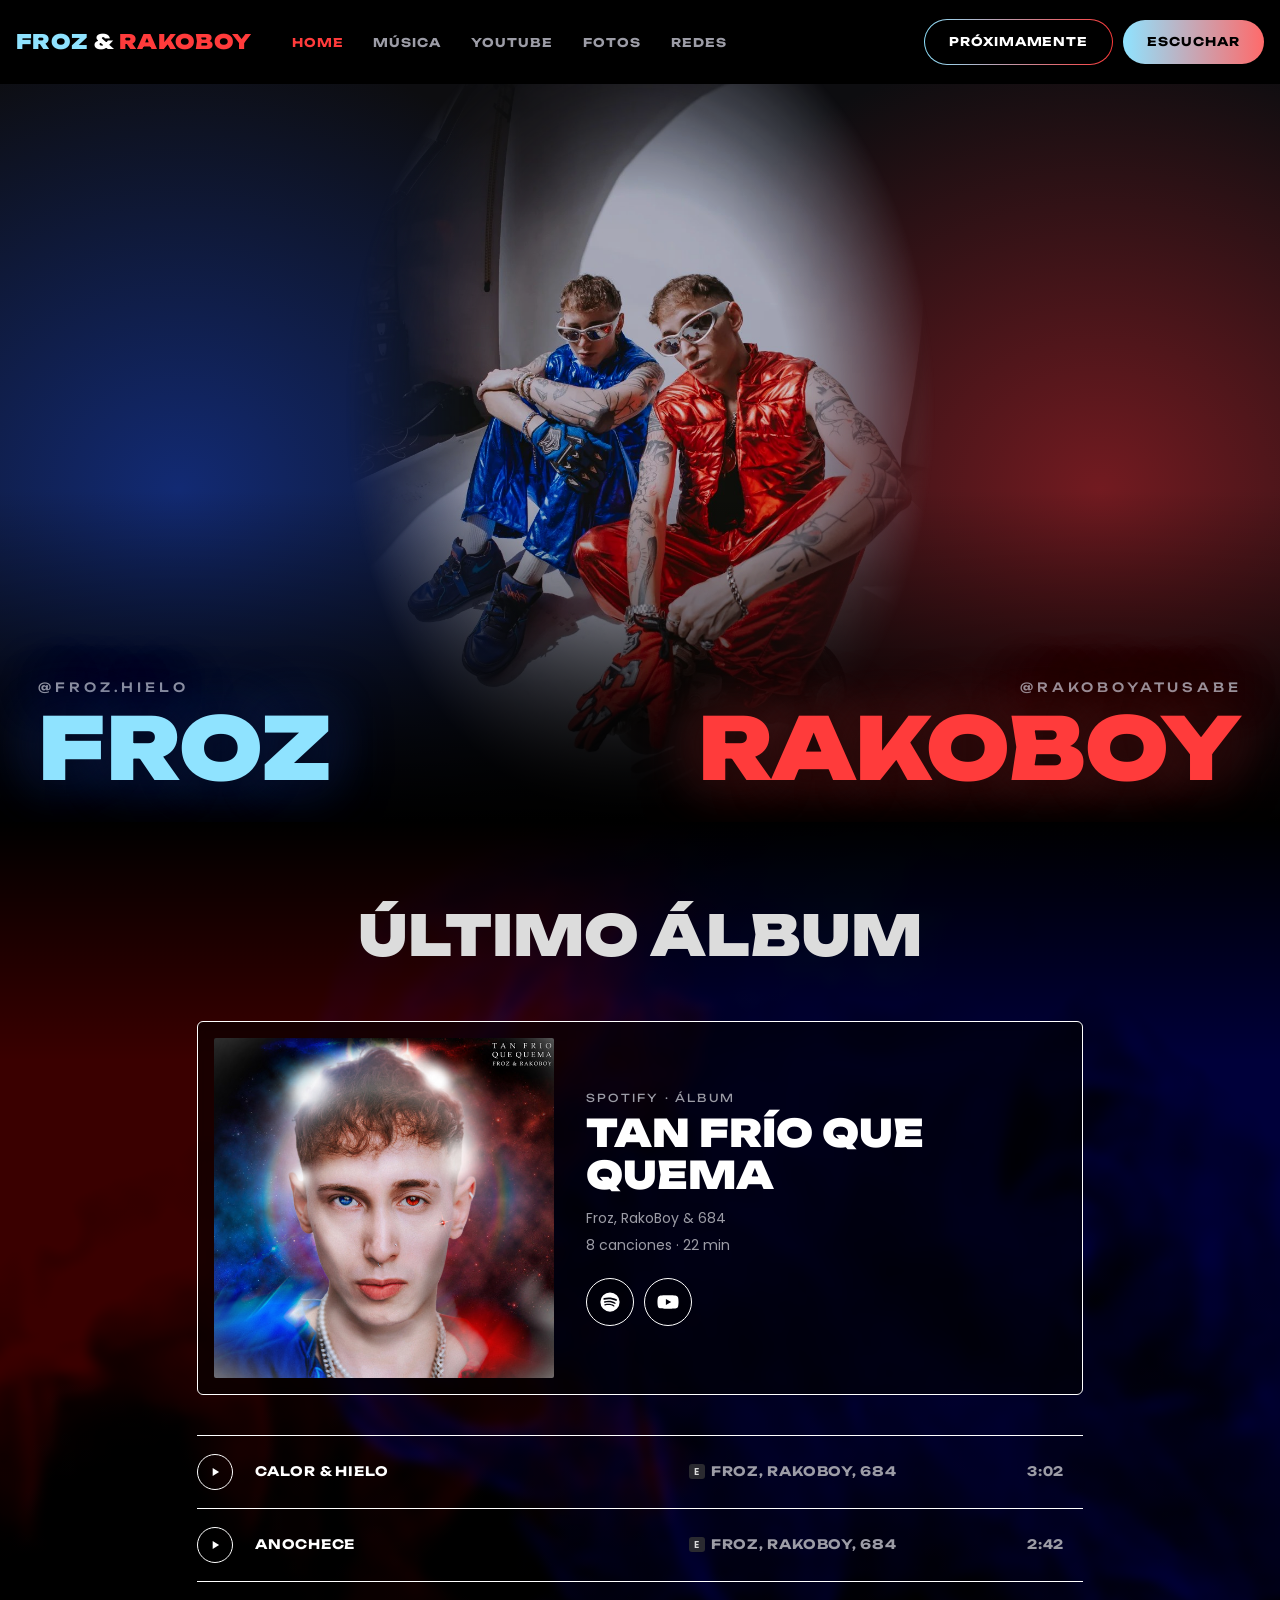
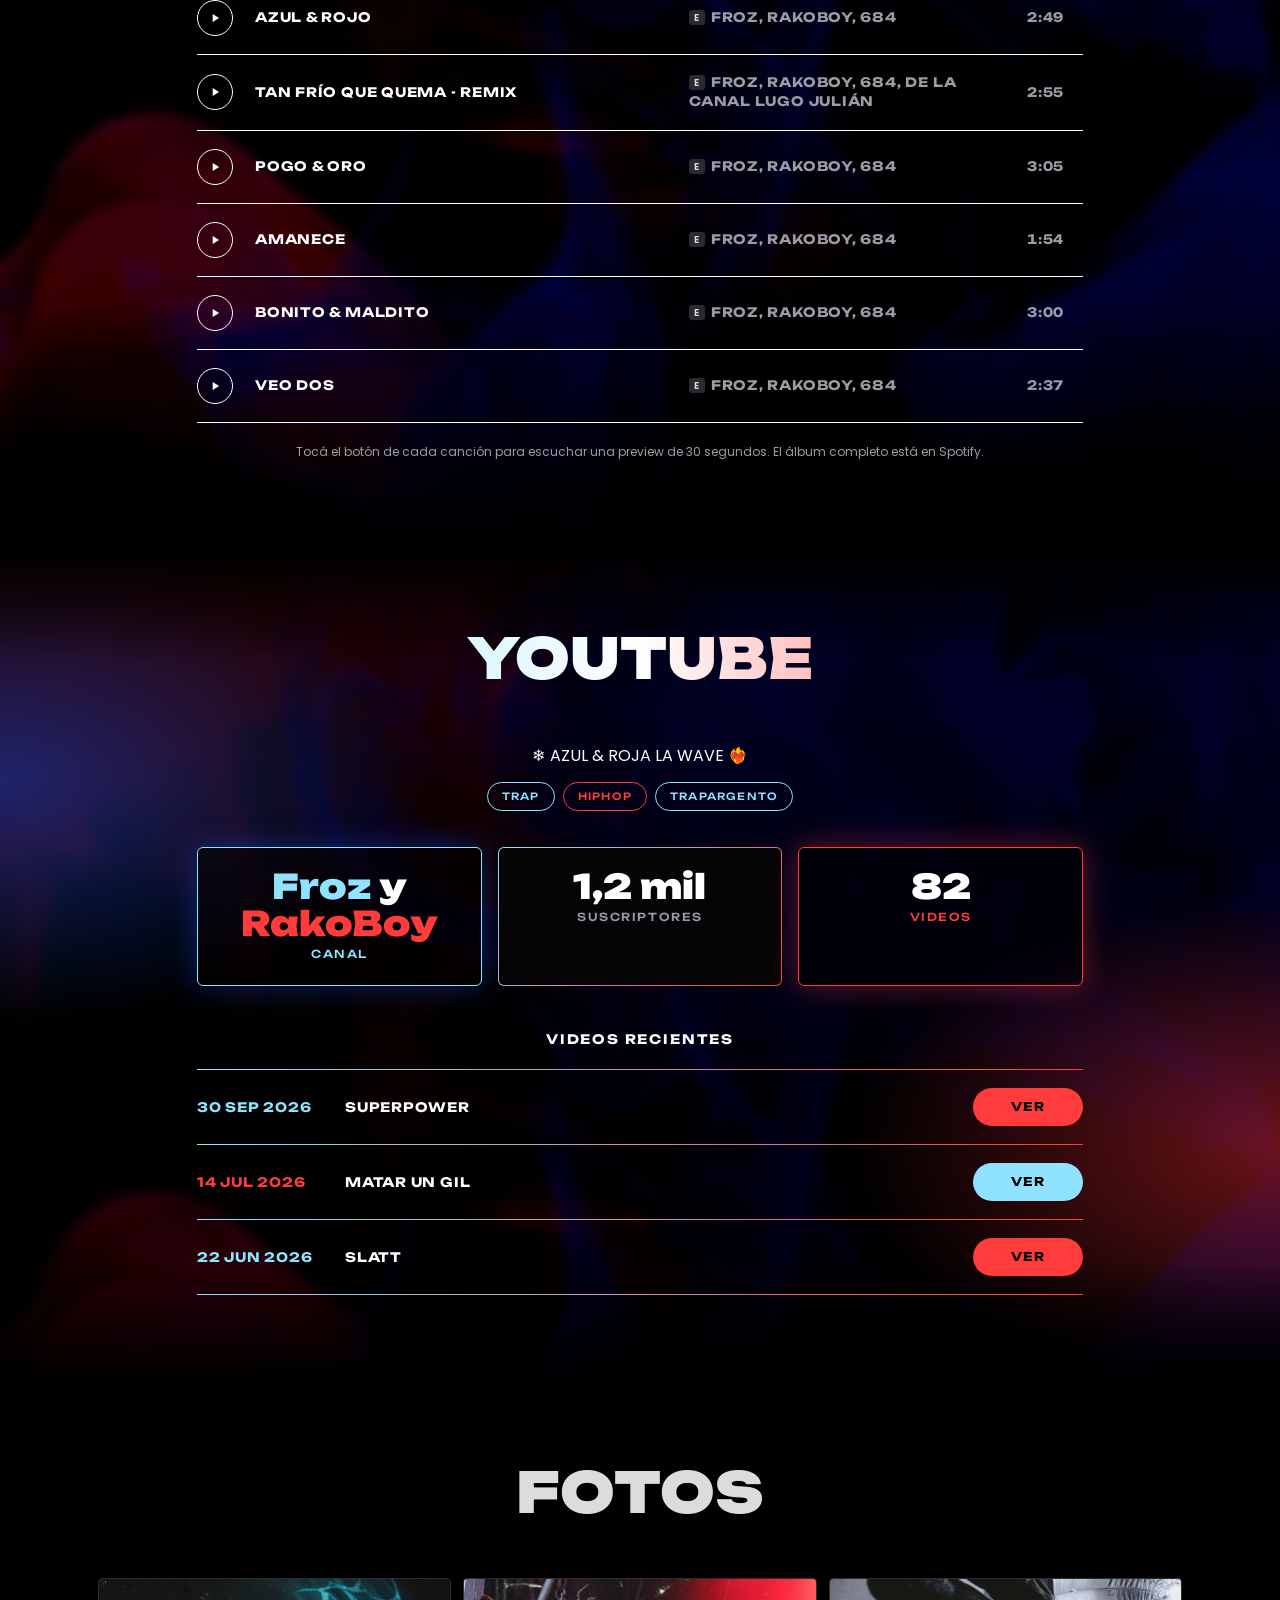
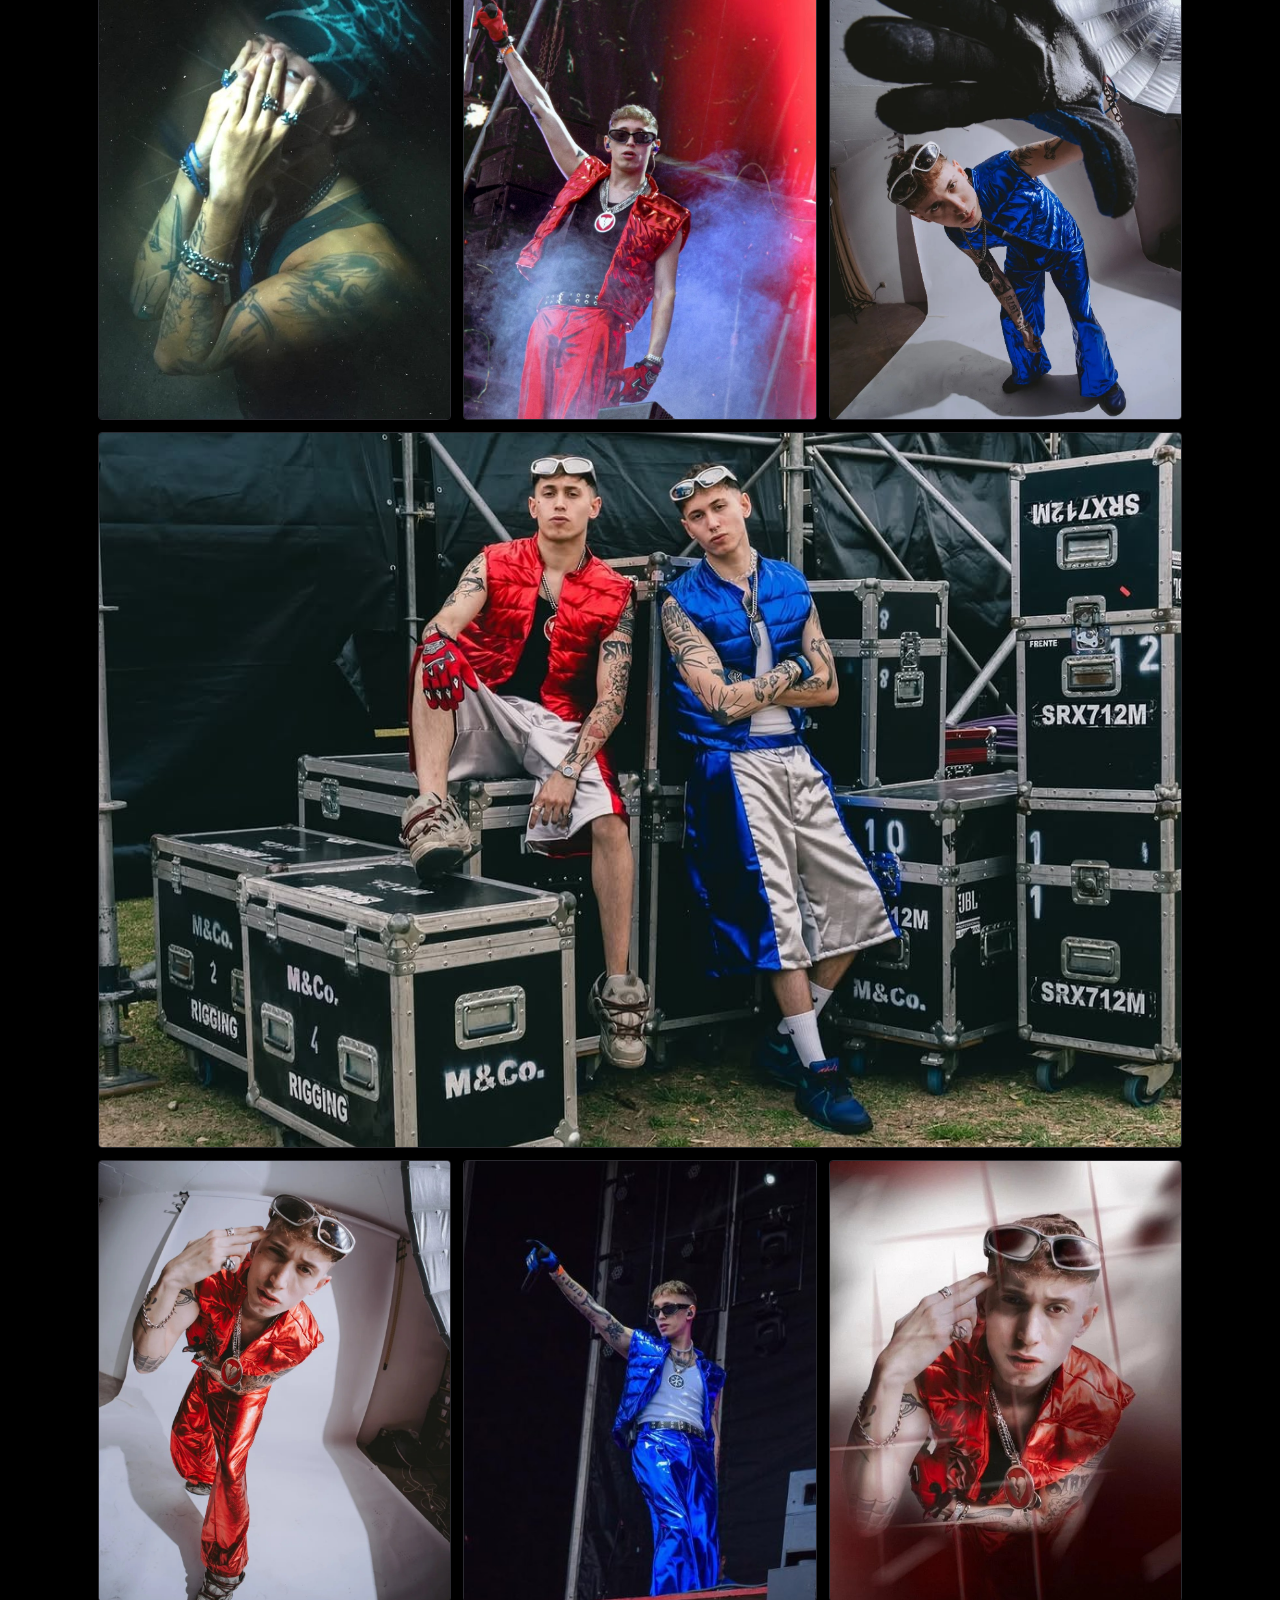
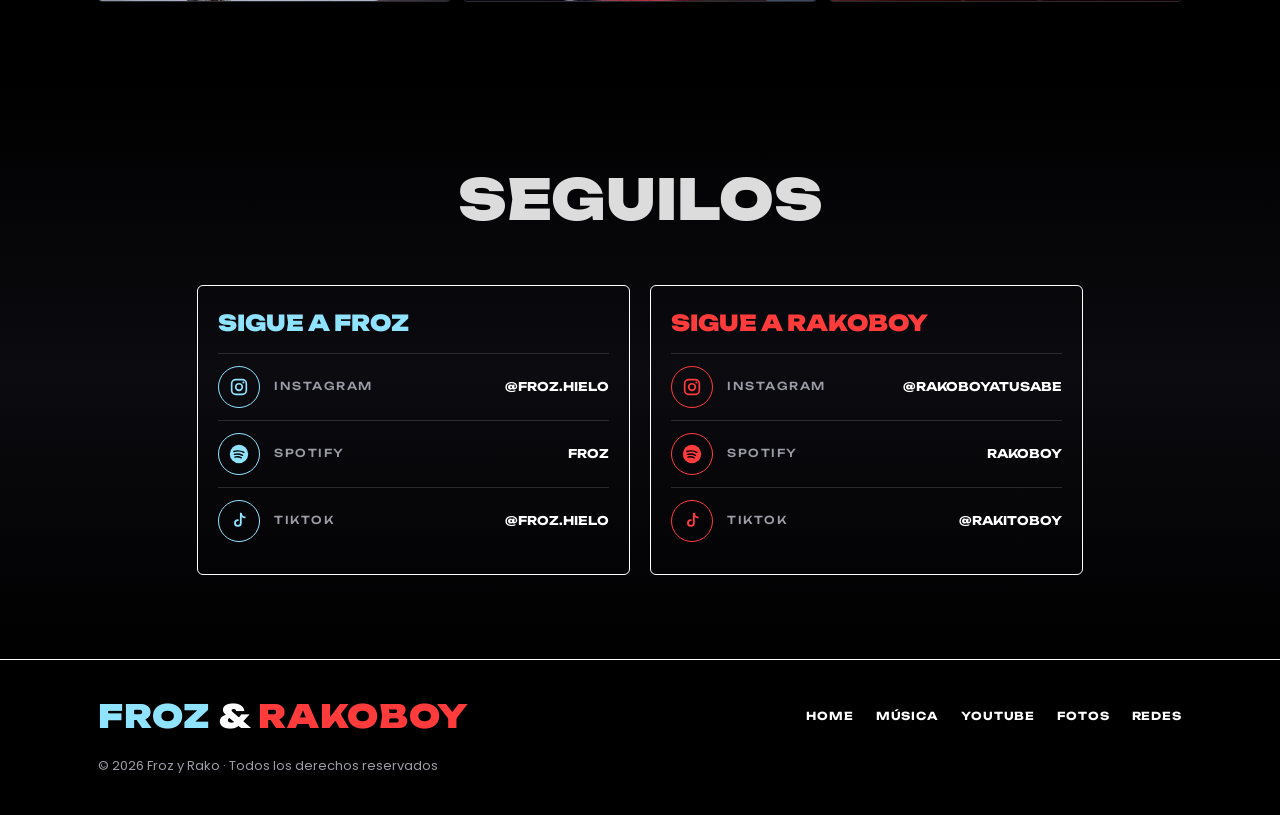
==== commit 2aeb51e8: "Portada: RAKOBOY con las letras ajustadas para que entre Co-Authored-By: Claude Sonnet 5.5 <noreply@" ====
--- a/index.html
+++ b/index.html
@@ -45,7 +45,7 @@
 .hero::before{content:"";position:absolute;inset:0;z-index:-2;background:radial-gradient(55% 85% at 14% 55%,rgba(23,71,214,.5),transparent 72%),radial-gradient(55% 85% at 86% 55%,rgba(255,45,55,.42),transparent 72%)}
 .hero::after{content:"";position:absolute;inset:auto 0 0;height:45%;z-index:-1;background:linear-gradient(transparent,#000)}
 .hero .face{position:absolute;left:50%;top:0;height:100%;width:auto;max-width:none;transform:translateX(-50%) scaleX(-1);z-index:-1;filter:brightness(.82) contrast(1.05);-webkit-mask-image:radial-gradient(ellipse 50% 56% at 50% 44%,#000 52%,transparent 100%);mask-image:radial-gradient(ellipse 50% 56% at 50% 44%,#000 52%,transparent 100%)}
-.hero h1{margin:0;font-family:var(--f-wide);font-weight:900;font-size:clamp(34px,10.5vw,148px);line-height:1;text-transform:uppercase;letter-spacing:-.01em;padding:0 max(16px,env(safe-area-inset-left,0px),3vw) 30px;min-width:0}
+.hero h1{margin:0;font-family:var(--f-wide);font-weight:900;font-size:clamp(28px,6.7vw,96px);line-height:1;text-transform:uppercase;letter-spacing:-.01em;padding:0 max(16px,env(safe-area-inset-left,0px),3vw) 30px;min-width:0}
 .hero h1 small{display:block;font-family:var(--f-wide);font-weight:500;font-size:clamp(9px,1vw,13px);letter-spacing:.3em;margin-bottom:12px;color:var(--muted)}
 .hero .f{color:var(--froz);text-align:left;text-shadow:0 0 40px rgba(0,0,0,.85),0 0 60px rgba(23,71,214,.7)}
 .hero .r{color:var(--rako);text-align:right;text-shadow:0 0 40px rgba(0,0,0,.85),0 0 60px rgba(255,59,59,.6)}
@@ -198,6 +198,9 @@
   nav .wrap{gap:8px}
   nav .logo{font-size:12px}
 }
+@media (max-width:640px){
+  .hero h1{font-size:clamp(16px,5.6vw,40px)}
+}
 @media (max-width:480px){
   nav .logo{white-space:normal;max-width:92px;line-height:1.15}
   footer .logo{font-size:22px;white-space:normal;max-width:100%}
@@ -258,7 +261,7 @@
 <header class="hero" id="top">
   <img class="face" src="duo2.jpg" alt="Froz y RakoBoy sentados en un estudio, uno con ropa roja metalizada y el otro con ropa azul">
   <h1 class="f"><small>@froz.hielo</small>Froz</h1>
-  <h1 class="r"><small>@rakoboyatusabe</small>Rako</h1>
+  <h1 class="r"><small>@rakoboyatusabe</small>RakoBoy</h1>
 </header>
 
 
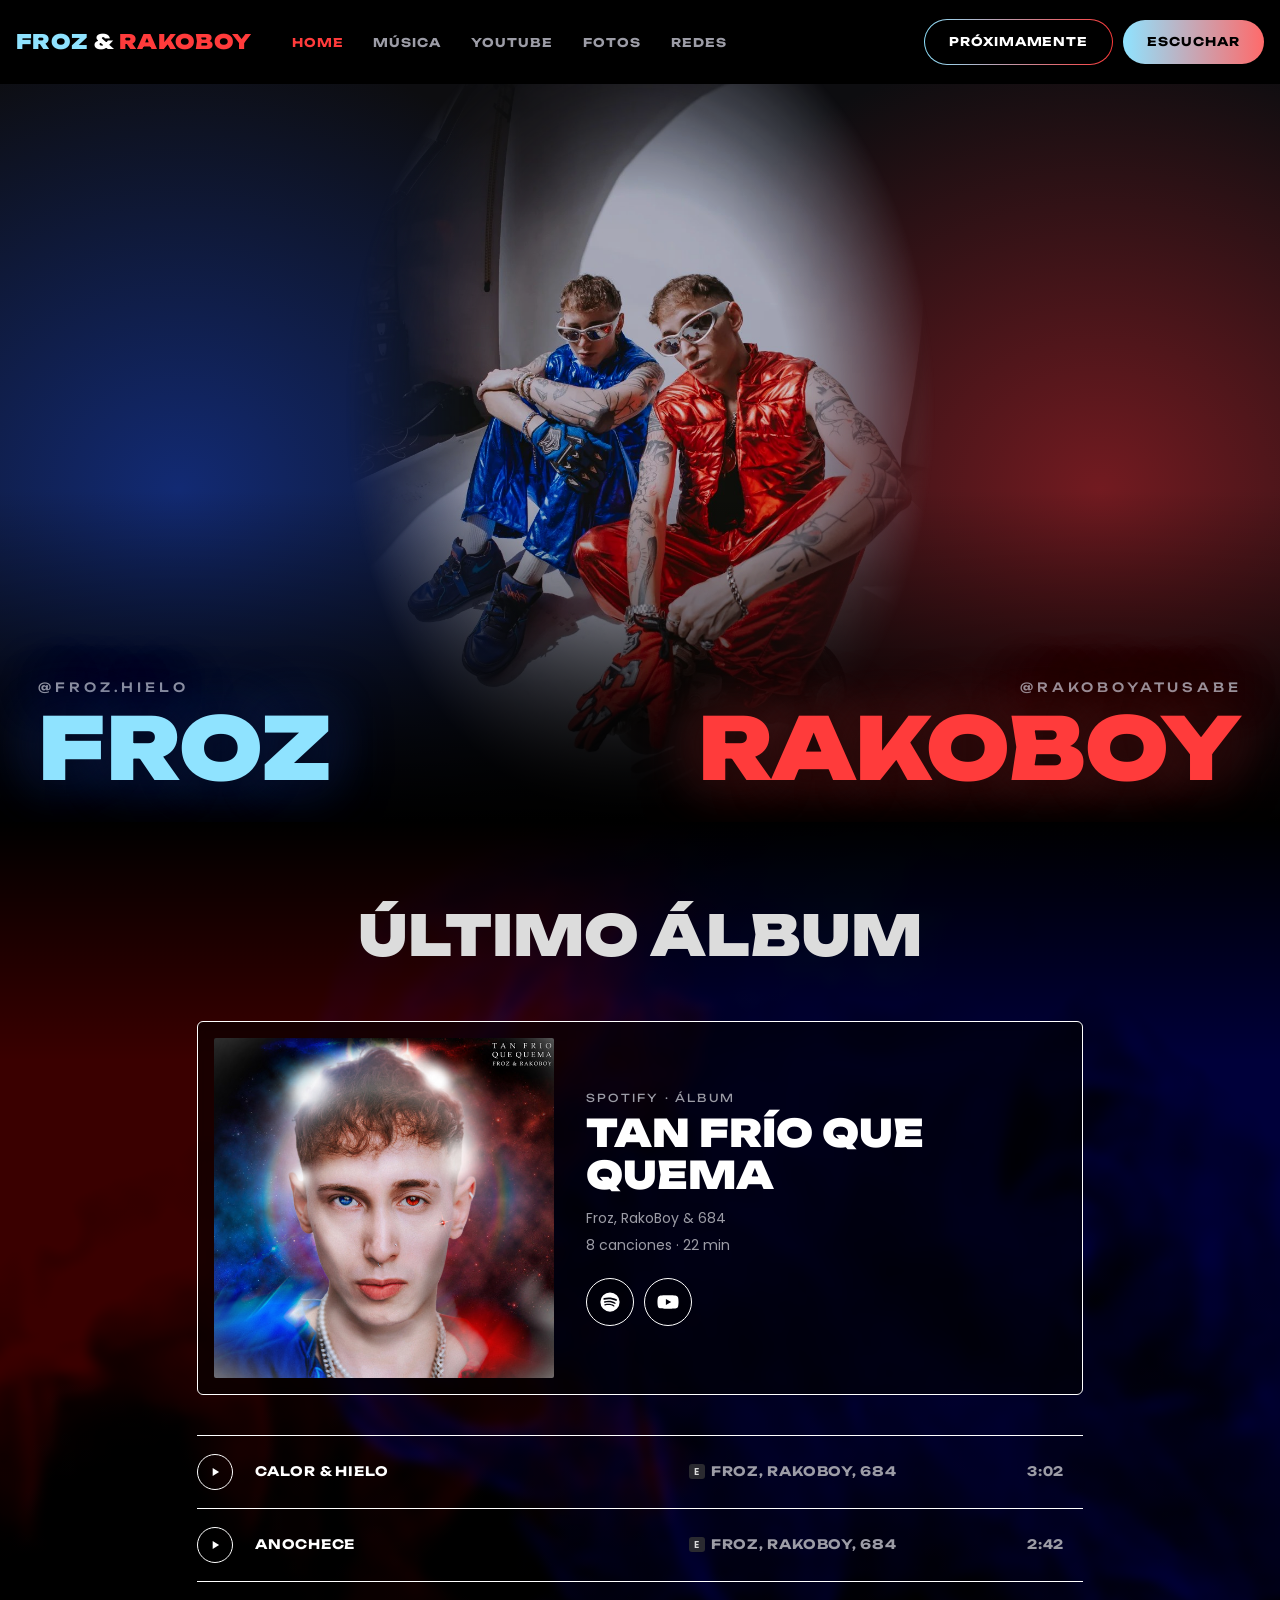
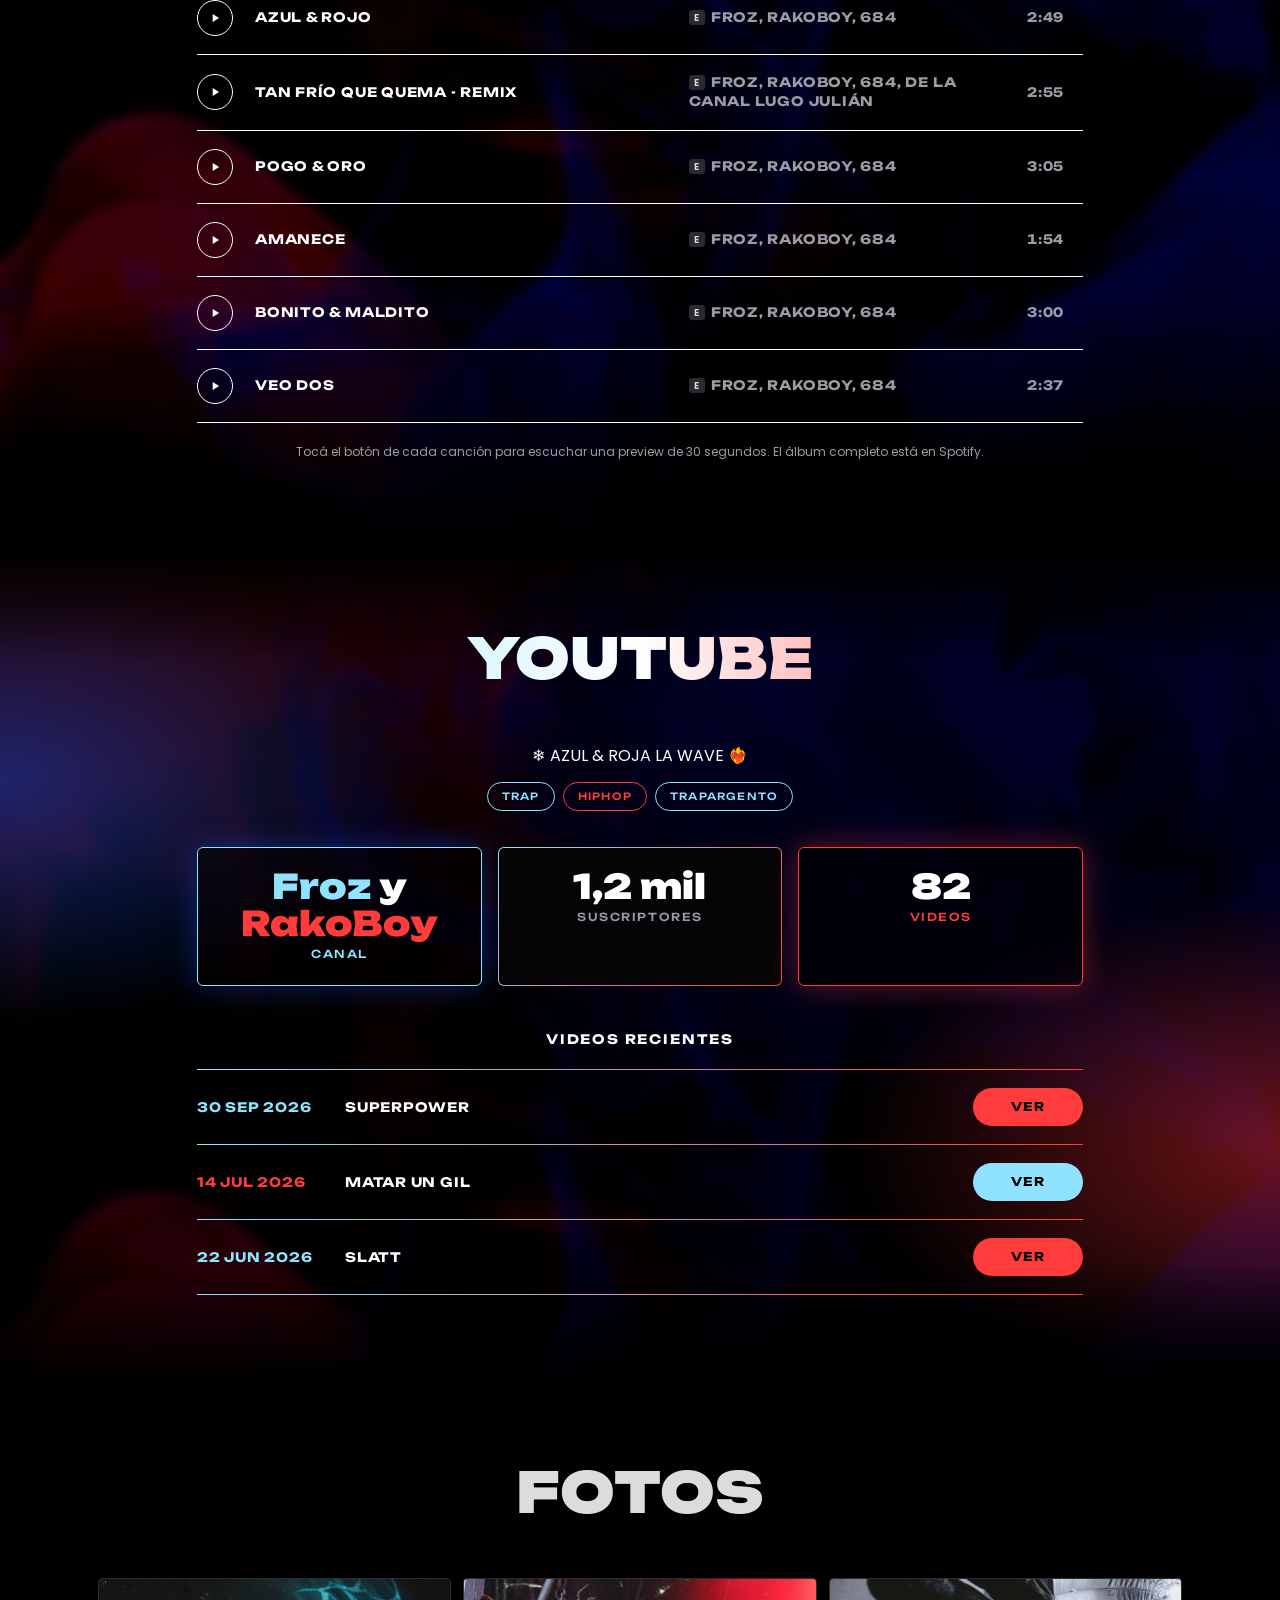
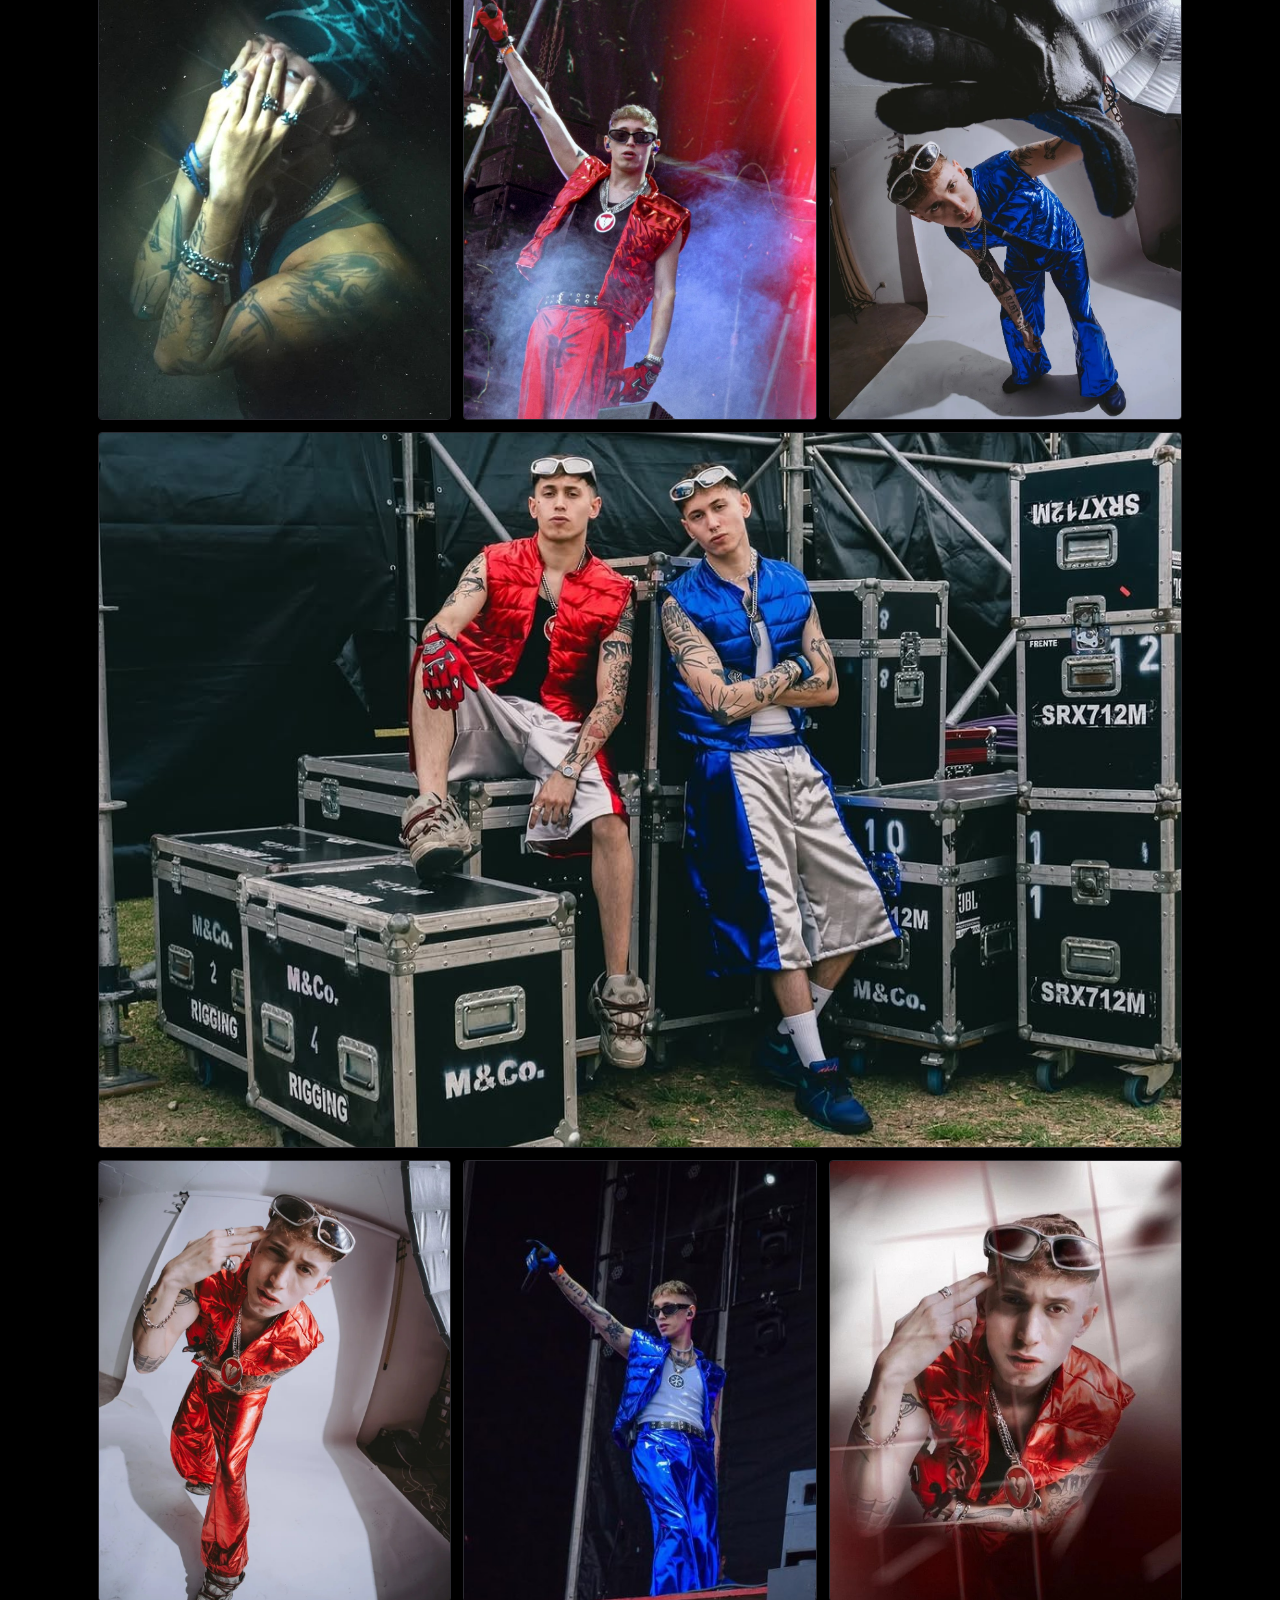
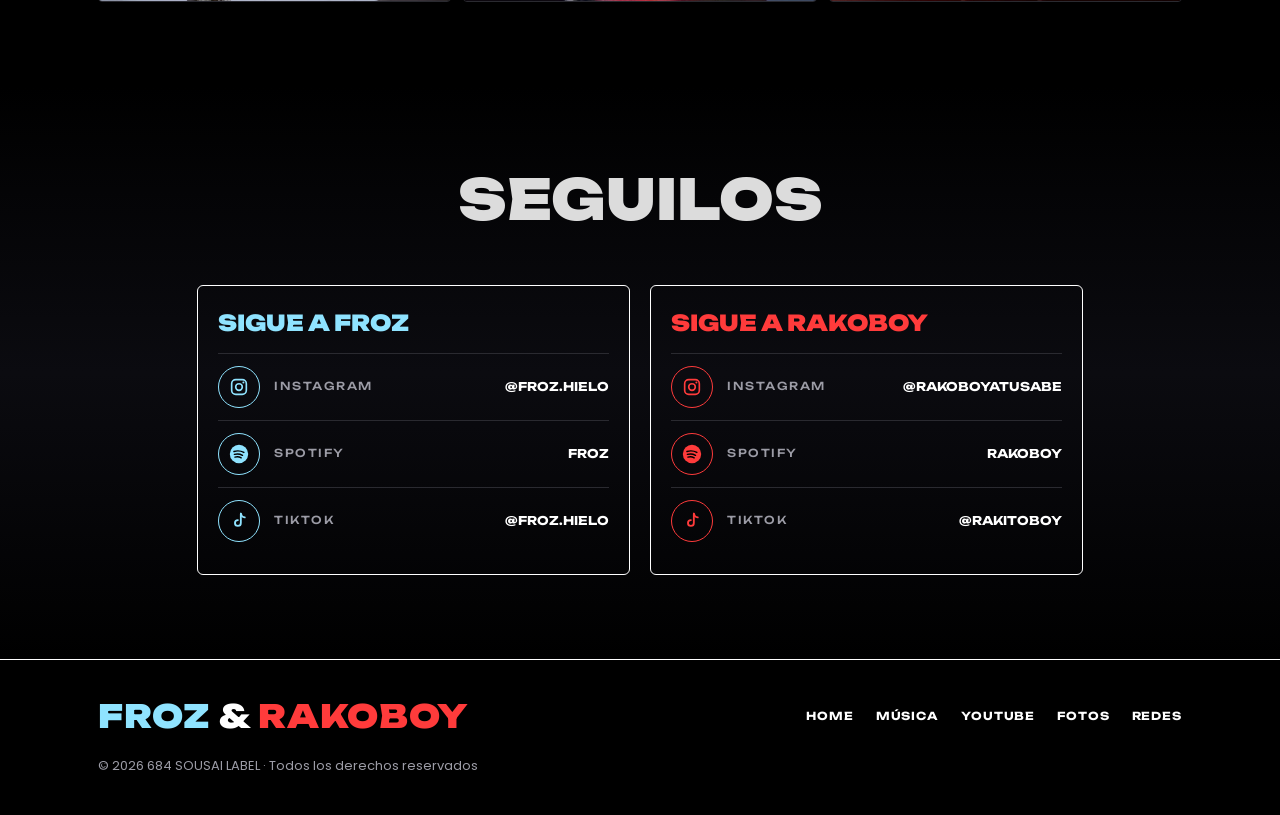
==== commit 83c6116b: "Cambia el copyright a 684 SOUSAI LABEL Co-Authored-By: Claude Sonnet 5.5 <noreply@anthropic.com> Cla" ====
--- a/index.html
+++ b/index.html
@@ -369,7 +369,7 @@
     <li><a href="#fotos">Fotos</a></li>
     <li><a href="#redes">Redes</a></li>
   </ul>
-  <span class="copy">© 2026 Froz y Rako · Todos los derechos reservados</span>
+  <span class="copy">© 2026 684 SOUSAI LABEL · Todos los derechos reservados</span>
 </div></footer>
 
 <div class="lb" id="lb" hidden role="dialog" aria-modal="true" aria-label="Galería de fotos">
